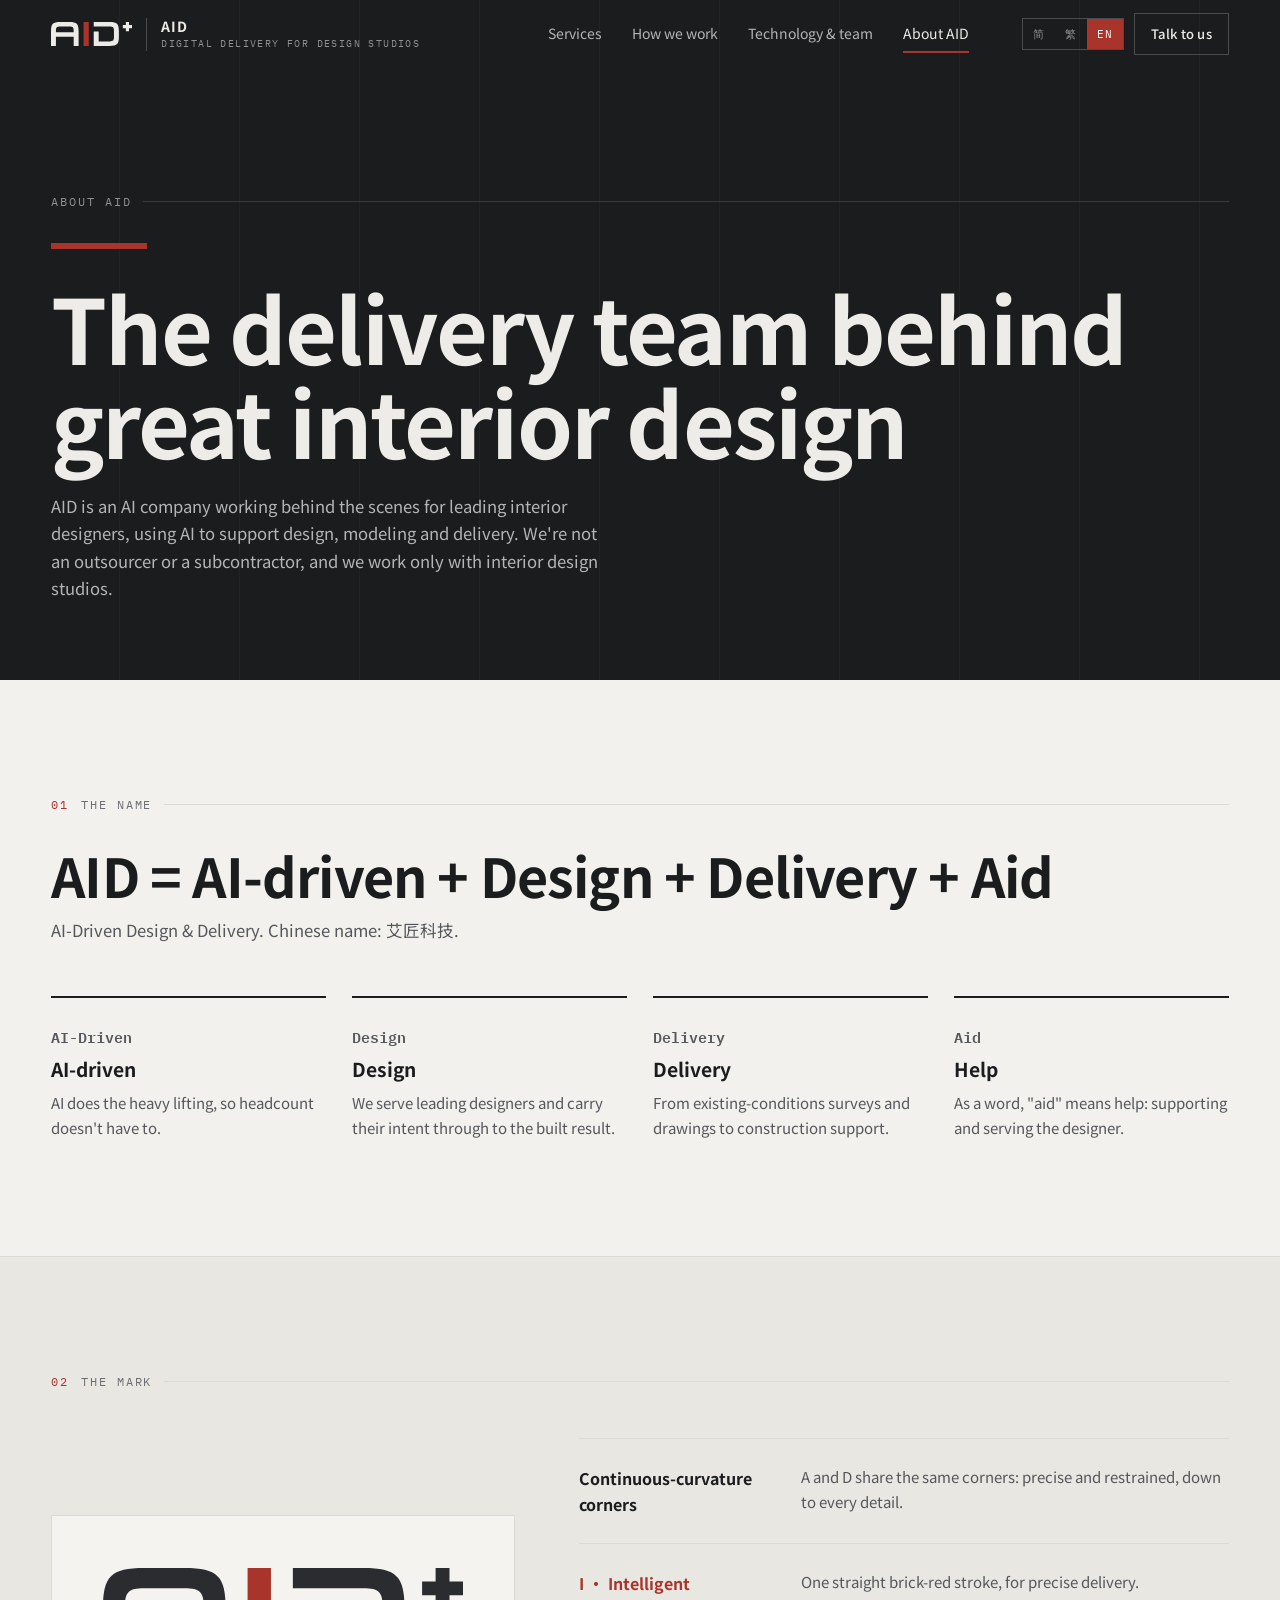
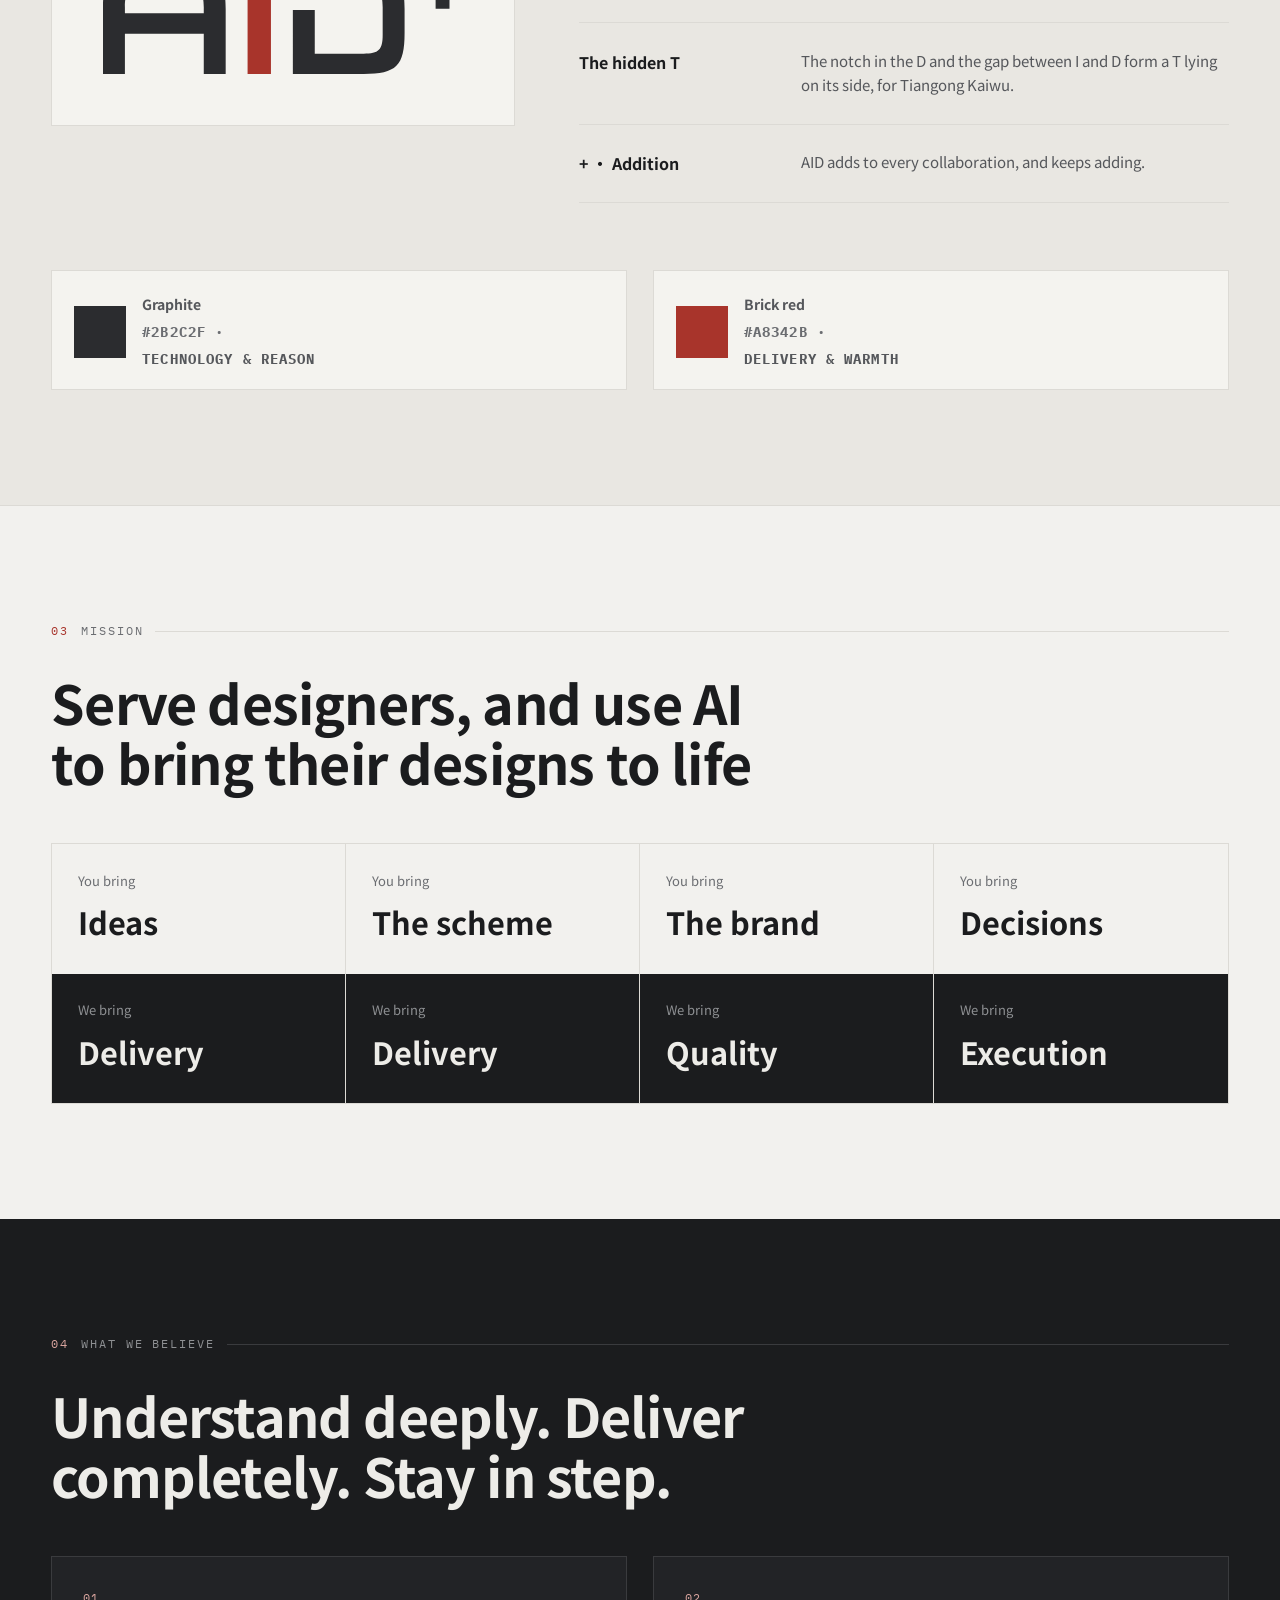
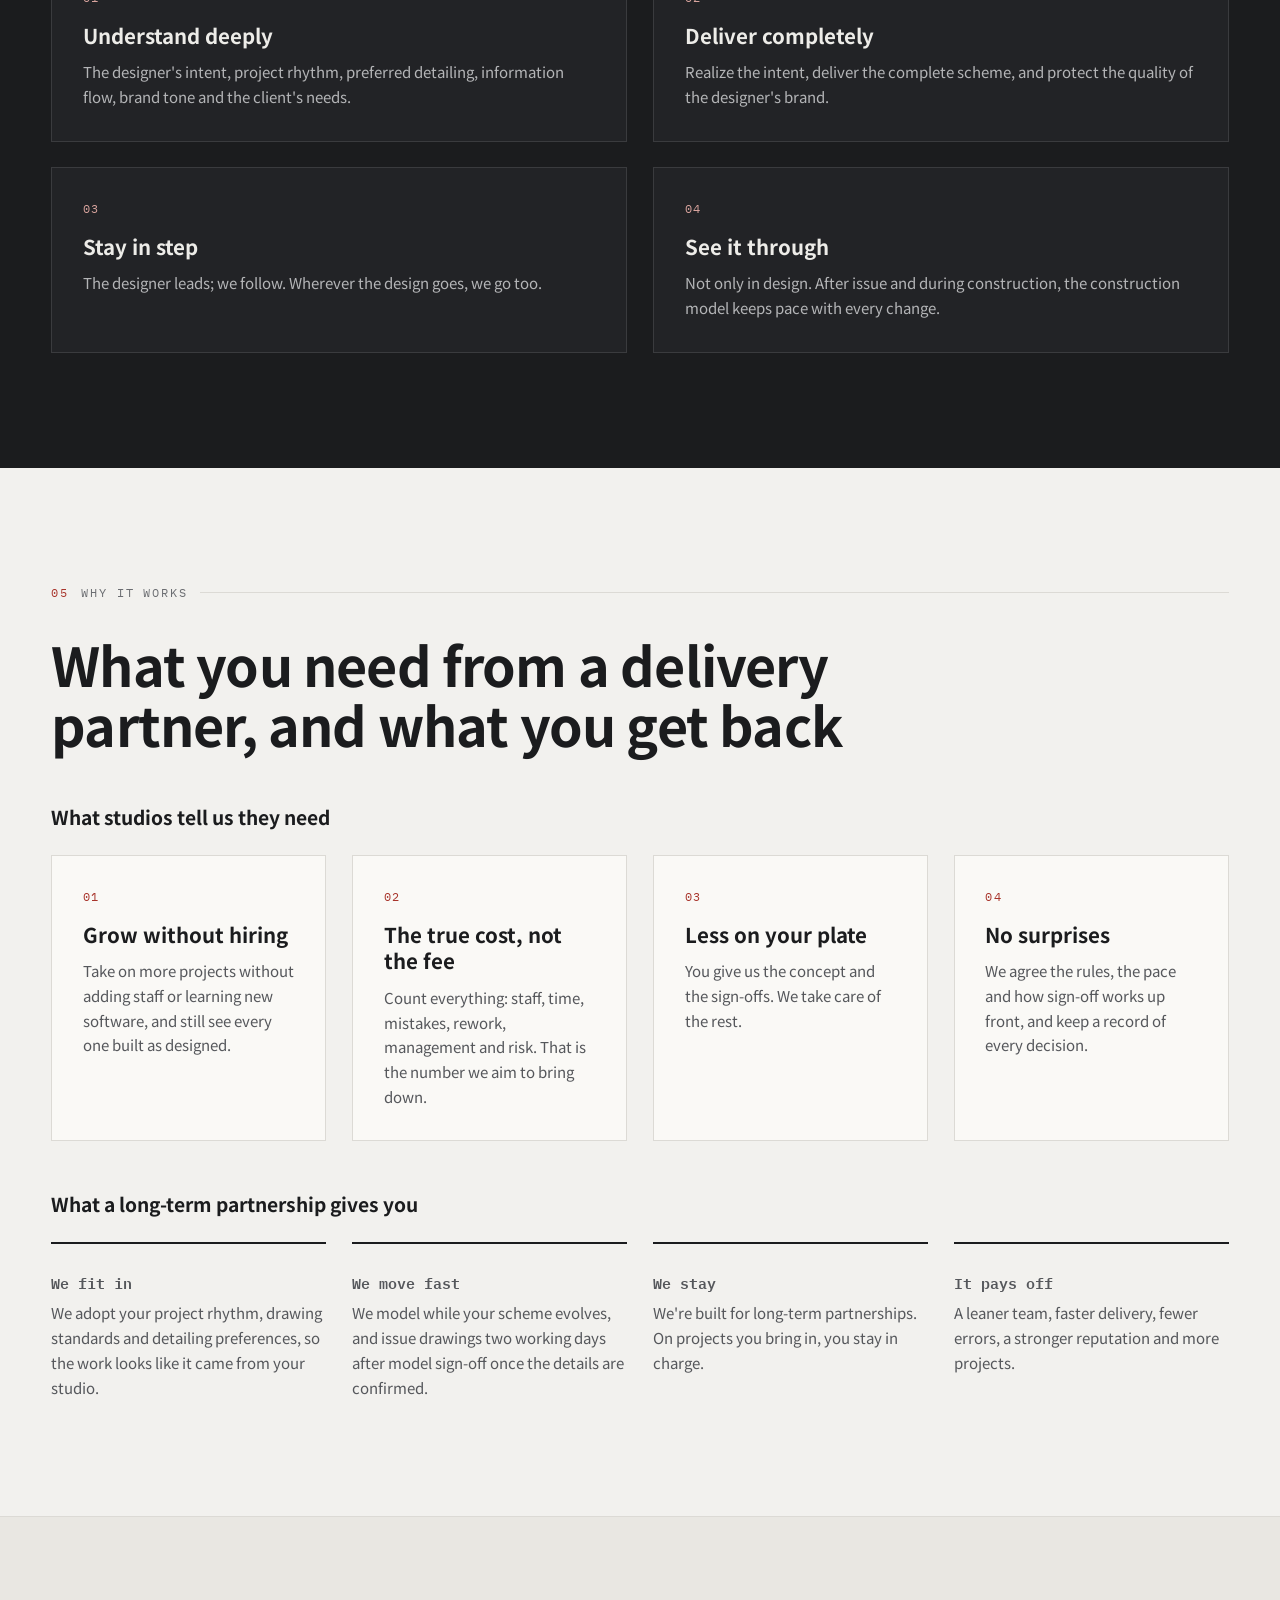
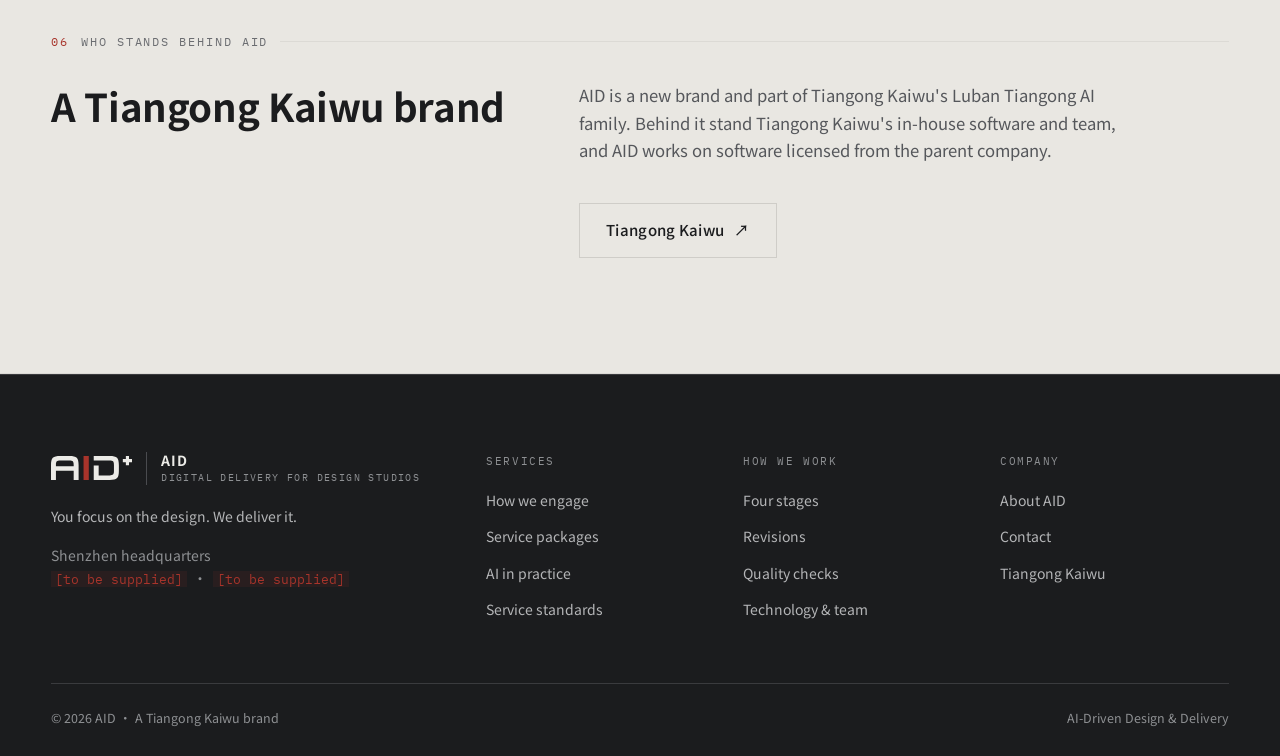
==== about.html @ cd8a10c7 "AID 艾匠科技官网：简体 / 繁體 / English 三语静态站 基于 tgkw-web 骨架，换成 AID 品牌配色、字体与标志；文案依据 AID 品牌手册与品牌介绍。 繁體由 tools/bu" ====
<!DOCTYPE html>
<html lang="zh-CN" data-lang="zh">
<head>
<meta charset="UTF-8">
<meta name="viewport" content="width=device-width, initial-scale=1">
<title>关于 AID — 艾匠科技</title>
<meta name="description" content="AID 艾匠科技，AI-Driven Design & Delivery，大师的数字建造团队，天宫开物旗下品牌。">
<meta property="og:type" content="website">
<meta property="og:site_name" content="AID 艾匠科技">
<meta property="og:locale" content="zh_CN">
<meta property="og:title" content="关于 AID — 艾匠科技">
<meta property="og:description" content="AID 艾匠科技，AI-Driven Design & Delivery，大师的数字建造团队，天宫开物旗下品牌。">
<link rel="icon" href="assets/img/aid-mark.svg" type="image/svg+xml">
<script>
/* Decide the language before first paint. assets/js/site.js repeats this
   logic (AID.pickLang / AID.applyLang) — if you change one, change the other. */
(function(){try{var k={zh:"zh-CN",hant:"zh-Hant",en:"en"},q=new URLSearchParams(location.search).get("lang"),
s=localStorage.getItem("aid-lang"),n=(navigator.language||"zh").toLowerCase(),
l=k[q]?q:k[s]?s:/^zh-(tw|hk|mo|hant)/.test(n)?"hant":n.indexOf("en")===0?"en":"zh",d=document.documentElement;
d.setAttribute("data-lang",l);d.setAttribute("lang",k[l]);}catch(e){}})();
</script>
<link rel="preconnect" href="https://fonts.googleapis.com">
<link rel="preconnect" href="https://fonts.gstatic.com" crossorigin>
<link rel="stylesheet" href="https://fonts.googleapis.com/css2?family=Noto+Sans+SC:wght@400;500;700&family=Noto+Sans+TC:wght@400;500;700&family=IBM+Plex+Mono:wght@400;500;600&display=swap">
<link rel="stylesheet" href="assets/css/main.css">
</head>
<body>
<header data-hdr></header>

<main>
  <section class="phero stripes" data-surface="dark">
    <div class="wrap">
      <p class="eyebrow reveal"><span data-lang="en">About AID</span><span data-lang="zh">关于 AID</span><span data-lang="hant">關於 AID</span></p>
      <div class="bar reveal"></div>
      <h1 class="display reveal" data-delay="60">
        <span data-lang="en">The delivery team behind great interior design</span>
        <span data-lang="zh">大师的数字建造团队</span><span data-lang="hant">大師的數位建造團隊</span>
      </h1>
      <p class="lede reveal" data-delay="120">
        <span data-lang="en">AID is an AI company working behind the scenes for leading interior designers, using AI to support design, modeling and delivery. We're not an outsourcer or a subcontractor, and we work only with interior design studios.</span>
        <span data-lang="zh">AID 是一家 AI 科技公司。站在大师背后，用 AI 支持大师设计、建模、落地。不是外包，不是分包，只服务室内设计大师工作室。</span><span data-lang="hant">AID 是一家 AI 科技公司。站在大師背後，用 AI 支持大師設計、建模、落地。不是外包，不是分包，只服務室內設計大師工作室。</span>
      </p>
    </div>
  </section>

  <!-- ============ NAME ============ -->
  <section class="section" id="name">
    <div class="wrap">
      <p class="eyebrow reveal"><span class="num">01</span>
        <span data-lang="en">The name</span><span data-lang="zh">品牌释义</span><span data-lang="hant">品牌釋義</span></p>
      <h2 class="h1 reveal">AID = <span data-lang="en">AI-driven + Design + Delivery + Aid</span><span data-lang="zh">AI 驱动 + 设计 + 交付 + 帮助</span><span data-lang="hant">AI 驅動 + 設計 + 交付 + 幫助</span></h2>
      <p class="lede mt-s reveal" data-delay="40"><span data-lang="en">AI-Driven Design &amp; Delivery. Chinese name: 艾匠科技.</span><span data-lang="zh">中文名 艾匠科技 · 英文全称 AI-Driven Design &amp; Delivery · 读音 艾德</span><span data-lang="hant">中文名 艾匠科技 · 英文全稱 AI-Driven Design &amp; Delivery · 讀音 艾德</span></p>
      <div class="ruled grid--4 mt-l" style="display:grid">
        <div class="reveal"><p class="ruled__k">AI-Driven</p><h3 class="h3"><span data-lang="en">AI-driven</span><span data-lang="zh">AI 驱动</span><span data-lang="hant">AI 驅動</span></h3>
          <p><span data-lang="en">AI does the heavy lifting, so headcount doesn't have to.</span><span data-lang="zh">用 AI 驱动设计落地，不靠人海战术。</span><span data-lang="hant">用 AI 驅動設計落地，不靠人海戰術。</span></p></div>
        <div class="reveal" data-delay="40"><p class="ruled__k">Design</p><h3 class="h3"><span data-lang="en">Design</span><span data-lang="zh">设计</span><span data-lang="hant">設計</span></h3>
          <p><span data-lang="en">We serve leading designers and carry their intent through to the built result.</span><span data-lang="zh">服务设计大师，帮大师把设计意图落地。</span><span data-lang="hant">服務設計大師，幫大師把設計意圖落地。</span></p></div>
        <div class="reveal" data-delay="80"><p class="ruled__k">Delivery</p><h3 class="h3"><span data-lang="en">Delivery</span><span data-lang="zh">交付</span><span data-lang="hant">交付</span></h3>
          <p><span data-lang="en">From existing-conditions surveys and drawings to construction support.</span><span data-lang="zh">从现状还原、出图到施工配合，全流程交付。</span><span data-lang="hant">從現狀還原、出圖到施工配合，全流程交付。</span></p></div>
        <div class="reveal" data-delay="120"><p class="ruled__k">Aid</p><h3 class="h3"><span data-lang="en">Help</span><span data-lang="zh">帮助</span><span data-lang="hant">幫助</span></h3>
          <p><span data-lang="en">As a word, "aid" means help: supporting and serving the designer.</span><span data-lang="zh">AID 作为单词有“帮助”的含义：辅助大师，服务大师。</span><span data-lang="hant">AID 作為單詞有「幫助」的含義：輔助大師，服務大師。</span></p></div>
      </div>
    </div>
  </section>

  <!-- ============ LOGO ============ -->
  <section class="section" data-surface="alt" id="logo">
    <div class="wrap">
      <p class="eyebrow reveal"><span class="num">02</span>
        <span data-lang="en">The mark</span><span data-lang="zh">标志释义</span><span data-lang="hant">標誌釋義</span></p>
      <div class="grid grid--sidecar" style="align-items:center">
        <div class="reveal" style="color:var(--graphite);padding:clamp(24px,4vw,56px);background:var(--bg-2);border:1px solid var(--line)">
          <img src="assets/img/aid-logo.svg" alt="AID+ 标志" width="493" height="146" style="width:100%;height:auto">
        </div>
        <dl class="deflist reveal" data-delay="60">
          <div><dt><span data-lang="en">Continuous-curvature corners</span><span data-lang="zh">连续曲率圆角</span><span data-lang="hant">連續曲率圓角</span></dt>
            <dd><span data-lang="en">A and D share the same corners: precise and restrained, down to every detail.</span><span data-lang="zh">A、D 的转角用同一套圆角，严谨克制，精确到每一处细节。</span><span data-lang="hant">A、D 的轉角用同一套圓角，嚴謹克制，精確到每一處細節。</span></dd></div>
          <div><dt><span class="accent">I · Intelligent</span></dt>
            <dd><span data-lang="en">One straight brick-red stroke, for precise delivery.</span><span data-lang="zh">一道笔直的砖红竖线，代表精准落地。</span><span data-lang="hant">一道筆直的磚紅豎線，代表精準落地。</span></dd></div>
          <div><dt><span data-lang="en">The hidden T</span><span data-lang="zh">隐藏的 T</span><span data-lang="hant">隱藏的 T</span></dt>
            <dd><span data-lang="en">The notch in the D and the gap between I and D form a T lying on its side, for Tiangong Kaiwu.</span><span data-lang="zh">D 的缺口与 I、D 之间的留白，组成一个平躺的 T，代表天宫开物。</span><span data-lang="hant">D 的缺口與 I、D 之間的留白，組成一個平躺的 T，代表天宮開物。</span></dd></div>
          <div><dt>+ · <span data-lang="en">Addition</span><span data-lang="zh">叠加</span><span data-lang="hant">疊加</span></dt>
            <dd><span data-lang="en">AID adds to every collaboration, and keeps adding.</span><span data-lang="zh">AID 进入每一次合作，都带来叠加与递增的力量。</span><span data-lang="hant">AID 進入每一次合作，都帶來疊加與遞增的力量。</span></dd></div>
        </dl>
      </div>
      <div class="grid grid--2 mt-l reveal">
        <div class="org__box" style="display:flex;gap:16px;align-items:center"><span style="width:52px;height:52px;background:#2B2C2F;flex:0 0 auto"></span>
          <b><span data-lang="en">Graphite</span><span data-lang="zh">石墨灰</span><span data-lang="hant">石墨灰</span><span class="mono" style="display:block;color:var(--faint);margin-top:4px">#2B2C2F · <span data-lang="en">technology &amp; reason</span><span data-lang="zh">技术与理性</span><span data-lang="hant">技術與理性</span></span></b></div>
        <div class="org__box" style="display:flex;gap:16px;align-items:center"><span style="width:52px;height:52px;background:#A8342B;flex:0 0 auto"></span>
          <b><span data-lang="en">Brick red</span><span data-lang="zh">砖红</span><span data-lang="hant">磚紅</span><span class="mono" style="display:block;color:var(--faint);margin-top:4px">#A8342B · <span data-lang="en">delivery &amp; warmth</span><span data-lang="zh">落地与温度</span><span data-lang="hant">落地與溫度</span></span></b></div>
      </div>
    </div>
  </section>

  <!-- ============ MISSION ============ -->
  <section class="section" id="mission">
    <div class="wrap">
      <p class="eyebrow reveal"><span class="num">03</span>
        <span data-lang="en">Mission</span><span data-lang="zh">品牌使命</span><span data-lang="hant">品牌使命</span></p>
      <h2 class="h1 reveal" style="max-width:22ch">
        <span data-lang="en">Serve designers, and use AI to bring their designs to life</span>
        <span data-lang="zh">成为大师的服务者，用 AI 帮大师落地设计</span><span data-lang="hant">成為大師的服務者，用 AI 幫大師落地設計</span>
      </h2>
      <div class="split mt-l reveal">
        <div><p><small><span data-lang="en">You bring</span><span data-lang="zh">大师出</span><span data-lang="hant">大師出</span></small><strong><span data-lang="en">Ideas</span><span data-lang="zh">创意</span><span data-lang="hant">創意</span></strong></p>
             <p><small><span data-lang="en">We bring</span><span data-lang="zh">AID 出</span><span data-lang="hant">AID 出</span></small><strong><span data-lang="en">Delivery</span><span data-lang="zh">落地</span><span data-lang="hant">落地</span></strong></p></div>
        <div><p><small><span data-lang="en">You bring</span><span data-lang="zh">大师出</span><span data-lang="hant">大師出</span></small><strong><span data-lang="en">The scheme</span><span data-lang="zh">方案</span><span data-lang="hant">方案</span></strong></p>
             <p><small><span data-lang="en">We bring</span><span data-lang="zh">AID 出</span><span data-lang="hant">AID 出</span></small><strong><span data-lang="en">Delivery</span><span data-lang="zh">交付</span><span data-lang="hant">交付</span></strong></p></div>
        <div><p><small><span data-lang="en">You bring</span><span data-lang="zh">大师出</span><span data-lang="hant">大師出</span></small><strong><span data-lang="en">The brand</span><span data-lang="zh">品牌</span><span data-lang="hant">品牌</span></strong></p>
             <p><small><span data-lang="en">We bring</span><span data-lang="zh">AID 出</span><span data-lang="hant">AID 出</span></small><strong><span data-lang="en">Quality</span><span data-lang="zh">质量</span><span data-lang="hant">品質</span></strong></p></div>
        <div><p><small><span data-lang="en">You bring</span><span data-lang="zh">大师出</span><span data-lang="hant">大師出</span></small><strong><span data-lang="en">Decisions</span><span data-lang="zh">决策</span><span data-lang="hant">決策</span></strong></p>
             <p><small><span data-lang="en">We bring</span><span data-lang="zh">AID 出</span><span data-lang="hant">AID 出</span></small><strong><span data-lang="en">Execution</span><span data-lang="zh">执行</span><span data-lang="hant">執行</span></strong></p></div>
      </div>
    </div>
  </section>

  <!-- ============ PHILOSOPHY ============ -->
  <section class="section" data-surface="dark" id="philosophy">
    <div class="wrap">
      <p class="eyebrow reveal"><span class="num">04</span>
        <span data-lang="en">What we believe</span><span data-lang="zh">核心理念</span><span data-lang="hant">核心理念</span></p>
      <h2 class="h1 reveal">
        <span data-lang="en">Understand deeply. Deliver completely. Stay in step.</span>
        <span data-lang="zh">高度读懂，全面落地。同频并行，全程跟随。</span><span data-lang="hant">高度讀懂，全面落地。同頻並行，全程跟隨。</span>
      </h2>
      <div class="grid grid--2 mt-l">
        <div class="card reveal"><div class="card__ix">01</div>
          <h3 class="card__t card__t--top"><span data-lang="en">Understand deeply</span><span data-lang="zh">高度读懂</span><span data-lang="hant">高度讀懂</span></h3>
          <p class="card__d"><span data-lang="en">The designer's intent, project rhythm, preferred detailing, information flow, brand tone and the client's needs.</span><span data-lang="zh">读懂大师的设计意图、项目节奏、收口习惯、提资流程、品牌调性与业主需求。</span><span data-lang="hant">讀懂大師的設計意圖、項目節奏、收邊習慣、資料往來流程、品牌調性與業主需求。</span></p></div>
        <div class="card reveal" data-delay="60"><div class="card__ix">02</div>
          <h3 class="card__t card__t--top"><span data-lang="en">Deliver completely</span><span data-lang="zh">全面落地</span><span data-lang="hant">全面落地</span></h3>
          <p class="card__d"><span data-lang="en">Realize the intent, deliver the complete scheme, and protect the quality of the designer's brand.</span><span data-lang="zh">把设计意图落地，把方案完整交付，守住大师的品牌质量。</span><span data-lang="hant">把設計意圖落地，把方案完整交付，守住大師的品牌品質。</span></p></div>
        <div class="card reveal"><div class="card__ix">03</div>
          <h3 class="card__t card__t--top"><span data-lang="en">Stay in step</span><span data-lang="zh">同频并行</span><span data-lang="hant">同頻並行</span></h3>
          <p class="card__d"><span data-lang="en">The designer leads; we follow. Wherever the design goes, we go too.</span><span data-lang="zh">大师引领，AID 跟随；大师改到哪，AID 跟到哪。</span><span data-lang="hant">大師引領，AID 跟隨；大師改到哪，AID 跟到哪。</span></p></div>
        <div class="card reveal" data-delay="60"><div class="card__ix">04</div>
          <h3 class="card__t card__t--top"><span data-lang="en">See it through</span><span data-lang="zh">全程跟随</span><span data-lang="hant">全程跟隨</span></h3>
          <p class="card__d"><span data-lang="en">Not only in design. After issue and during construction, the construction model keeps pace with every change.</span><span data-lang="zh">不止设计阶段。出图后、施工中大师要改，AID 继续跟，施工图模型同步更新。</span><span data-lang="hant">不止設計階段。出圖後、施工中大師要改，AID 繼續跟，施工圖模型同步更新。</span></p></div>
      </div>
    </div>
  </section>

  <!-- ============ 4C 4R ============ -->
  <section class="section" id="values">
    <div class="wrap">
      <p class="eyebrow reveal"><span class="num">05</span><span data-lang="en">Why it works</span><span data-lang="zh">4C · 4R</span><span data-lang="hant">4C · 4R</span></p>
      <h2 class="h1 reveal">
        <span data-lang="en">What you need from a delivery partner, and what you get back</span>
        <span data-lang="zh">大师要什么，我们如何长期共赢</span><span data-lang="hant">大師要什麼，我們如何長期共贏</span>
      </h2>
      <h3 class="h3 mt-l reveal"><span data-lang="en">What studios tell us they need</span><span data-lang="zh">4C · 大师真正需要的</span><span data-lang="hant">4C · 大師真正需要的</span></h3>
      <div class="grid grid--4 mt-m">
        <div class="card reveal"><div class="card__ix"><span data-lang="en">01</span><span data-lang="zh">Customer · 需求</span><span data-lang="hant">Customer · 需求</span></div>
          <h3 class="card__t card__t--top" data-lang="en">Grow without hiring</h3>
          <p class="card__d"><span data-lang="en">Take on more projects without adding staff or learning new software, and still see every one built as designed.</span><span data-lang="zh">不扩编、不招人、不学软件，项目顺利落地。</span><span data-lang="hant">不擴編、不招人、不學軟體，項目順利落地。</span></p></div>
        <div class="card reveal" data-delay="40"><div class="card__ix"><span data-lang="en">02</span><span data-lang="zh">Cost · 成本</span><span data-lang="hant">Cost · 成本</span></div>
          <h3 class="card__t card__t--top" data-lang="en">The true cost, not the fee</h3>
          <p class="card__d"><span data-lang="en">Count everything: staff, time, mistakes, rework, management and risk. That is the number we aim to bring down.</span><span data-lang="zh">算总账：人力、时间、错误、返工、管理、风险。</span><span data-lang="hant">算總帳：人力、時間、錯誤、返工、管理、風險。</span></p></div>
        <div class="card reveal" data-delay="80"><div class="card__ix"><span data-lang="en">03</span><span data-lang="zh">Convenience · 便利</span><span data-lang="hant">Convenience · 便利</span></div>
          <h3 class="card__t card__t--top" data-lang="en">Less on your plate</h3>
          <p class="card__d"><span data-lang="en">You give us the concept and the sign-offs. We take care of the rest.</span><span data-lang="zh">大师只给概念和确认，其余由我们推进。</span><span data-lang="hant">大師只給概念和確認，其餘由我們推進。</span></p></div>
        <div class="card reveal" data-delay="120"><div class="card__ix"><span data-lang="en">04</span><span data-lang="zh">Communication · 沟通</span><span data-lang="hant">Communication · 溝通</span></div>
          <h3 class="card__t card__t--top" data-lang="en">No surprises</h3>
          <p class="card__d"><span data-lang="en">We agree the rules, the pace and how sign-off works up front, and keep a record of every decision.</span><span data-lang="zh">一起定规则、定节奏、定确认机制，全程留痕。</span><span data-lang="hant">一起定規則、定節奏、定確認機制，全程留下紀錄。</span></p></div>
      </div>
      <h3 class="h3 mt-l reveal"><span data-lang="en">What a long-term partnership gives you</span><span data-lang="zh">4R · 长期共赢</span><span data-lang="hant">4R · 長期共贏</span></h3>
      <div class="ruled grid--4 mt-m" style="display:grid">
        <div class="reveal"><p class="ruled__k"><span data-lang="en">We fit in</span><span data-lang="zh">Relevance</span><span data-lang="hant">Relevance</span></p><p><span data-lang="en">We adopt your project rhythm, drawing standards and detailing preferences, so the work looks like it came from your studio.</span><span data-lang="zh">嵌入大师的项目节奏、出图标准与收口习惯。</span><span data-lang="hant">嵌入大師的項目節奏、出圖標準與收邊習慣。</span></p></div>
        <div class="reveal" data-delay="40"><p class="ruled__k"><span data-lang="en">We move fast</span><span data-lang="zh">Reaction</span><span data-lang="hant">Reaction</span></p><p><span data-lang="en">We model while your scheme evolves, and issue drawings two working days after model sign-off once the details are confirmed.</span><span data-lang="zh">边调方案边建模，节点物料确认后，确认模型 2 天出图。</span><span data-lang="hant">邊調方案邊建模，節點物料確認後，確認模型 2 天出圖。</span></p></div>
        <div class="reveal" data-delay="80"><p class="ruled__k"><span data-lang="en">We stay</span><span data-lang="zh">Relationship</span><span data-lang="hant">Relationship</span></p><p><span data-lang="en">We're built for long-term partnerships. On projects you bring in, you stay in charge.</span><span data-lang="zh">长期合作、长期配合；大师引荐的项目，大师主导。</span><span data-lang="hant">長期合作、長期配合；大師引薦的項目，大師主導。</span></p></div>
        <div class="reveal" data-delay="120"><p class="ruled__k"><span data-lang="en">It pays off</span><span data-lang="zh">Reward</span><span data-lang="hant">Reward</span></p><p><span data-lang="en">A leaner team, faster delivery, fewer errors, a stronger reputation and more projects.</span><span data-lang="zh">不扩编、快交付、少错误、高口碑、更多项目。</span><span data-lang="hant">不擴編、快交付、少錯誤、高口碑、更多項目。</span></p></div>
      </div>
    </div>
  </section>

  <!-- ============ PARENT ============ -->
  <section class="section" data-surface="alt" id="group">
    <div class="wrap">
      <p class="eyebrow reveal"><span class="num">06</span>
        <span data-lang="en">Who stands behind AID</span><span data-lang="zh">背后是谁</span><span data-lang="hant">背後是誰</span></p>
      <div class="grid grid--sidecar">
        <h2 class="h2 reveal">
          <span data-lang="en">A Tiangong Kaiwu brand</span>
          <span data-lang="zh">天宫开物旗下品牌</span><span data-lang="hant">天宮開物旗下品牌</span>
        </h2>
        <div>
          <p class="lede reveal" data-delay="60">
            <span data-lang="en">AID is a new brand and part of Tiangong Kaiwu's Luban Tiangong AI family. Behind it stand Tiangong Kaiwu's in-house software and team, and AID works on software licensed from the parent company.</span>
            <span data-lang="zh">AID 是新品牌，天宫开物旗下鲁班天宫 AI 系列品牌之一。背后是天宫开物的自研软件和团队，使用总公司授权的软件。</span><span data-lang="hant">AID 是新品牌，天宮開物旗下魯班天宮 AI 系列品牌之一。背後是天宮開物的自研軟體和團隊，使用總公司授權的軟體。</span>
          </p>
          <div class="btn-row reveal" data-delay="100">
            <a class="btn btn--ghost" href="https://www.tgkw.com" target="_blank" rel="noopener"><span data-lang="en">Tiangong Kaiwu</span><span data-lang="zh">了解天宫开物</span><span data-lang="hant">了解天宮開物</span> <span class="arw">↗</span></a>
          </div>
        </div>
      </div>
    </div>
  </section>

</main>

<footer data-ftr></footer>
<script src="assets/js/site.js"></script>
</body>
</html>
---- assets/css/main.css ----
/* ==========================================================================
   AID 艾匠科技 — Design System
   Edit tokens here; everything else inherits.
   Palette from the AID brand book: 石墨灰 #2B2C2F, 砖红 #A8342B, ink #1B1C1E,
   paper #F2F1EE. Type: Noto Sans SC + IBM Plex Mono.
   ========================================================================== */

/* ---- 1. Tokens ---------------------------------------------------------- */
:root{
  /* Brand */
  --brand:        #A8342B;   /* 砖红 · 落地与温度 */
  --brand-deep:   #8C2A22;
  --graphite:     #2B2C2F;   /* 石墨灰 · 技术与理性 */
  --accent:       #A8342B;   /* accent text; lightened on dark surfaces */

  /* Paper surfaces (default = light) */
  --bg:           #F2F1EE;
  --bg-2:         #FAF9F6;
  --bg-3:         #E9E7E2;
  --fg:           #1B1C1E;
  --muted:        #55575B;
  --faint:        #6B6D71;
  --line:         #DCDAD5;
  --line-strong:  #CFCDC8;
  --line-soft:    #E6E4DF;

  /* Type */
  --font-sans: "Noto Sans SC", -apple-system, BlinkMacSystemFont, "PingFang SC",
               "Hiragino Sans GB", "Microsoft YaHei", "Helvetica Neue", Arial, sans-serif;
  --font-mono: "IBM Plex Mono", ui-monospace, SFMono-Regular, Menlo, Consolas, monospace;

  /* Rhythm */
  --wrap:       1320px;
  --gutter:     clamp(16px, 4vw, 56px);
  --sec-y:      clamp(72px, 9vw, 144px);
  --radius:     0px;
  --radius-lg:  0px;

  /* Motion */
  --ease: cubic-bezier(.22,.61,.36,1);
}

/* Ink surface — the brand deck's cover. Put data-surface="dark" on a section. */
[data-surface="dark"]{
  --bg:        #1B1C1E;
  --bg-2:      #222326;
  --bg-3:      #2B2C2F;
  --fg:        #EDECE8;
  --muted:     #B4B5B7;
  --faint:     #8E9093;
  --line:      #3A3B3E;
  --line-strong:#4A4B4F;
  --line-soft: #2E2F32;
  --accent:    #D9A49E;
}
/* Alt paper — one step darker than the page, for alternating bands. */
[data-surface="alt"]{
  --bg:        #E9E7E2;
  --bg-2:      #F4F3EF;
  --bg-3:      #DEDBD5;
}
.section[data-surface="alt"]{ border-block:1px solid var(--line); }

/* ---- 2. Reset ----------------------------------------------------------- */
*,*::before,*::after{ box-sizing:border-box; }
html{ -webkit-text-size-adjust:100%; scroll-behavior:smooth; }
body{
  margin:0; background:var(--bg); color:var(--fg);
  font-family:var(--font-sans); font-size:16px; line-height:1.65;
  -webkit-font-smoothing:antialiased; -moz-osx-font-smoothing:grayscale;
  overflow-x:hidden;
}
img,svg,video{ display:block; max-width:100%; }
a{ color:inherit; text-decoration:none; }
button{ font:inherit; color:inherit; background:none; border:0; cursor:pointer; }
input,select,textarea{ font:inherit; color:inherit; }
h1,h2,h3,h4,p,figure{ margin:0; }
ul,ol{ margin:0; padding:0; list-style:none; }
::selection{ background:var(--brand); color:#fff; }
:focus-visible{ outline:2px solid var(--brand); outline-offset:3px; }

/* ---- 3. Language switch (简 / 繁 / EN) ------------------------------- */
/* Markup pattern:
   <span data-lang="en">Design</span><span data-lang="zh">设计</span><span data-lang="hant">設計</span>
   The hant spans are generated from the zh ones by tools/build-hant.py. */
html[data-lang="en"] [data-lang="zh"],
html[data-lang="en"] [data-lang="hant"],
html[data-lang="zh"] [data-lang="en"],
html[data-lang="zh"] [data-lang="hant"],
html[data-lang="hant"] [data-lang="en"],
html[data-lang="hant"] [data-lang="zh"]{ display:none !important; }
/* Traditional text set in the TC cut, so characters take Hong Kong / Taiwan forms. */
html[data-lang="hant"]{ --font-sans: "Noto Sans TC", "Noto Sans SC", -apple-system, BlinkMacSystemFont,
  "PingFang TC", "Microsoft JhengHei", "Helvetica Neue", Arial, sans-serif; }

/* ---- 4. Layout ---------------------------------------------------------- */
.wrap{ width:100%; max-width:var(--wrap); margin-inline:auto; padding-inline:var(--gutter); }
.section{ background:var(--bg); color:var(--fg); padding-block:var(--sec-y); position:relative; }
.section--tight{ padding-block:clamp(48px,6vw,88px); }

.grid{ display:grid; gap:clamp(16px,2vw,28px); }
.grid--2{ grid-template-columns:repeat(2,minmax(0,1fr)); }
.grid--3{ grid-template-columns:repeat(3,minmax(0,1fr)); }
.grid--4{ grid-template-columns:repeat(4,minmax(0,1fr)); }
.grid--sidecar{ grid-template-columns:minmax(0,5fr) minmax(0,7fr); gap:clamp(28px,5vw,80px); }
@media (max-width:900px){
  .grid--2,.grid--3,.grid--4,.grid--sidecar{ grid-template-columns:1fr; }
}
@media (min-width:901px) and (max-width:1180px){
  .grid--4{ grid-template-columns:repeat(2,minmax(0,1fr)); }
}

/* ---- 5. Type ------------------------------------------------------------ */
.eyebrow{
  font-family:var(--font-mono); font-size:12px; letter-spacing:.16em;
  text-transform:uppercase; color:var(--faint);
  display:flex; align-items:center; gap:12px; margin-bottom:clamp(20px,2.4vw,32px);
}
.eyebrow::after{ content:""; flex:1; height:1px; background:var(--line); }
.eyebrow .num{ color:var(--accent); }

.display{
  font-size:clamp(40px,7vw,96px); line-height:1.05;
  letter-spacing:-.02em; font-weight:700; text-wrap:balance;
}
.h1{ font-size:clamp(30px,4.2vw,58px); line-height:1.12; letter-spacing:-.015em; font-weight:700; text-wrap:balance; }
.h2{ font-size:clamp(24px,3vw,40px); line-height:1.2; letter-spacing:-.01em; font-weight:700; text-wrap:balance; }
.h3{ font-size:clamp(18px,1.5vw,22px); line-height:1.35; font-weight:700; }
.h-sub{ font-size:clamp(17px,1.6vw,24px); line-height:1.5; font-weight:400;
  color:var(--fg); max-width:40ch; margin-top:clamp(16px,1.6vw,24px); }
.lede{ font-size:clamp(16px,1.3vw,20px); line-height:1.65; color:var(--muted); max-width:62ch; }
.body{ color:var(--muted); max-width:66ch; }
.small{ font-size:14px; color:var(--muted); }
.mono{ font-family:var(--font-mono); font-size:12px; letter-spacing:.08em; text-transform:uppercase; }
.accent{ color:var(--accent); }
/* The red rule from the brand deck: a short bar above a statement. */
.bar{ width:96px; height:6px; background:var(--brand); margin-bottom:clamp(20px,2.4vw,32px); }

/* ---- 6. Buttons --------------------------------------------------------- */
.btn{
  display:inline-flex; align-items:center; gap:10px;
  padding:14px 26px; border-radius:var(--radius);
  font-size:15px; font-weight:500; letter-spacing:.02em;
  border:1px solid transparent; transition:.25s var(--ease);
  white-space:nowrap;
}
.btn .arw{ transition:transform .25s var(--ease); }
.btn:hover .arw{ transform:translateX(4px); }
.btn--primary{ background:var(--brand); color:#fff; }
.btn--primary:hover{ background:var(--brand-deep); }
.btn--ghost{ border-color:var(--line-strong); color:var(--fg); }
.btn--ghost:hover{ border-color:var(--fg); }
.btn--sm{ padding:9px 16px; font-size:13px; }
.btn-row{ display:flex; flex-wrap:wrap; gap:12px; margin-top:clamp(28px,3vw,40px); }
.link{ color:var(--accent); border-bottom:1px solid color-mix(in srgb, var(--accent) 40%, transparent);
  transition:border-color .2s var(--ease); }
.link:hover{ border-bottom-color:var(--accent); }

/* ---- 7. Header ---------------------------------------------------------- */
/* Every page opens on an ink hero, so the header is set in ink colours. */
.hdr{
  position:fixed; inset:0 0 auto 0; z-index:100; color:#EDECE8;
  border-bottom:1px solid transparent; transition:.3s var(--ease);
}
.hdr.is-stuck{
  background:rgba(27,28,30,.92);
  backdrop-filter:blur(14px) saturate(140%);
  -webkit-backdrop-filter:blur(14px) saturate(140%);
  border-bottom-color:#3A3B3E;
}
.hdr__in{ display:flex; align-items:center; gap:clamp(20px,3vw,48px); height:68px; }
.brand{ display:flex; align-items:center; gap:14px; flex:0 0 auto; color:#ECEBE7; }
.brand svg{ height:24px; width:auto; }
.brand__txt{ font-size:14px; font-weight:700; letter-spacing:.08em; line-height:1.25;
  padding-left:14px; border-left:1px solid #4A4B4F; }
.brand__txt small{ display:block; margin-top:3px; font-family:var(--font-mono); font-size:10px;
  letter-spacing:.14em; color:#8E9093; font-weight:400; text-transform:uppercase; }
html[data-lang="zh"] .brand__txt small,
html[data-lang="hant"] .brand__txt small{ font-family:var(--font-sans); font-size:11px; letter-spacing:.12em; }
@media (max-width:420px){ .brand__txt{ display:none; } }

.nav{ display:flex; align-items:center; gap:2px; margin-left:auto; }
.nav a{ position:relative; padding:9px 14px; font-size:14px; color:#B4B5B7; transition:color .2s var(--ease); }
.nav a:hover,.nav a[aria-current="page"]{ color:#EDECE8; }
.nav a[aria-current="page"]::after{
  content:""; position:absolute; left:14px; right:14px; bottom:2px; height:2px; background:var(--brand);
}
.hdr__act{ display:flex; align-items:center; gap:10px; flex:0 0 auto; }

.lang{ display:flex; border:1px solid #4A4B4F; overflow:hidden; }
.lang button{ padding:6px 10px; font-family:var(--font-mono); font-size:11px; letter-spacing:.1em; color:#8E9093; transition:.2s var(--ease); }
.lang button[aria-pressed="true"]{ background:var(--brand); color:#fff; }
.hdr .btn--ghost{ border-color:#4A4B4F; color:#EDECE8; }
.hdr .btn--ghost:hover{ border-color:#EDECE8; }

.burger{ display:none; width:44px; height:44px; align-items:center; justify-content:center; }
.burger span{ display:block; width:20px; height:1.5px; background:#EDECE8; position:relative; transition:.25s var(--ease); }
.burger span::before,.burger span::after{
  content:""; position:absolute; left:0; width:20px; height:1.5px; background:#EDECE8; transition:.25s var(--ease);
}
.burger span::before{ top:-6px; } .burger span::after{ top:6px; }
.burger[aria-expanded="true"] span{ background:transparent; }
.burger[aria-expanded="true"] span::before{ top:0; transform:rotate(45deg); }
.burger[aria-expanded="true"] span::after{ top:0; transform:rotate(-45deg); }

@media (max-width:1000px){
  .nav{
    position:fixed; inset:68px 0 auto 0; flex-direction:column; align-items:stretch; gap:0;
    background:#1B1C1E; border-bottom:1px solid #3A3B3E;
    padding:8px var(--gutter) 24px; margin:0;
    transform:translateY(-8px); opacity:0; pointer-events:none; transition:.28s var(--ease);
  }
  .nav.is-open{ transform:none; opacity:1; pointer-events:auto; }
  .nav a{ padding:15px 0; border-bottom:1px solid #2E2F32; font-size:17px; }
  .nav a[aria-current="page"]::after{ display:none; }
  .burger{ display:flex; margin-left:auto; }
  .hdr__act .btn{ display:none; }
}

/* ---- 8. Hero ------------------------------------------------------------ */
/* The vertical hairline columns are the brand deck's cover background. */
.stripes{
  background:repeating-linear-gradient(90deg, #1B1C1E 0px, #1B1C1E 119px, #222326 119px, #222326 120px);
}
.hero{
  position:relative; min-height:clamp(600px,94vh,960px);
  display:flex; align-items:flex-end; padding-top:140px; padding-bottom:clamp(48px,6vw,80px);
  overflow:hidden; background-color:var(--bg); color:var(--fg);
}
.hero__in{ position:relative; z-index:1; width:100%; }
.hero__logo{ width:min(46vw,420px); color:#ECEBE7; margin-bottom:clamp(36px,5vw,64px); }
.hero__logo svg{ width:100%; height:auto; }
.hero .lede{ margin-top:clamp(20px,2.4vw,28px); }
.hero__meta{ display:grid; grid-template-columns:repeat(4,minmax(0,1fr)); gap:clamp(16px,3vw,48px);
  border-top:1px solid var(--line); margin-top:clamp(40px,5vw,64px); padding-top:24px; }
@media (max-width:760px){ .hero__meta{ grid-template-columns:repeat(2,minmax(0,1fr)); } }
.metric__n{ font-family:var(--font-mono); font-size:clamp(26px,2.8vw,38px); font-weight:500; line-height:1; color:var(--fg); }
.metric__n em{ font-style:normal; color:var(--accent); }
.metric__l{ font-size:13px; color:var(--faint); margin-top:10px; line-height:1.5; }

/* ---- 9. Inner page hero ------------------------------------------------- */
.phero{
  position:relative; overflow:hidden; background-color:var(--bg); color:var(--fg);
  padding-top:clamp(132px,15vw,196px); padding-bottom:clamp(48px,6vw,84px);
}
.phero > .wrap{ position:relative; z-index:1; }
.phero .lede{ margin-top:clamp(18px,2vw,26px); }

/* ---- 10. Cards ---------------------------------------------------------- */
.card{
  position:relative; display:flex; flex-direction:column;
  padding:clamp(24px,2.4vw,36px); border:1px solid var(--line);
  background:var(--bg-2); color:var(--fg); transition:.3s var(--ease); min-height:100%;
}
a.card:hover{ border-color:var(--fg); transform:translateY(-3px); }
.card--ink{ background:#1B1C1E; border-color:#1B1C1E; color:#EDECE8;
  --fg:#EDECE8; --muted:#B4B5B7; --faint:#8E9093; --line:#3A3B3E; --accent:#D9A49E; }
.card__ix{ font-family:var(--font-mono); font-size:12px; letter-spacing:.12em; color:var(--accent); }
.card__t{ font-size:clamp(19px,1.6vw,24px); font-weight:700; margin-top:clamp(28px,3.4vw,48px); line-height:1.3; }
.card__t--top{ margin-top:14px; }
.card__s{ font-family:var(--font-mono); font-size:12px; color:var(--faint); margin-top:8px; letter-spacing:.04em; }
.card__d{ color:var(--muted); font-size:15px; margin-top:12px; }
.card__f{ margin-top:auto; padding-top:22px; display:flex; align-items:center; gap:8px; font-size:14px; color:var(--accent); }
.tag{ display:inline-block; align-self:flex-start; padding:3px 14px; font-size:15px; font-weight:700;
  border:2px solid var(--brand); color:var(--accent); }
.tag--fill{ background:var(--brand); color:#fff; }

/* ---- 11. Lists ---------------------------------------------------------- */
.checks{ margin-top:24px; display:grid; gap:12px; }
.checks li{ display:flex; gap:12px; align-items:flex-start; font-size:15px; color:var(--muted); }
.checks li::before{ content:""; flex:0 0 auto; width:6px; height:6px; margin-top:10px; background:var(--brand); }
.checks strong{ color:var(--fg); font-weight:500; }

.deflist{ border-top:1px solid var(--line); }
.deflist > div{ display:grid; grid-template-columns:minmax(0,3fr) minmax(0,7fr);
  gap:clamp(12px,3vw,48px); padding-block:clamp(18px,2vw,26px); border-bottom:1px solid var(--line); }
@media (max-width:760px){ .deflist > div{ grid-template-columns:1fr; gap:6px; } }
.deflist dt{ font-size:16px; font-weight:700; }
.deflist dt .mono{ display:block; color:var(--accent); margin-bottom:4px; }
.deflist dd{ margin:0; color:var(--muted); font-size:15px; }

/* Ruled column list: heading over a top rule, as on the deck's naming slide. */
.ruled{ display:grid; gap:clamp(16px,2vw,28px); }
.ruled > div{ border-top:2px solid var(--fg); padding-top:clamp(16px,1.8vw,24px); }
.ruled__k{ font-family:var(--font-mono); font-size:clamp(18px,1.8vw,26px); font-weight:600; color:var(--accent); line-height:1.2; }
.ruled h3{ margin-top:10px; }
.ruled p{ color:var(--muted); font-size:15px; margin-top:8px; }

/* ---- 12. Comparison table ----------------------------------------------- */
.cmp-wrap{ overflow-x:auto; border:1px solid var(--line); background:var(--bg-2); }
.cmp{ width:100%; min-width:620px; border-collapse:collapse; }
.cmp th,.cmp td{ padding:16px clamp(14px,1.6vw,24px); text-align:left; vertical-align:top;
  border-bottom:1px solid var(--line); font-size:15px; }
.cmp tr:last-child th,.cmp tr:last-child td{ border-bottom:0; }
.cmp thead th{ font-size:15px; font-weight:700; background:var(--bg-3); white-space:nowrap; }
.cmp thead th.is-us{ background:#1B1C1E; color:#EDECE8; }
.cmp th[scope="row"]{ font-weight:500; color:var(--fg); white-space:nowrap; width:1%; }
.cmp td{ color:var(--muted); }
.cmp td.is-us{ color:var(--fg); background:color-mix(in srgb, var(--brand) 5%, var(--bg-2)); }
.cmp-note{ margin-top:14px; font-size:13px; color:var(--faint); line-height:1.6; }

/* ---- 13. Service packages ----------------------------------------------- */
.plans{ display:grid; grid-template-columns:1fr 1fr 1.12fr; gap:clamp(12px,1.6vw,20px); }
@media (max-width:920px){ .plans{ grid-template-columns:1fr; } }
.plan{ display:flex; flex-direction:column; padding:clamp(24px,2.4vw,36px); border:1px solid var(--line); background:var(--bg-2); }
.plan--ink{ background:#1B1C1E; border-color:#1B1C1E; color:#EDECE8;
  --fg:#EDECE8; --muted:#B4B5B7; --faint:#8E9093; --line:#3A3B3E; --accent:#D9A49E; }
.plan__code{ font-family:var(--font-mono); font-size:12px; letter-spacing:.14em; color:var(--faint); }
.plan__n{ font-size:clamp(22px,2vw,28px); font-weight:700; margin-top:10px; }
.plan__p{ font-size:16px; font-weight:500; margin-top:6px; }
.plan__tag{ display:inline-block; align-self:flex-start; margin-top:12px; padding:2px 10px;
  border:1px solid var(--accent); font-size:12px; color:var(--accent); }
.plan ul{ margin-top:18px; padding-top:18px; border-top:1px solid var(--line); display:grid; gap:9px; flex:1; }
.plan ul li{ font-size:14.5px; color:var(--muted); padding-left:18px; position:relative; }
.plan ul li::before{ content:"—"; position:absolute; left:0; color:var(--accent); }
.plan__fit{ margin-top:20px; padding-top:16px; border-top:1px solid var(--line); font-size:14.5px; color:var(--fg); }

/* ---- 14. Workflow stages ------------------------------------------------ */
.stages{ display:grid; grid-template-columns:repeat(4,minmax(0,1fr)); gap:clamp(12px,1.4vw,18px); }
@media (max-width:1080px){ .stages{ grid-template-columns:repeat(2,minmax(0,1fr)); } }
@media (max-width:640px){ .stages{ grid-template-columns:1fr; } }
.stage{ display:flex; flex-direction:column; gap:14px; padding:clamp(22px,2vw,30px); border:1px solid var(--line); background:var(--bg-2); }
.stage--ink{ background:#1B1C1E; border-color:#1B1C1E; color:#EDECE8;
  --fg:#EDECE8; --muted:#B4B5B7; --faint:#8E9093; --line:#3A3B3E; --accent:#D9A49E; }
.stage__v{ font-family:var(--font-mono); font-size:13px; color:var(--accent); }
.stage__t{ font-size:clamp(24px,2.2vw,32px); font-weight:700; line-height:1.2; }
.stage__b{ border-top:1px solid var(--line); padding-top:12px; }
.stage__b b{ display:block; font-size:14px; font-weight:700; color:var(--fg); }
.stage__b p{ font-size:14.5px; color:var(--muted); margin-top:4px; line-height:1.6; }
.stage__b--grow{ flex:1; }
.stage__c{ border-top:1px solid var(--line); padding-top:12px; font-size:14.5px; font-weight:700; color:var(--accent); }

/* ---- 15. Steps ---------------------------------------------------------- */
.steps{ counter-reset:s; border-top:1px solid var(--line); }
.steps > li{ counter-increment:s; display:grid;
  grid-template-columns:64px minmax(0,3fr) minmax(0,6fr); gap:clamp(16px,3vw,40px);
  padding-block:clamp(20px,2.4vw,30px); border-bottom:1px solid var(--line); align-items:start; }
@media (max-width:820px){ .steps > li{ grid-template-columns:44px 1fr; } .steps > li > p{ grid-column:2; } }
.steps > li::before{ content:counter(s,decimal-leading-zero);
  font-family:var(--font-mono); font-size:13px; letter-spacing:.1em; color:var(--accent); padding-top:3px; }
/* Heading-only rows (no description column), e.g. the contact page questions. */
.steps--solo > li{ grid-template-columns:64px minmax(0,1fr); }
@media (max-width:820px){ .steps--solo > li{ grid-template-columns:44px 1fr; } }
.steps h3{ font-size:clamp(17px,1.4vw,20px); font-weight:700; }
.steps p{ color:var(--muted); font-size:15px; }

/* ---- 16. Split (大师出 / AID 出) ---------------------------------------- */
.split{ display:grid; grid-template-columns:repeat(4,minmax(0,1fr)); border:1px solid var(--line); }
@media (max-width:760px){ .split{ grid-template-columns:repeat(2,minmax(0,1fr)); } }
.split > div{ border-right:1px solid var(--line); }
.split > div:last-child{ border-right:0; }
@media (max-width:760px){ .split > div:nth-child(2){ border-right:0; } .split > div:nth-child(-n+2){ border-bottom:1px solid var(--line); } }
.split p{ padding:clamp(18px,2vw,28px); }
.split p + p{ background:#1B1C1E; color:#EDECE8; }
.split small{ display:block; font-size:13px; color:var(--faint); margin-bottom:6px; }
.split p + p small{ color:#8E9093; }
.split strong{ font-size:clamp(22px,2.4vw,34px); font-weight:700; }
.split p + p strong{ color:#EDECE8; }

/* ---- 17. Org chart ------------------------------------------------------ */
.org{ display:grid; gap:12px; }
.org__row{ display:grid; gap:12px; }
.org__row--2{ grid-template-columns:repeat(3,minmax(0,1fr)); }
.org__row--4{ grid-template-columns:repeat(4,minmax(0,1fr)); }
@media (max-width:820px){ .org__row--2,.org__row--4{ grid-template-columns:1fr; } }
.org__box{ border:1px solid var(--line); background:var(--bg-2); padding:18px 22px; }
.org__box--ink{ background:#1B1C1E; border-color:#1B1C1E; color:#EDECE8; --muted:#B4B5B7; --accent:#D9A49E; }
.org__box b{ display:block; font-size:16px; }
.org__box b .mono{ color:var(--accent); margin-right:8px; }
.org__box span{ display:block; font-size:14px; color:var(--muted); margin-top:4px; }

/* ---- 18. CTA band ------------------------------------------------------- */
.cta{ position:relative; overflow:hidden; }
.cta__in{ position:relative; z-index:1; display:flex; flex-wrap:wrap; gap:32px;
  align-items:flex-end; justify-content:space-between; }

/* ---- 19. Footer --------------------------------------------------------- */
.ftr{ background:#1B1C1E; color:#EDECE8; border-top:1px solid #3A3B3E; padding-block:clamp(48px,6vw,80px) 28px; }
.ftr .small{ color:#B4B5B7; }
.ftr__top{ display:grid; grid-template-columns:minmax(0,4fr) minmax(0,8fr);
  gap:clamp(32px,5vw,72px); padding-bottom:clamp(36px,4vw,56px); }
@media (max-width:860px){ .ftr__top{ grid-template-columns:1fr; } }
.ftr__cols{ display:grid; grid-template-columns:repeat(3,minmax(0,1fr)); gap:28px; }
@media (max-width:600px){ .ftr__cols{ grid-template-columns:repeat(2,minmax(0,1fr)); } }
.ftr h4{ font-family:var(--font-mono); font-size:11px; letter-spacing:.14em;
  text-transform:uppercase; color:#8E9093; margin-bottom:16px; font-weight:400; }
.ftr li{ margin-bottom:10px; }
.ftr li a{ font-size:14px; color:#B4B5B7; transition:color .2s var(--ease); }
.ftr li a:hover{ color:#EDECE8; }
.ftr__btm{ border-top:1px solid #3A3B3E; padding-top:24px;
  display:flex; flex-wrap:wrap; gap:16px; justify-content:space-between;
  font-size:12.5px; color:#8E9093; }

/* ---- 20. Forms ---------------------------------------------------------- */
.field{ display:grid; gap:8px; }
.field label{ font-size:13px; color:var(--muted); }
.field input,.field select,.field textarea{
  width:100%; padding:13px 14px; background:var(--bg-2);
  border:1px solid var(--line-strong); border-radius:var(--radius); transition:.2s var(--ease);
}
.field input:focus,.field select:focus,.field textarea:focus{ border-color:var(--fg); outline:none; }
.field textarea{ min-height:140px; resize:vertical; }
.field small{ font-size:12.5px; color:var(--faint); }

/* Placeholder copy still to be supplied — visible on purpose. */
.todo{ background:color-mix(in srgb, var(--brand) 10%, transparent); color:var(--accent);
  padding:0 4px; font-family:var(--font-mono); font-size:.9em; }

/* ---- 21. Reveal --------------------------------------------------------- */
.reveal{ opacity:0; transform:translateY(18px); transition:opacity .7s var(--ease), transform .7s var(--ease); }
.reveal.is-in{ opacity:1; transform:none; }
@media (prefers-reduced-motion:reduce){
  .reveal{ opacity:1; transform:none; transition:none; }
  *{ animation-duration:.01ms !important; transition-duration:.01ms !important; }
  html{ scroll-behavior:auto; }
}

/* ---- 22. Utilities ------------------------------------------------------ */
.mt-s{ margin-top:12px; } .mt-m{ margin-top:24px; } .mt-l{ margin-top:clamp(32px,4vw,56px); }
.sr-only{ position:absolute; width:1px; height:1px; padding:0; margin:-1px; overflow:hidden;
  clip:rect(0 0 0 0); white-space:nowrap; border:0; }

/* ---- 23. Pre-hydration guard -------------------------------------------- */
header[data-hdr]{ position:fixed; inset:0 0 auto 0; z-index:100; height:68px; }
footer[data-ftr]{ background:#1B1C1E; min-height:200px; }

/* ---- 24. CJK typography tuning ------------------------------------------ */
html[data-lang="zh"] .eyebrow,
html[data-lang="hant"] .eyebrow{ font-size:13px; letter-spacing:.08em; }
html[data-lang="zh"] .display,
html[data-lang="hant"] .display{ letter-spacing:.02em; line-height:1.15; }
html[data-lang="zh"] .h1,
html[data-lang="hant"] .h1,
html[data-lang="zh"] .h2,
html[data-lang="hant"] .h2{ letter-spacing:.01em; }
html[data-lang="zh"] .lede,
html[data-lang="hant"] .lede,
html[data-lang="zh"] .body,
html[data-lang="hant"] .body{ line-height:1.85; }
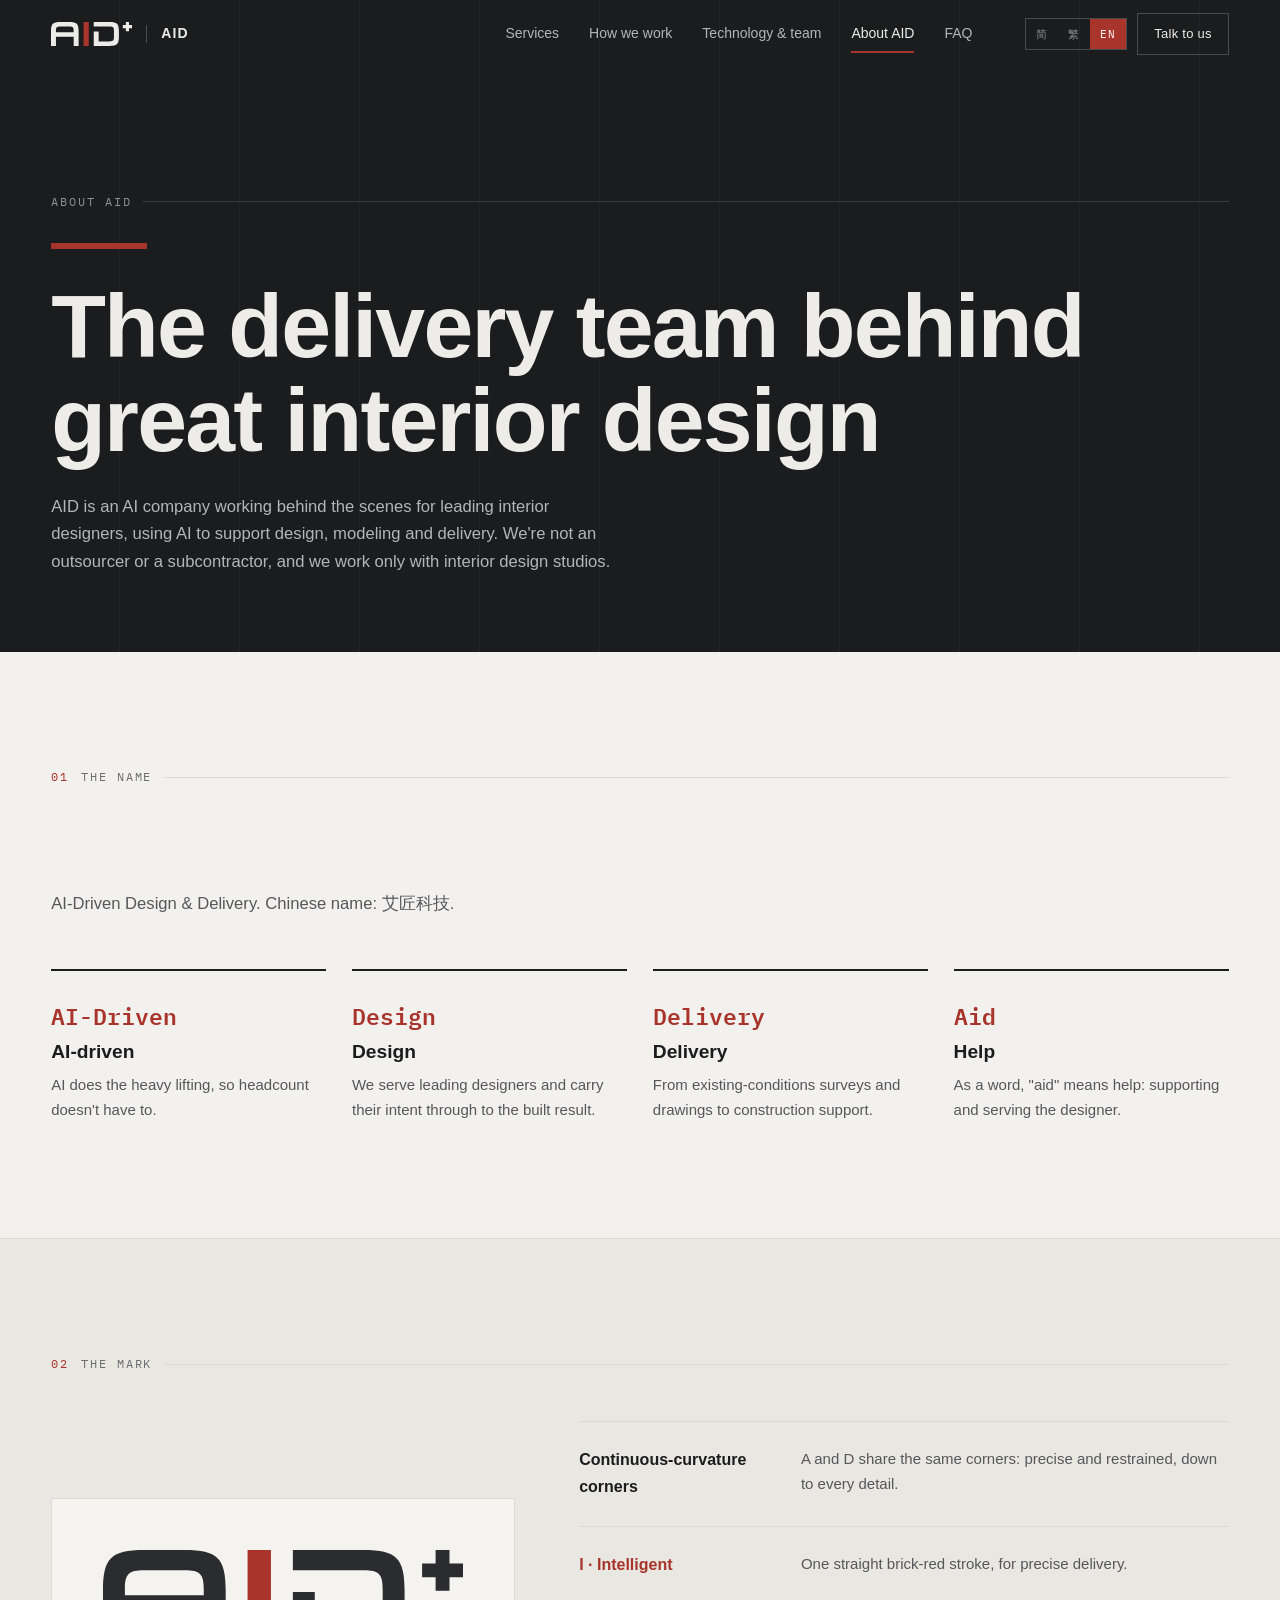
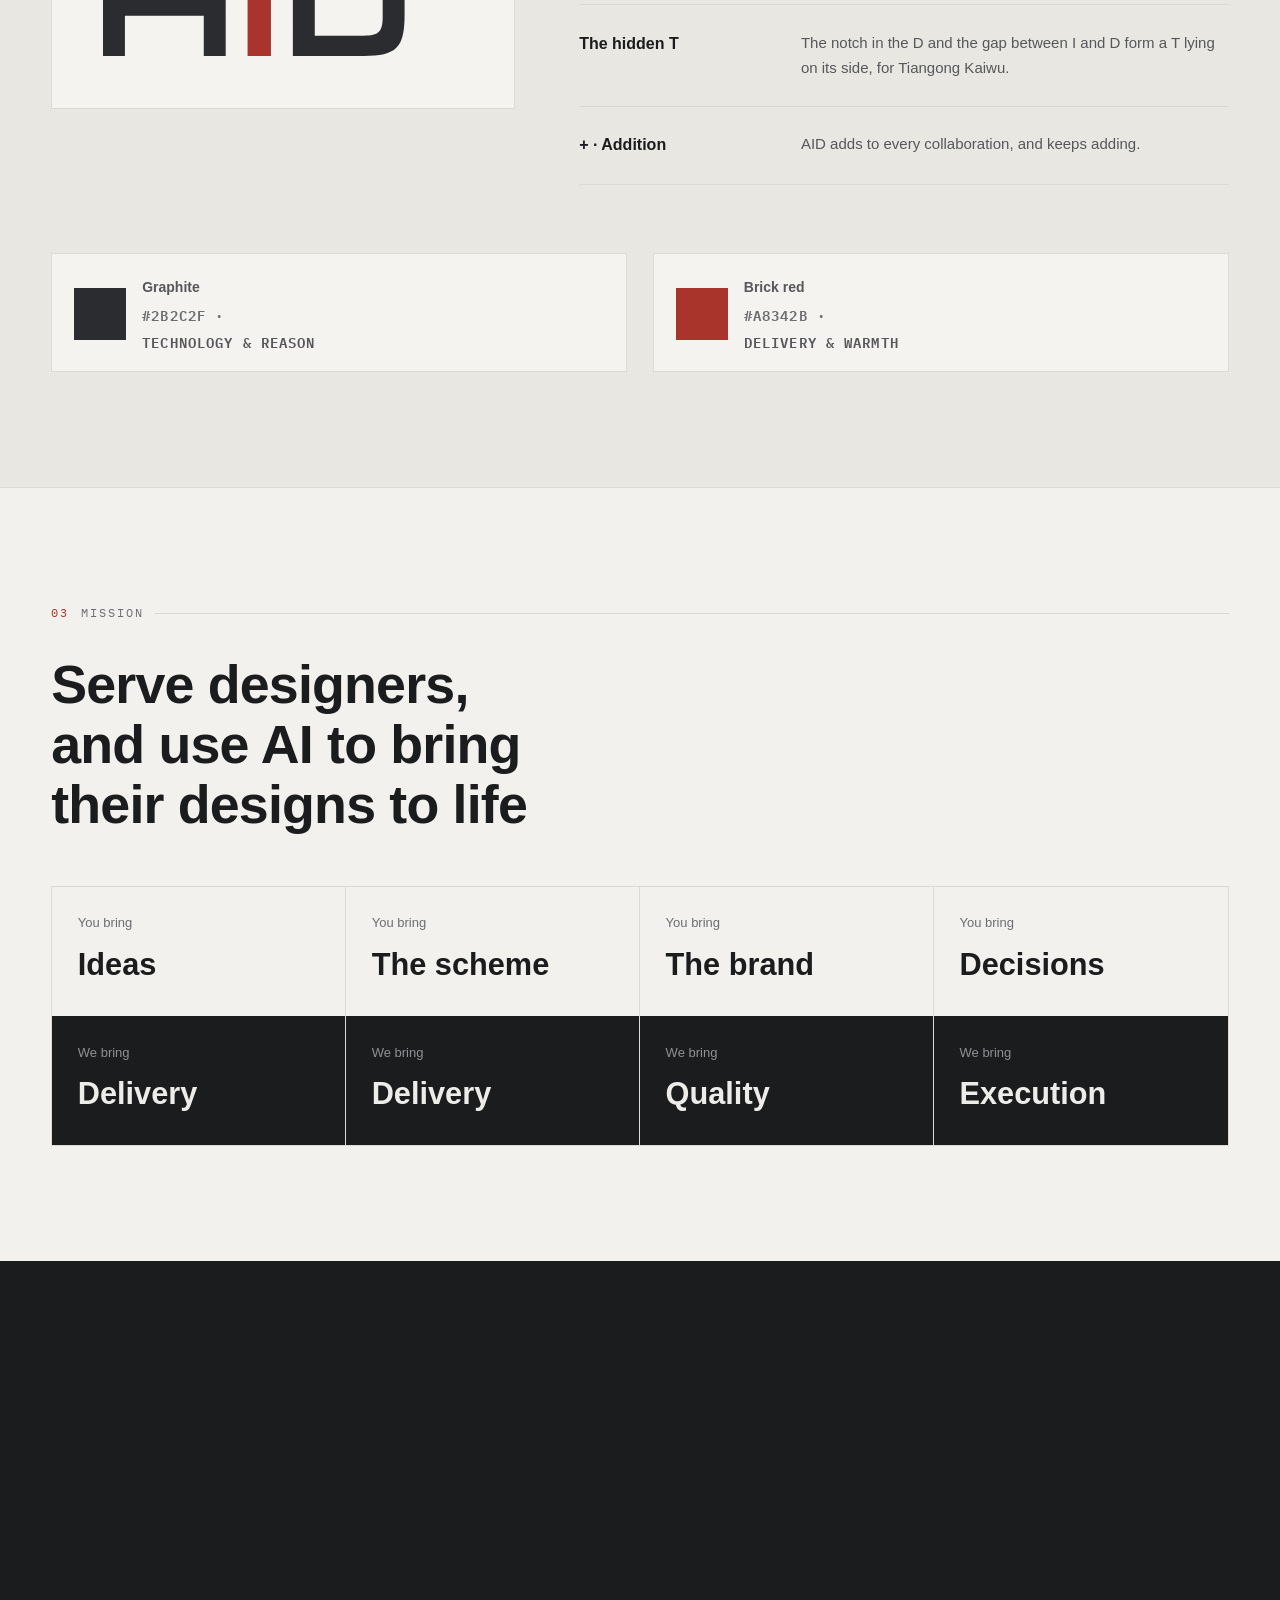
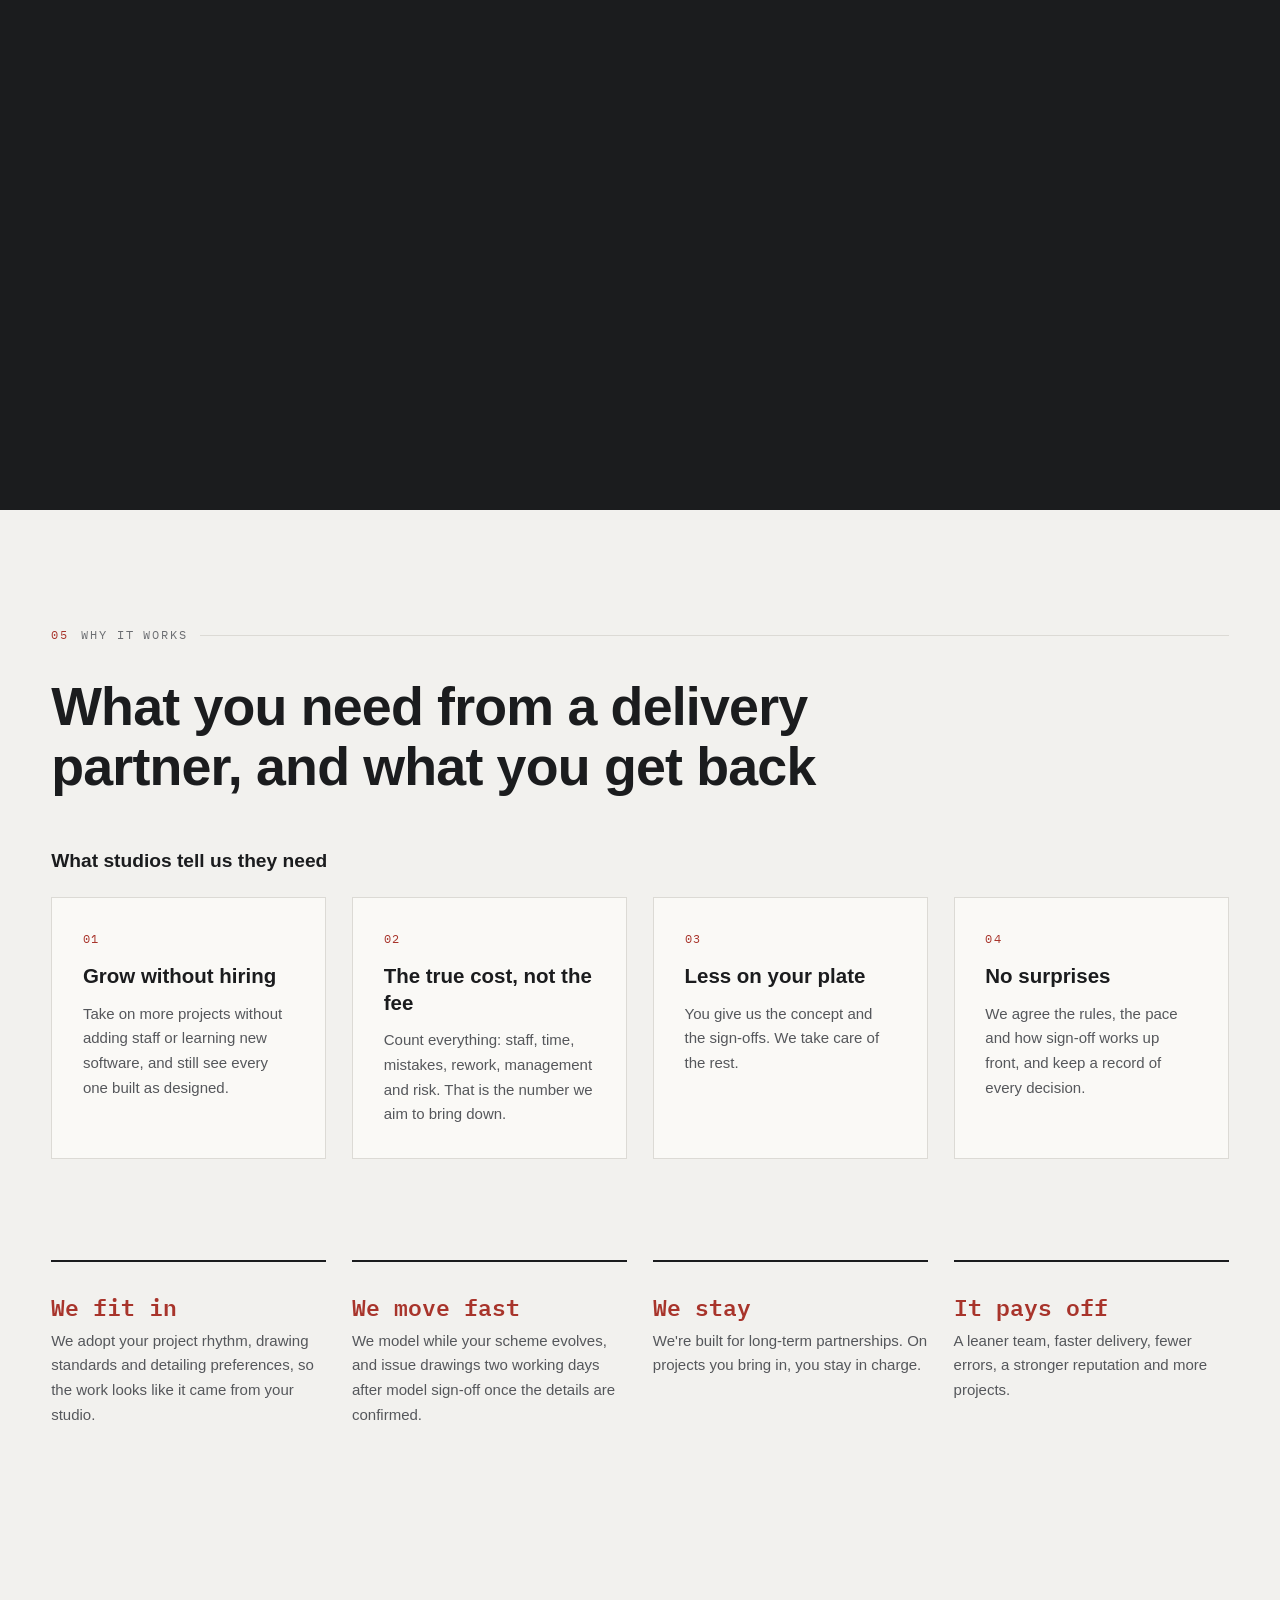
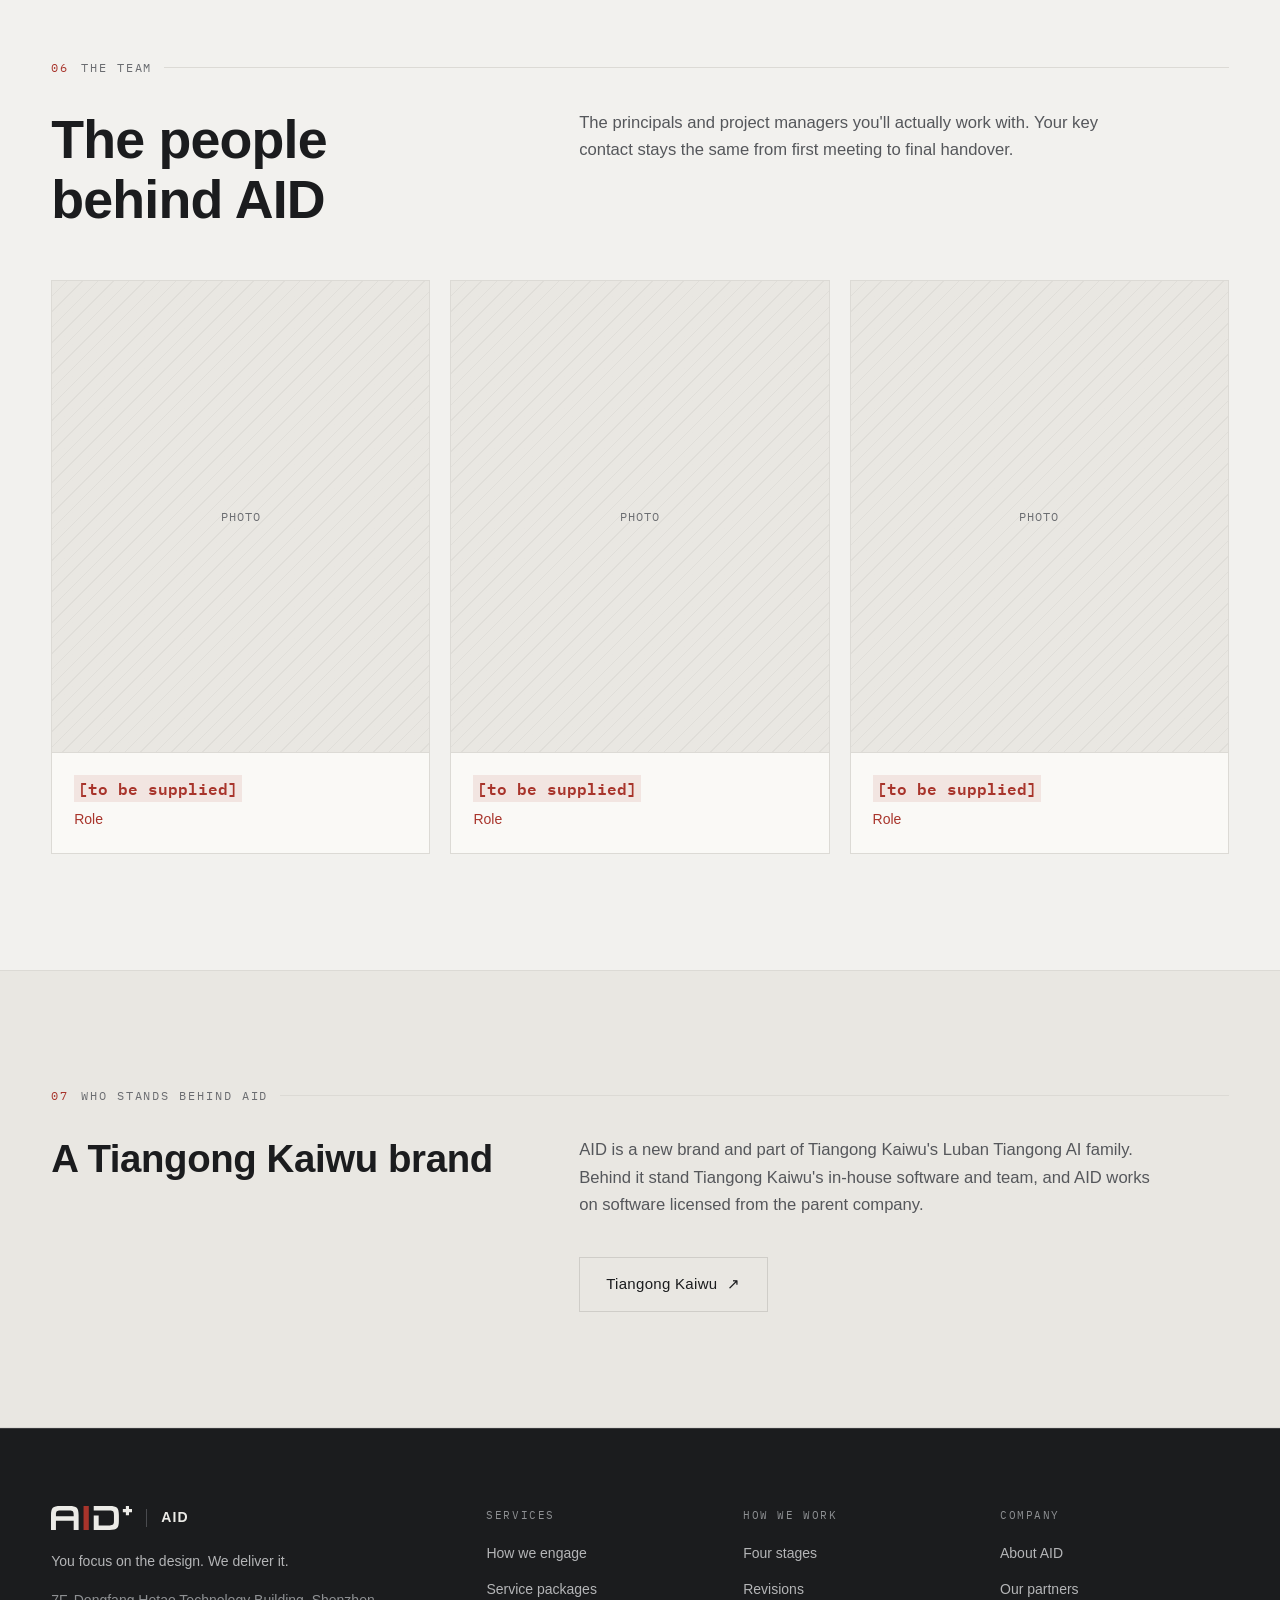
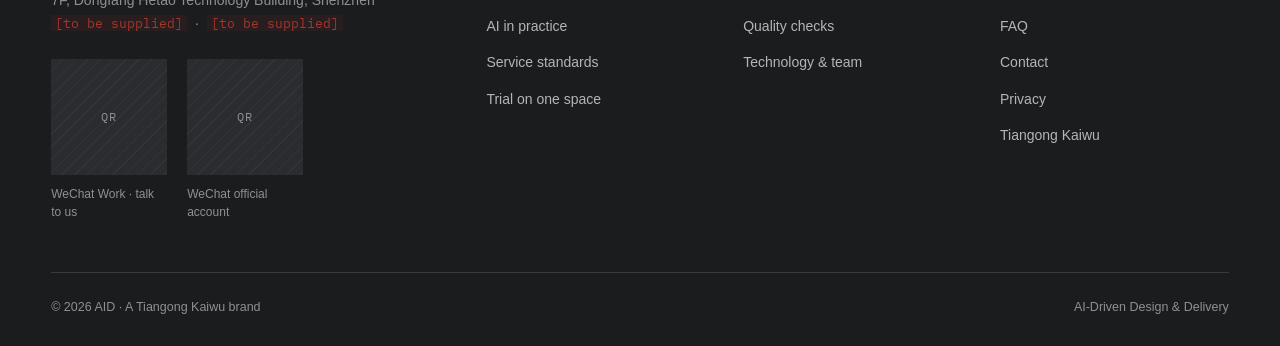
==== commit 858de190: "上线前框架：常见问题、试做、隐私页，团队与占位板块，SEO 与国内访问 - 去掉 Google Fonts（大陆被墙会白屏等待），中文用系统字体，等宽字体自带 - 新页面：faq.html、trial" ====
--- a/about.html
+++ b/about.html
@@ -1,5 +1,5 @@
 <!DOCTYPE html>
-<html lang="zh-CN" data-lang="zh">
+<html lang="zh-CN" data-lang="zh" data-title-en="About AID" data-title-hant="關於 AID — 艾匠科技">
 <head>
 <meta charset="UTF-8">
 <meta name="viewport" content="width=device-width, initial-scale=1">
@@ -10,7 +10,20 @@
 <meta property="og:locale" content="zh_CN">
 <meta property="og:title" content="关于 AID — 艾匠科技">
 <meta property="og:description" content="AID 艾匠科技，AI-Driven Design & Delivery，大师的数字建造团队，天宫开物旗下品牌。">
+<meta property="og:url" content="https://rsm-zhl232.github.io/aid-web/about.html">
+<meta property="og:image" content="https://rsm-zhl232.github.io/aid-web/assets/img/og-cover.jpg">
+<meta property="og:image:width" content="1200">
+<meta property="og:image:height" content="630">
+<meta name="twitter:card" content="summary_large_image">
+<link rel="canonical" href="https://rsm-zhl232.github.io/aid-web/about.html">
+<link rel="alternate" hreflang="zh-CN" href="https://rsm-zhl232.github.io/aid-web/about.html?lang=zh">
+<link rel="alternate" hreflang="zh-Hant" href="https://rsm-zhl232.github.io/aid-web/about.html?lang=hant">
+<link rel="alternate" hreflang="en" href="https://rsm-zhl232.github.io/aid-web/about.html?lang=en">
+<link rel="alternate" hreflang="x-default" href="https://rsm-zhl232.github.io/aid-web/about.html">
+<meta name="theme-color" content="#1B1C1E">
 <link rel="icon" href="assets/img/aid-mark.svg" type="image/svg+xml">
+<link rel="icon" href="assets/img/favicon-512.png" type="image/png" sizes="512x512">
+<link rel="apple-touch-icon" href="assets/img/apple-touch-icon.png">
 <script>
 /* Decide the language before first paint. assets/js/site.js repeats this
    logic (AID.pickLang / AID.applyLang) — if you change one, change the other. */
@@ -19,9 +32,7 @@
 l=k[q]?q:k[s]?s:/^zh-(tw|hk|mo|hant)/.test(n)?"hant":n.indexOf("en")===0?"en":"zh",d=document.documentElement;
 d.setAttribute("data-lang",l);d.setAttribute("lang",k[l]);}catch(e){}})();
 </script>
-<link rel="preconnect" href="https://fonts.googleapis.com">
-<link rel="preconnect" href="https://fonts.gstatic.com" crossorigin>
-<link rel="stylesheet" href="https://fonts.googleapis.com/css2?family=Noto+Sans+SC:wght@400;500;700&family=Noto+Sans+TC:wght@400;500;700&family=IBM+Plex+Mono:wght@400;500;600&display=swap">
+<link rel="preload" href="assets/fonts/plex-mono-400.woff2" as="font" type="font/woff2" crossorigin>
 <link rel="stylesheet" href="assets/css/main.css">
 </head>
 <body>
@@ -173,10 +184,30 @@
     </div>
   </section>
 
+  <!-- ============ TEAM ============
+       Cards are rendered from AID.team in assets/js/site.js. -->
+  <section class="section" id="team">
+    <div class="wrap">
+      <p class="eyebrow reveal"><span class="num">06</span>
+        <span data-lang="en">The team</span><span data-lang="zh">主理人与团队</span><span data-lang="hant">主理人與團隊</span></p>
+      <div class="grid grid--sidecar">
+        <h2 class="h1 reveal">
+          <span data-lang="en">The people behind AID</span>
+          <span data-lang="zh">站在大师背后的人</span><span data-lang="hant">站在大師背後的人</span>
+        </h2>
+        <p class="lede reveal" data-delay="60">
+          <span data-lang="en">The principals and project managers you'll actually work with. Your key contact stays the same from first meeting to final handover.</span>
+          <span data-lang="zh">您真正会打交道的主理人与项目经理。从第一次见面到最后交付，核心接口人不换。</span><span data-lang="hant">您真正會打交道的主理人與項目經理。從第一次見面到最後交付，主要聯絡人不換。</span>
+        </p>
+      </div>
+      <div class="people mt-l reveal" data-team></div>
+    </div>
+  </section>
+
   <!-- ============ PARENT ============ -->
   <section class="section" data-surface="alt" id="group">
     <div class="wrap">
-      <p class="eyebrow reveal"><span class="num">06</span>
+      <p class="eyebrow reveal"><span class="num">07</span>
         <span data-lang="en">Who stands behind AID</span><span data-lang="zh">背后是谁</span><span data-lang="hant">背後是誰</span></p>
       <div class="grid grid--sidecar">
         <h2 class="h2 reveal">
--- a/assets/css/main.css
+++ b/assets/css/main.css
@@ -2,8 +2,18 @@
    AID 艾匠科技 — Design System
    Edit tokens here; everything else inherits.
    Palette from the AID brand book: 石墨灰 #2B2C2F, 砖红 #A8342B, ink #1B1C1E,
-   paper #F2F1EE. Type: Noto Sans SC + IBM Plex Mono.
+   paper #F2F1EE. Type: system CJK sans (PingFang / YaHei) + IBM Plex Mono.
    ========================================================================== */
+
+/* ---- 0. Fonts ----------------------------------------------------------- */
+/* IBM Plex Mono, served from this site (Latin only, ~15 KB a weight; OFL,
+   see assets/fonts/OFL-IBM-Plex-Mono.txt). Chinese uses system fonts. */
+@font-face{ font-family:"IBM Plex Mono"; font-style:normal; font-weight:400; font-display:swap;
+  src:url("../fonts/plex-mono-400.woff2") format("woff2"); }
+@font-face{ font-family:"IBM Plex Mono"; font-style:normal; font-weight:500; font-display:swap;
+  src:url("../fonts/plex-mono-500.woff2") format("woff2"); }
+@font-face{ font-family:"IBM Plex Mono"; font-style:normal; font-weight:600; font-display:swap;
+  src:url("../fonts/plex-mono-600.woff2") format("woff2"); }
 
 /* ---- 1. Tokens ---------------------------------------------------------- */
 :root{
@@ -25,8 +35,12 @@
   --line-soft:    #E6E4DF;
 
   /* Type */
-  --font-sans: "Noto Sans SC", -apple-system, BlinkMacSystemFont, "PingFang SC",
-               "Hiragino Sans GB", "Microsoft YaHei", "Helvetica Neue", Arial, sans-serif;
+  /* System CJK fonts, no web-font download: Google Fonts is blocked in mainland
+     China, and a full Chinese web font is several MB. Apple → PingFang,
+     Windows → Microsoft YaHei, Android → Noto Sans CJK. */
+  --font-sans: -apple-system, BlinkMacSystemFont, "Segoe UI", "PingFang SC", "Hiragino Sans GB",
+               "Microsoft YaHei", "Noto Sans SC", "Noto Sans CJK SC", "Source Han Sans SC",
+               "Helvetica Neue", Arial, sans-serif;
   --font-mono: "IBM Plex Mono", ui-monospace, SFMono-Regular, Menlo, Consolas, monospace;
 
   /* Rhythm */
@@ -90,8 +104,8 @@
 html[data-lang="hant"] [data-lang="en"],
 html[data-lang="hant"] [data-lang="zh"]{ display:none !important; }
 /* Traditional text set in the TC cut, so characters take Hong Kong / Taiwan forms. */
-html[data-lang="hant"]{ --font-sans: "Noto Sans TC", "Noto Sans SC", -apple-system, BlinkMacSystemFont,
-  "PingFang TC", "Microsoft JhengHei", "Helvetica Neue", Arial, sans-serif; }
+html[data-lang="hant"]{ --font-sans: -apple-system, BlinkMacSystemFont, "Segoe UI", "PingFang TC",
+  "Microsoft JhengHei", "Noto Sans TC", "Noto Sans CJK TC", "Source Han Sans TC", "Helvetica Neue", Arial, sans-serif; }
 
 /* ---- 4. Layout ---------------------------------------------------------- */
 .wrap{ width:100%; max-width:var(--wrap); margin-inline:auto; padding-inline:var(--gutter); }
@@ -180,7 +194,10 @@
 @media (max-width:420px){ .brand__txt{ display:none; } }
 
 .nav{ display:flex; align-items:center; gap:2px; margin-left:auto; }
-.nav a{ position:relative; padding:9px 14px; font-size:14px; color:#B4B5B7; transition:color .2s var(--ease); }
+.nav a{ position:relative; padding:9px 14px; font-size:14px; color:#B4B5B7; white-space:nowrap; transition:color .2s var(--ease); }
+/* Between the burger breakpoint and a wide screen, five English nav labels
+   plus the language switch don't fit beside the brand's subtitle line. */
+@media (min-width:1181px) and (max-width:1360px){ .brand__txt small{ display:none; } }
 .nav a:hover,.nav a[aria-current="page"]{ color:#EDECE8; }
 .nav a[aria-current="page"]::after{
   content:""; position:absolute; left:14px; right:14px; bottom:2px; height:2px; background:var(--brand);
@@ -203,7 +220,7 @@
 .burger[aria-expanded="true"] span::before{ top:0; transform:rotate(45deg); }
 .burger[aria-expanded="true"] span::after{ top:0; transform:rotate(-45deg); }
 
-@media (max-width:1000px){
+@media (max-width:1180px){
   .nav{
     position:fixed; inset:68px 0 auto 0; flex-direction:column; align-items:stretch; gap:0;
     background:#1B1C1E; border-bottom:1px solid #3A3B3E;
@@ -282,7 +299,7 @@
 /* Ruled column list: heading over a top rule, as on the deck's naming slide. */
 .ruled{ display:grid; gap:clamp(16px,2vw,28px); }
 .ruled > div{ border-top:2px solid var(--fg); padding-top:clamp(16px,1.8vw,24px); }
-.ruled__k{ font-family:var(--font-mono); font-size:clamp(18px,1.8vw,26px); font-weight:600; color:var(--accent); line-height:1.2; }
+.ruled .ruled__k{ font-family:var(--font-mono); font-size:clamp(18px,1.8vw,26px); font-weight:600; color:var(--accent); line-height:1.2; }
 .ruled h3{ margin-top:10px; }
 .ruled p{ color:var(--muted); font-size:15px; margin-top:8px; }
 
@@ -368,6 +385,93 @@
 .org__box b{ display:block; font-size:16px; }
 .org__box b .mono{ color:var(--accent); margin-right:8px; }
 .org__box span{ display:block; font-size:14px; color:var(--muted); margin-top:4px; }
+
+/* ---- 17b. The "+" statement --------------------------------------------- */
+/* The + from the AID+ mark, set large: AID adds to a studio, it never subtracts. */
+.plus-head{ display:flex; align-items:center; gap:clamp(20px,3vw,44px); }
+.plus-mark{ flex:0 0 auto; width:clamp(56px,7vw,104px); height:auto; fill:var(--brand); }
+@media (max-width:600px){ .plus-head{ flex-direction:column; align-items:flex-start; } }
+.ruled .ruled__k--plus{ font-size:clamp(28px,2.6vw,36px); line-height:1; color:var(--brand); }
+
+/* ---- 17c. Partner studios ----------------------------------------------- */
+/* Rendered from AID.partners in site.js; placeholder cards while it is empty. */
+.partners{ display:grid; grid-template-columns:repeat(4,minmax(0,1fr)); gap:clamp(12px,1.6vw,20px); }
+@media (max-width:900px){ .partners{ grid-template-columns:repeat(2,minmax(0,1fr)); } }
+.partner{ margin:0; display:flex; flex-direction:column; border:1px solid var(--line); background:var(--bg-2); }
+.partner__logo{ aspect-ratio:3/2; display:grid; place-items:center; padding:clamp(16px,2vw,28px);
+  border-bottom:1px solid var(--line); background:var(--bg-2); }
+.partner__logo img{ max-width:100%; max-height:100%; object-fit:contain; }
+.partner__logo .mono{ color:var(--faint); }
+.partner figcaption{ padding:clamp(14px,1.6vw,20px); }
+.partner b{ display:block; font-size:16px; font-weight:700; }
+.partner span.partner__m{ display:block; font-size:13.5px; color:var(--muted); margin-top:4px; }
+.partner--todo .partner__logo{ background:repeating-linear-gradient(135deg, transparent 0 10px, color-mix(in srgb, var(--line) 55%, transparent) 10px 11px); }
+
+.partner__q{ margin:12px 0 0; padding-top:12px; border-top:1px solid var(--line);
+  font-size:14px; line-height:1.7; color:var(--fg); }
+.partner__q::before{ content:"“"; color:var(--brand); font-weight:700; margin-right:2px; }
+
+/* ---- 17d. People (About page team) -------------------------------------- */
+.people{ display:grid; grid-template-columns:repeat(3,minmax(0,1fr)); gap:clamp(12px,1.6vw,20px); }
+@media (max-width:900px){ .people{ grid-template-columns:repeat(2,minmax(0,1fr)); } }
+@media (max-width:520px){ .people{ grid-template-columns:1fr; } }
+.person{ margin:0; border:1px solid var(--line); background:var(--bg-2); }
+.person__photo{ aspect-ratio:4/5; display:grid; place-items:center; overflow:hidden;
+  border-bottom:1px solid var(--line); background:var(--bg-3); }
+.person__photo img{ width:100%; height:100%; object-fit:cover; }
+.person__photo .mono{ color:var(--faint); }
+.person figcaption{ padding:clamp(16px,1.8vw,22px); }
+.person b{ display:block; font-size:18px; font-weight:700; }
+.person__role{ display:block; font-size:14px; color:var(--accent); margin-top:4px; }
+.person__bio{ font-size:14.5px; color:var(--muted); margin-top:10px; }
+.person--todo .person__photo,
+.shot--todo{ background:repeating-linear-gradient(135deg, var(--bg-3) 0 10px, color-mix(in srgb, var(--line) 70%, var(--bg-3)) 10px 11px); }
+
+/* ---- 17e. Image slots ----------------------------------------------------
+   A framed image with a caption. Until the real picture exists, the frame
+   shows a hatched placeholder with the slot's name, so the layout is final. */
+.shots{ display:grid; grid-template-columns:repeat(3,minmax(0,1fr)); gap:clamp(12px,1.6vw,20px); }
+.shots--2{ grid-template-columns:repeat(2,minmax(0,1fr)); }
+@media (max-width:820px){ .shots,.shots--2{ grid-template-columns:1fr; } }
+.shot{ margin:0; }
+.shot__frame{ aspect-ratio:4/3; border:1px solid var(--line); display:grid; place-items:center;
+  overflow:hidden; background:var(--bg-2); }
+.shots--2 .shot__frame{ aspect-ratio:16/10; }
+.shot__frame img{ width:100%; height:100%; object-fit:cover; }
+.shot__frame .mono{ color:var(--faint); text-align:center; padding:0 12px; }
+.shot figcaption{ margin-top:12px; }
+.shot figcaption b{ display:block; font-size:16px; font-weight:700; }
+.shot figcaption span{ display:block; font-size:14px; color:var(--muted); margin-top:4px; }
+
+/* ---- 17f. FAQ ------------------------------------------------------------ */
+.faq{ border-top:1px solid var(--line); }
+.faq details{ border-bottom:1px solid var(--line); }
+.faq summary{ list-style:none; cursor:pointer; display:flex; justify-content:space-between; gap:24px;
+  align-items:baseline; padding-block:clamp(18px,2vw,26px); font-size:clamp(17px,1.5vw,20px); font-weight:700; }
+.faq summary::-webkit-details-marker{ display:none; }
+.faq summary::after{ content:"+"; font-family:var(--font-mono); font-size:26px; line-height:1;
+  color:var(--brand); flex:0 0 auto; transition:transform .25s var(--ease); }
+.faq details[open] summary::after{ transform:rotate(45deg); }
+.faq summary:focus-visible{ outline-offset:-2px; }
+.faq__a{ padding-bottom:clamp(20px,2.2vw,28px); max-width:68ch; color:var(--muted); font-size:16px; }
+.faq__a p + p{ margin-top:10px; }
+
+/* ---- 17g. QR codes + brochure ------------------------------------------- */
+.qr{ display:flex; flex-wrap:wrap; gap:20px; margin-top:24px; }
+.qr figure{ margin:0; width:116px; }
+.qr img,.qr__ph{ display:grid; place-items:center; width:116px; height:116px; background:#fff; object-fit:contain; }
+.qr__ph{ background:repeating-linear-gradient(135deg, #2B2C2F 0 8px, #333438 8px 9px); color:#8E9093;
+  font-family:var(--font-mono); font-size:12px; letter-spacing:.14em; }
+.qr figcaption{ margin-top:10px; font-size:12px; line-height:1.5; color:var(--muted); }
+.ftr .qr figcaption{ color:#8E9093; }
+.section .qr__ph{ background:repeating-linear-gradient(135deg, var(--bg-3) 0 8px, color-mix(in srgb, var(--line) 70%, var(--bg-3)) 8px 9px); color:var(--faint); }
+
+.brochure{ display:grid; grid-template-columns:minmax(0,2fr) minmax(0,3fr); gap:clamp(20px,3vw,40px);
+  align-items:center; border:1px solid var(--line); background:var(--bg-2); padding:clamp(18px,2vw,28px); }
+@media (max-width:600px){ .brochure{ grid-template-columns:1fr; } }
+.brochure__cover{ aspect-ratio:3/4; display:grid; place-items:center; background:#1B1C1E; overflow:hidden; }
+.brochure__cover img{ width:100%; height:100%; object-fit:cover; }
+.brochure__cover .mono{ color:#8E9093; }
 
 /* ---- 18. CTA band ------------------------------------------------------- */
 .cta{ position:relative; overflow:hidden; }
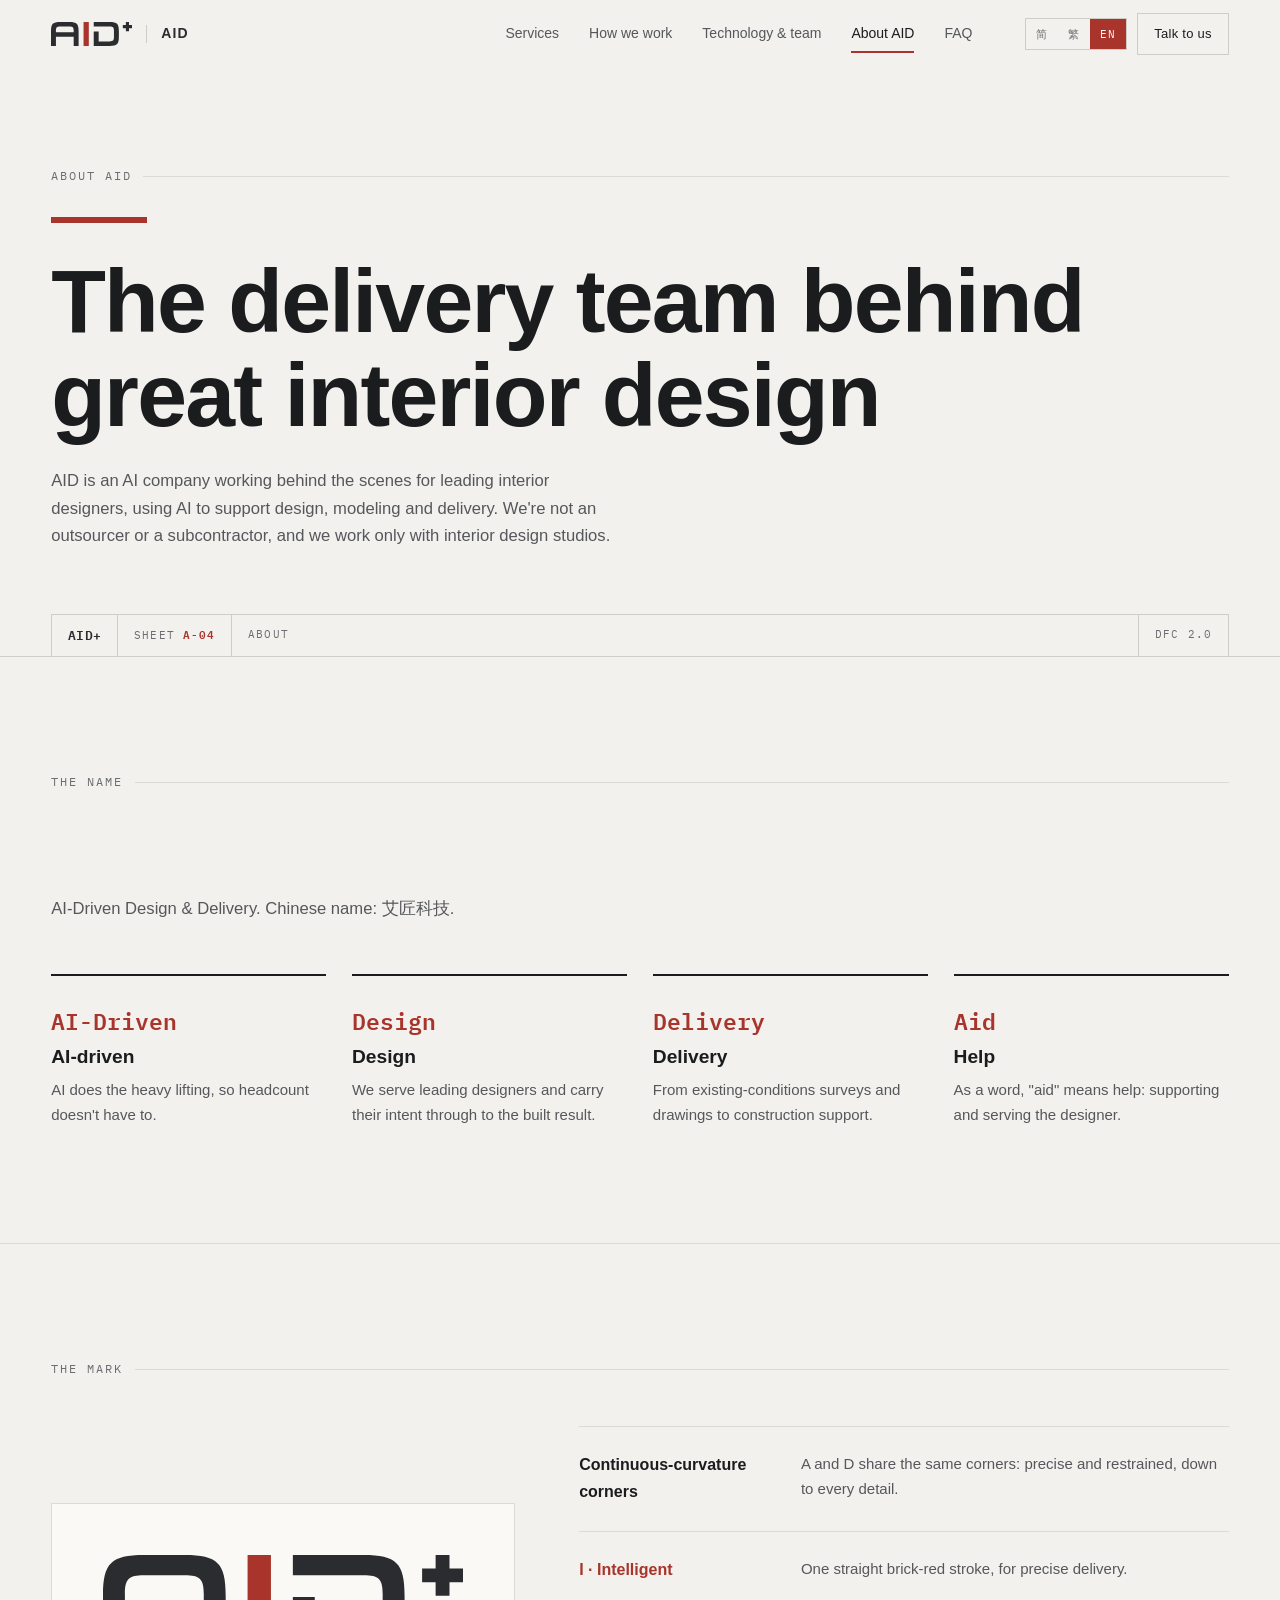
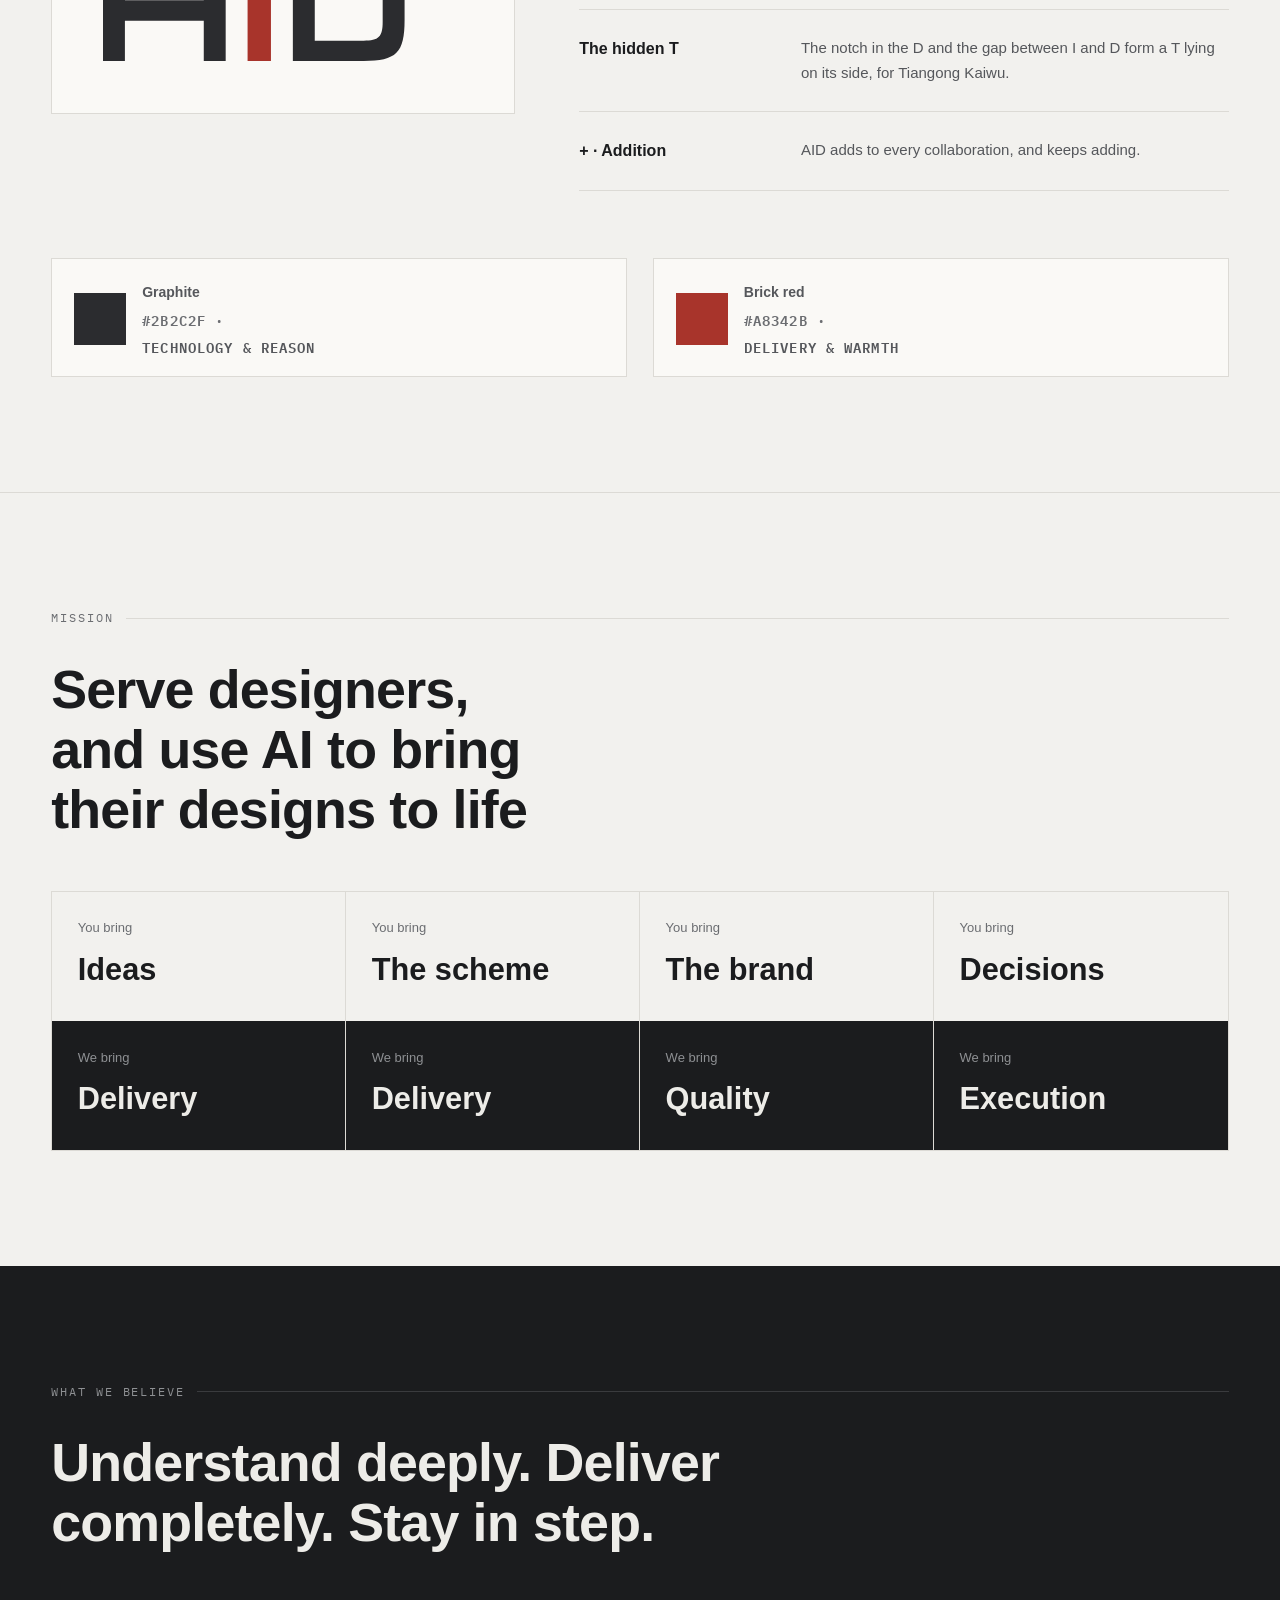
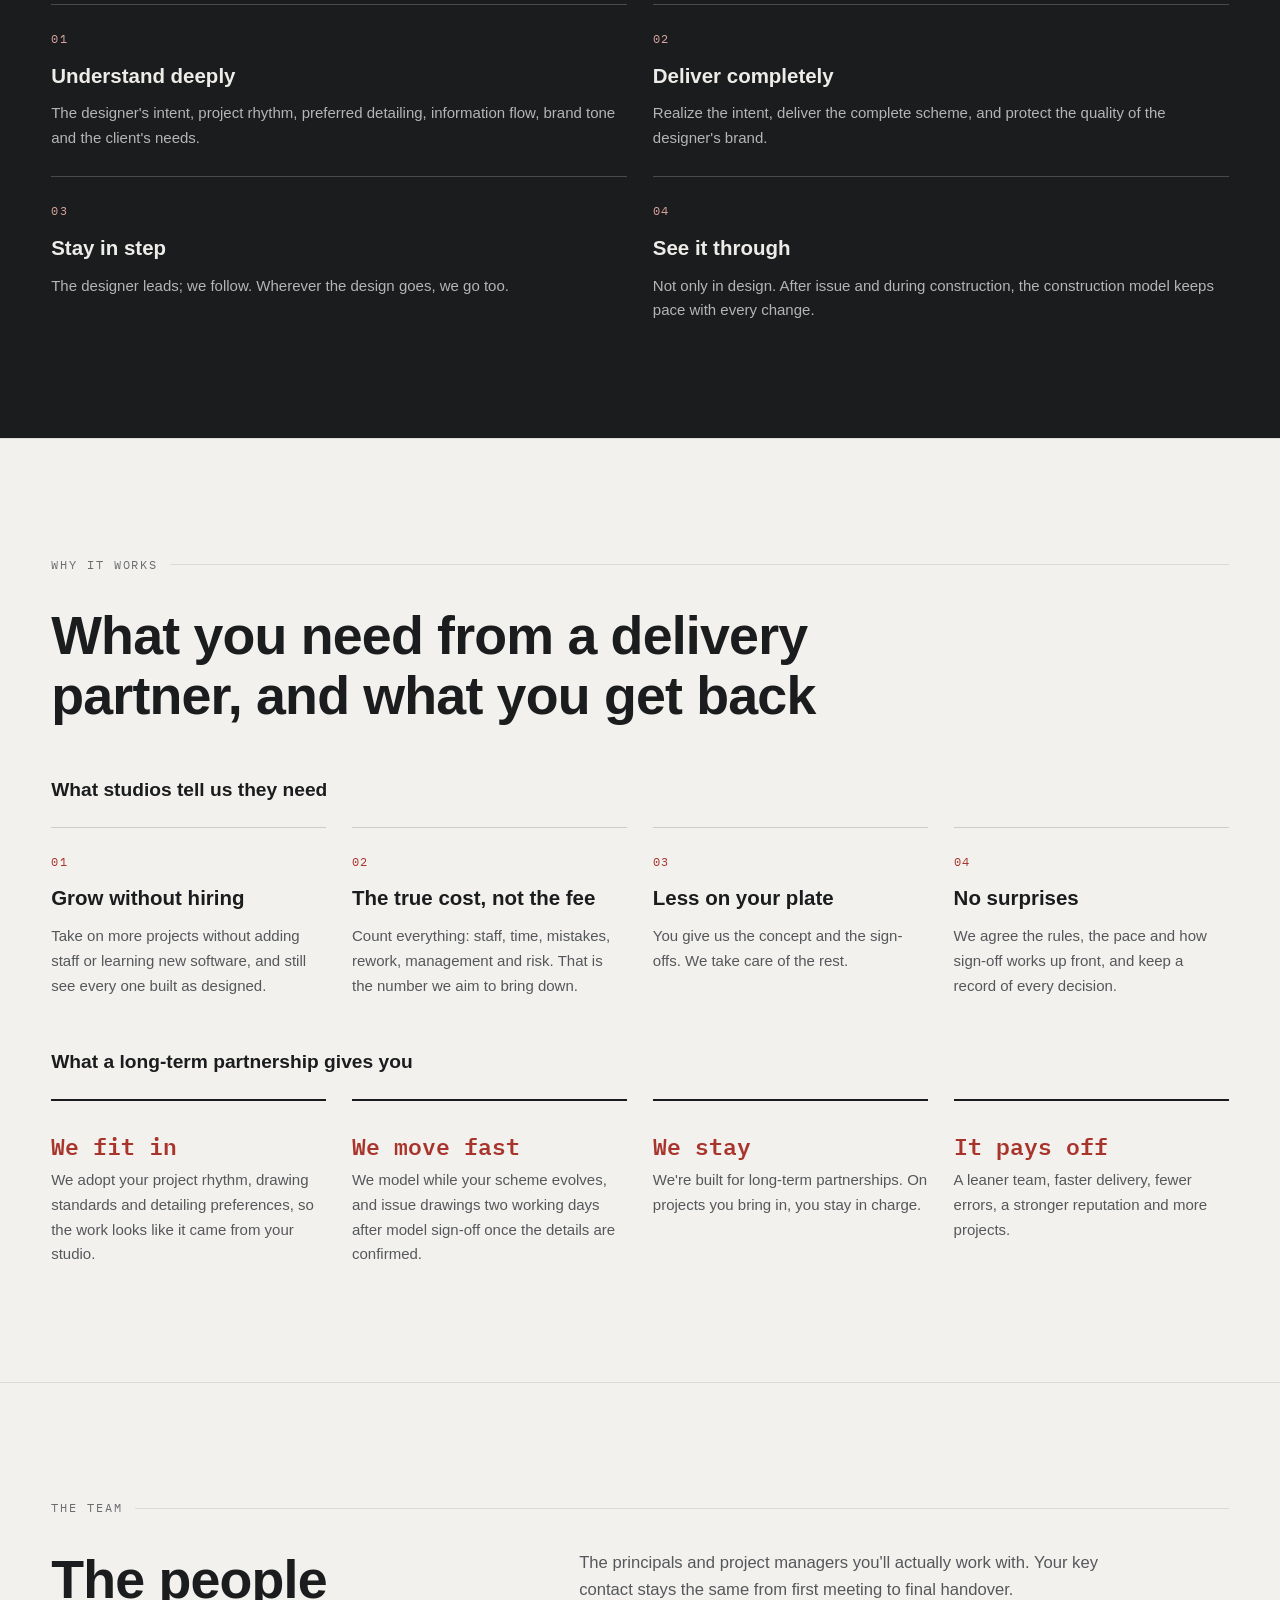
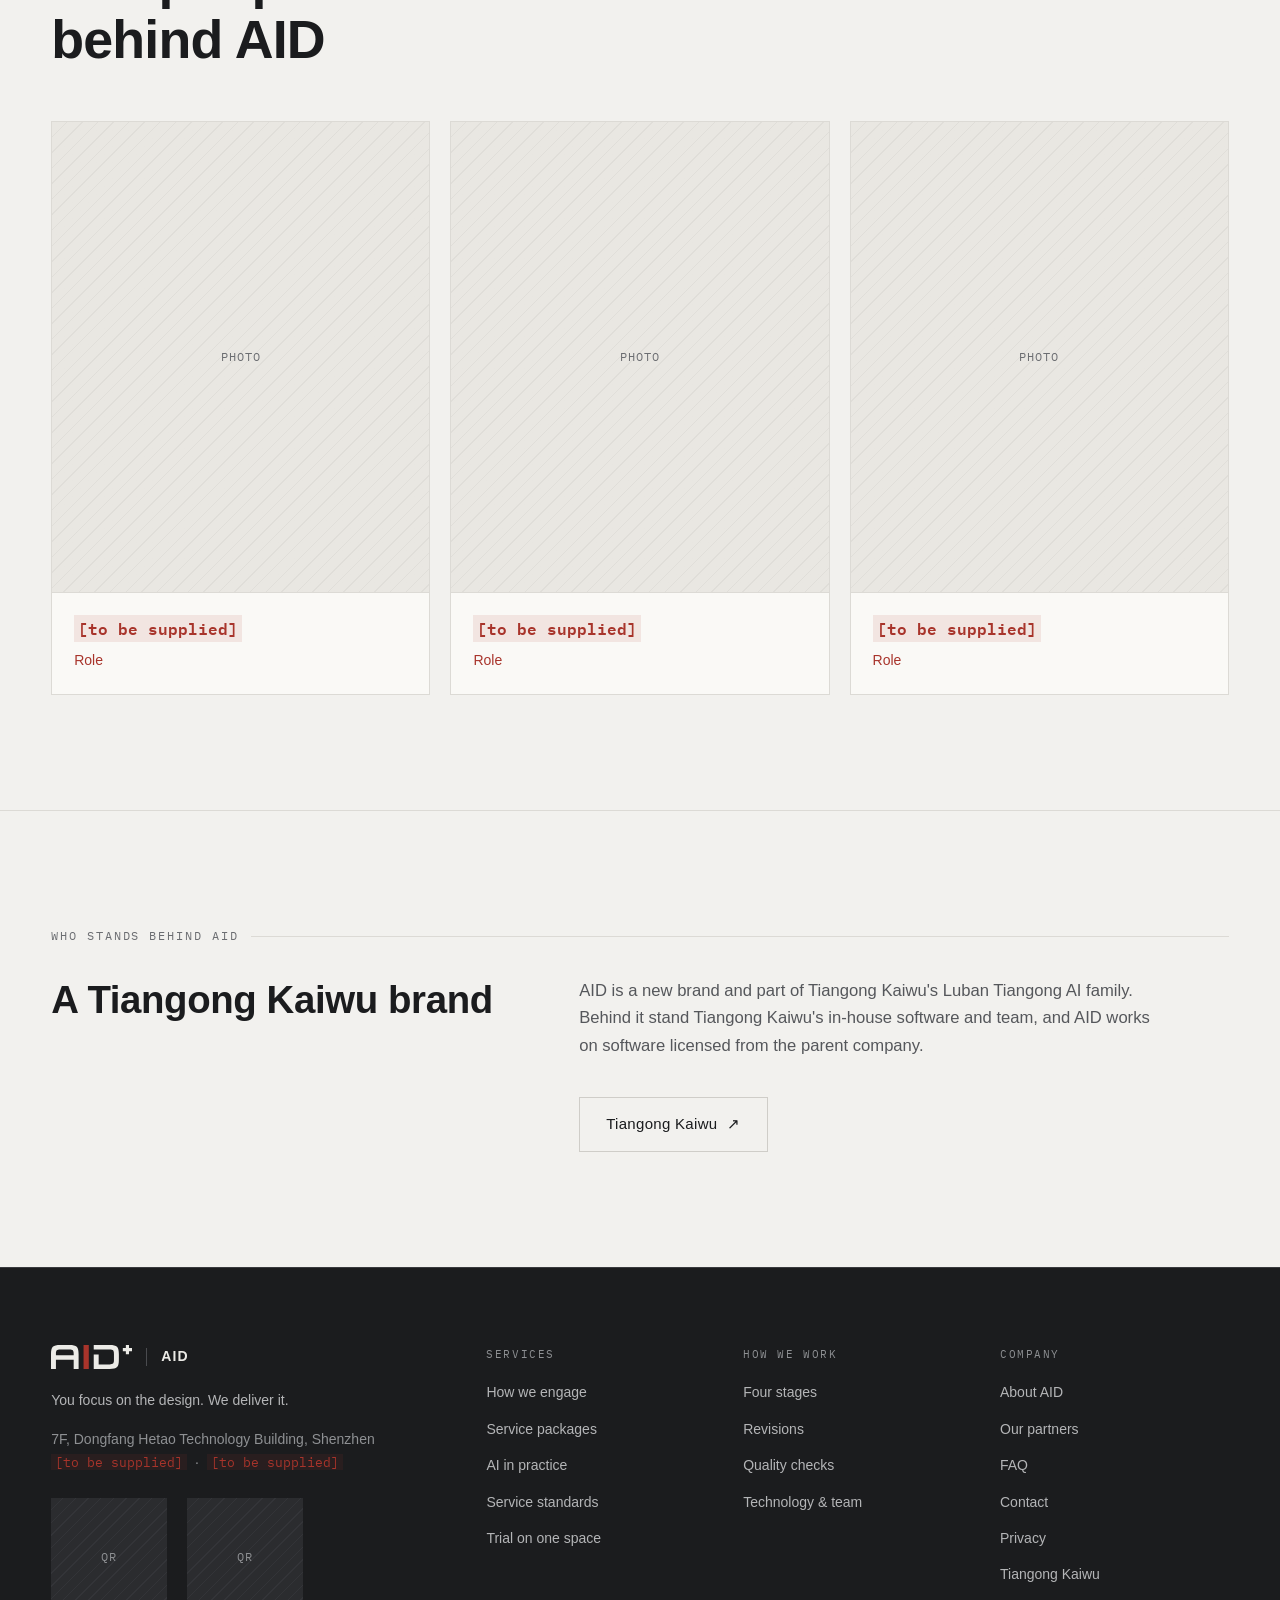
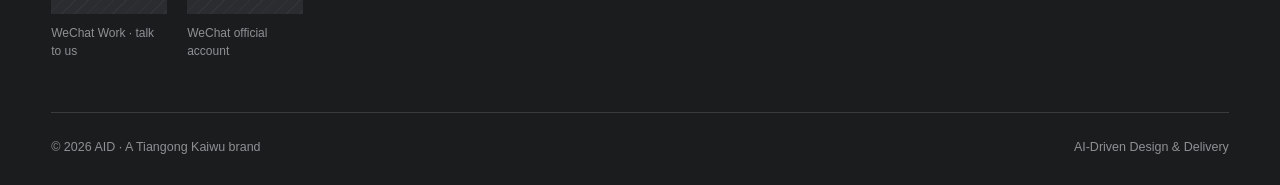
==== commit 5bd623df: "全站推广施工图视觉语言 - 内页顶部改为纸底 + 图签栏（A-01 … A-08），页头统一浅色 - 去掉各节编号与浅灰 / 深色色带，节间改为细线；每页最多一处深色段落 - 卡片改为顶线条目；价格、" ====
--- a/about.html
+++ b/about.html
@@ -35,11 +35,11 @@
 <link rel="preload" href="assets/fonts/plex-mono-400.woff2" as="font" type="font/woff2" crossorigin>
 <link rel="stylesheet" href="assets/css/main.css">
 </head>
-<body>
+<body data-header="light">
 <header data-hdr></header>
 
 <main>
-  <section class="phero stripes" data-surface="dark">
+  <section class="phero phero--paper">
     <div class="wrap">
       <p class="eyebrow reveal"><span data-lang="en">About AID</span><span data-lang="zh">关于 AID</span><span data-lang="hant">關於 AID</span></p>
       <div class="bar reveal"></div>
@@ -51,14 +51,14 @@
         <span data-lang="en">AID is an AI company working behind the scenes for leading interior designers, using AI to support design, modeling and delivery. We're not an outsourcer or a subcontractor, and we work only with interior design studios.</span>
         <span data-lang="zh">AID 是一家 AI 科技公司。站在大师背后，用 AI 支持大师设计、建模、落地。不是外包，不是分包，只服务室内设计大师工作室。</span><span data-lang="hant">AID 是一家 AI 科技公司。站在大師背後，用 AI 支持大師設計、建模、落地。不是外包，不是分包，只服務室內設計大師工作室。</span>
       </p>
+      <div class="sheetbar reveal" aria-hidden="true"><span class="sheetbar__logo">AID+</span><span>SHEET <b>A-04</b></span><span>ABOUT</span><span>DFC 2.0</span></div>
     </div>
   </section>
 
   <!-- ============ NAME ============ -->
   <section class="section" id="name">
     <div class="wrap">
-      <p class="eyebrow reveal"><span class="num">01</span>
-        <span data-lang="en">The name</span><span data-lang="zh">品牌释义</span><span data-lang="hant">品牌釋義</span></p>
+      <p class="eyebrow reveal"><span data-lang="en">The name</span><span data-lang="zh">品牌释义</span><span data-lang="hant">品牌釋義</span></p>
       <h2 class="h1 reveal">AID = <span data-lang="en">AI-driven + Design + Delivery + Aid</span><span data-lang="zh">AI 驱动 + 设计 + 交付 + 帮助</span><span data-lang="hant">AI 驅動 + 設計 + 交付 + 幫助</span></h2>
       <p class="lede mt-s reveal" data-delay="40"><span data-lang="en">AI-Driven Design &amp; Delivery. Chinese name: 艾匠科技.</span><span data-lang="zh">中文名 艾匠科技 · 英文全称 AI-Driven Design &amp; Delivery · 读音 艾德</span><span data-lang="hant">中文名 艾匠科技 · 英文全稱 AI-Driven Design &amp; Delivery · 讀音 艾德</span></p>
       <div class="ruled grid--4 mt-l" style="display:grid">
@@ -75,10 +75,9 @@
   </section>
 
   <!-- ============ LOGO ============ -->
-  <section class="section" data-surface="alt" id="logo">
-    <div class="wrap">
-      <p class="eyebrow reveal"><span class="num">02</span>
-        <span data-lang="en">The mark</span><span data-lang="zh">标志释义</span><span data-lang="hant">標誌釋義</span></p>
+  <section class="section section--rule" id="logo">
+    <div class="wrap">
+      <p class="eyebrow reveal"><span data-lang="en">The mark</span><span data-lang="zh">标志释义</span><span data-lang="hant">標誌釋義</span></p>
       <div class="grid grid--sidecar" style="align-items:center">
         <div class="reveal" style="color:var(--graphite);padding:clamp(24px,4vw,56px);background:var(--bg-2);border:1px solid var(--line)">
           <img src="assets/img/aid-logo.svg" alt="AID+ 标志" width="493" height="146" style="width:100%;height:auto">
@@ -106,8 +105,7 @@
   <!-- ============ MISSION ============ -->
   <section class="section" id="mission">
     <div class="wrap">
-      <p class="eyebrow reveal"><span class="num">03</span>
-        <span data-lang="en">Mission</span><span data-lang="zh">品牌使命</span><span data-lang="hant">品牌使命</span></p>
+      <p class="eyebrow reveal"><span data-lang="en">Mission</span><span data-lang="zh">品牌使命</span><span data-lang="hant">品牌使命</span></p>
       <h2 class="h1 reveal" style="max-width:22ch">
         <span data-lang="en">Serve designers, and use AI to bring their designs to life</span>
         <span data-lang="zh">成为大师的服务者，用 AI 帮大师落地设计</span><span data-lang="hant">成為大師的服務者，用 AI 幫大師落地設計</span>
@@ -128,8 +126,7 @@
   <!-- ============ PHILOSOPHY ============ -->
   <section class="section" data-surface="dark" id="philosophy">
     <div class="wrap">
-      <p class="eyebrow reveal"><span class="num">04</span>
-        <span data-lang="en">What we believe</span><span data-lang="zh">核心理念</span><span data-lang="hant">核心理念</span></p>
+      <p class="eyebrow reveal"><span data-lang="en">What we believe</span><span data-lang="zh">核心理念</span><span data-lang="hant">核心理念</span></p>
       <h2 class="h1 reveal">
         <span data-lang="en">Understand deeply. Deliver completely. Stay in step.</span>
         <span data-lang="zh">高度读懂，全面落地。同频并行，全程跟随。</span><span data-lang="hant">高度讀懂，全面落地。同頻並行，全程跟隨。</span>
@@ -154,7 +151,7 @@
   <!-- ============ 4C 4R ============ -->
   <section class="section" id="values">
     <div class="wrap">
-      <p class="eyebrow reveal"><span class="num">05</span><span data-lang="en">Why it works</span><span data-lang="zh">4C · 4R</span><span data-lang="hant">4C · 4R</span></p>
+      <p class="eyebrow reveal"><span data-lang="en">Why it works</span><span data-lang="zh">4C · 4R</span><span data-lang="hant">4C · 4R</span></p>
       <h2 class="h1 reveal">
         <span data-lang="en">What you need from a delivery partner, and what you get back</span>
         <span data-lang="zh">大师要什么，我们如何长期共赢</span><span data-lang="hant">大師要什麼，我們如何長期共贏</span>
@@ -188,8 +185,7 @@
        Cards are rendered from AID.team in assets/js/site.js. -->
   <section class="section" id="team">
     <div class="wrap">
-      <p class="eyebrow reveal"><span class="num">06</span>
-        <span data-lang="en">The team</span><span data-lang="zh">主理人与团队</span><span data-lang="hant">主理人與團隊</span></p>
+      <p class="eyebrow reveal"><span data-lang="en">The team</span><span data-lang="zh">主理人与团队</span><span data-lang="hant">主理人與團隊</span></p>
       <div class="grid grid--sidecar">
         <h2 class="h1 reveal">
           <span data-lang="en">The people behind AID</span>
@@ -205,10 +201,9 @@
   </section>
 
   <!-- ============ PARENT ============ -->
-  <section class="section" data-surface="alt" id="group">
-    <div class="wrap">
-      <p class="eyebrow reveal"><span class="num">07</span>
-        <span data-lang="en">Who stands behind AID</span><span data-lang="zh">背后是谁</span><span data-lang="hant">背後是誰</span></p>
+  <section class="section section--rule" id="group">
+    <div class="wrap">
+      <p class="eyebrow reveal"><span data-lang="en">Who stands behind AID</span><span data-lang="zh">背后是谁</span><span data-lang="hant">背後是誰</span></p>
       <div class="grid grid--sidecar">
         <h2 class="h2 reveal">
           <span data-lang="en">A Tiangong Kaiwu brand</span>
--- a/assets/css/main.css
+++ b/assets/css/main.css
@@ -104,8 +104,13 @@
 html[data-lang="hant"] [data-lang="en"],
 html[data-lang="hant"] [data-lang="zh"]{ display:none !important; }
 /* Traditional text set in the TC cut, so characters take Hong Kong / Taiwan forms. */
+/* Windows: Microsoft YaHei comes before JhengHei on purpose. YaHei covers every
+   Traditional character, and JhengHei's strokes (bold included) are visibly
+   thinner, so switching 简 → 繁 made the whole page look lighter. Apple and
+   Android use the TC cut of the same family (PingFang / Noto), so no change. */
 html[data-lang="hant"]{ --font-sans: -apple-system, BlinkMacSystemFont, "Segoe UI", "PingFang TC",
-  "Microsoft JhengHei", "Noto Sans TC", "Noto Sans CJK TC", "Source Han Sans TC", "Helvetica Neue", Arial, sans-serif; }
+  "Microsoft YaHei", "Microsoft JhengHei", "Noto Sans TC", "Noto Sans CJK TC", "Source Han Sans TC",
+  "Helvetica Neue", Arial, sans-serif; }
 
 /* ---- 4. Layout ---------------------------------------------------------- */
 .wrap{ width:100%; max-width:var(--wrap); margin-inline:auto; padding-inline:var(--gutter); }
@@ -472,6 +477,152 @@
 .brochure__cover{ aspect-ratio:3/4; display:grid; place-items:center; background:#1B1C1E; overflow:hidden; }
 .brochure__cover img{ width:100%; height:100%; object-fit:cover; }
 .brochure__cover .mono{ color:#8E9093; }
+
+/* ==========================================================================
+   DRAWING-SET LANGUAGE (home page redesign)
+   The site borrows its look from what AID actually produces: construction
+   drawings. Paper ground, graphite hairlines, brick-red revision marks,
+   a title block. Fewer boxes and colour bands; more rules and white space.
+   ========================================================================== */
+
+/* Light header, for pages that open on paper (<body data-header="light">). */
+.hdr--light{ color:var(--fg); }
+.hdr--light .brand{ color:var(--graphite); }
+.hdr--light .brand__txt{ border-left-color:var(--line-strong); }
+.hdr--light .brand__txt small{ color:var(--faint); }
+.hdr--light .nav a{ color:var(--muted); }
+.hdr--light .nav a:hover,.hdr--light .nav a[aria-current="page"]{ color:var(--fg); }
+.hdr--light .lang{ border-color:var(--line-strong); }
+.hdr--light .lang button{ color:var(--faint); }
+.hdr--light .lang button[aria-pressed="true"]{ color:#fff; }
+.hdr--light .btn--ghost{ border-color:var(--line-strong); color:var(--fg); }
+.hdr--light .btn--ghost:hover{ border-color:var(--fg); }
+.hdr--light .burger span,.hdr--light .burger span::before,.hdr--light .burger span::after{ background:var(--fg); }
+.hdr--light .burger[aria-expanded="true"] span{ background:transparent; }
+.hdr--light.is-stuck{ background:rgba(242,241,237,.94); border-bottom-color:var(--line); }
+@media (max-width:1180px){
+  .hdr--light .nav{ background:var(--bg); border-bottom-color:var(--line); }
+  .hdr--light .nav a{ border-bottom-color:var(--line-soft); }
+}
+
+/* Hero: text beside a drawing sheet. */
+.hero2{ padding-top:clamp(112px,12vw,156px); padding-bottom:clamp(56px,7vw,104px); }
+.hero2__grid{ display:grid; grid-template-columns:minmax(0,5fr) minmax(0,7fr); gap:clamp(32px,5vw,80px); align-items:center; }
+@media (max-width:960px){ .hero2__grid{ grid-template-columns:1fr; } }
+.hero2__kicker{ font-family:var(--font-mono); font-size:12px; letter-spacing:.12em; color:var(--faint); }
+.hero2__kicker span{ margin:0 10px; color:var(--brand); }
+.hero2__title{ margin-top:clamp(20px,2.4vw,32px); font-size:clamp(40px,5.4vw,76px); line-height:1.12;
+  font-weight:600; letter-spacing:-.01em; color:var(--fg); }
+html[data-lang="zh"] .hero2__title,html[data-lang="hant"] .hero2__title{ letter-spacing:.04em; line-height:1.2; }
+.hero2__lede{ margin-top:clamp(20px,2.2vw,28px); font-size:clamp(16px,1.25vw,19px); line-height:1.8; color:var(--muted); max-width:34em; }
+
+/* The sheet: a hairline border with corner ticks, like a drawing frame. */
+.sheet{ position:relative; margin:0; padding:clamp(10px,1.4vw,18px); border:1px solid var(--line-strong); background:var(--bg-2); }
+.sheet::before,.sheet::after{ content:""; position:absolute; width:14px; height:14px; border:0 solid var(--graphite); }
+.sheet::before{ left:-1px; top:-1px; border-left-width:2px; border-top-width:2px; }
+.sheet::after{ right:-1px; bottom:-1px; border-right-width:2px; border-bottom-width:2px; }
+.plan{ width:100%; height:auto; display:block; }
+.plan .dw-axis{ stroke:#A9A7A2; stroke-width:.8; stroke-dasharray:14 4 2 4; }
+.plan .dw-bub{ fill:var(--bg-2); stroke:#8E9093; stroke-width:1; }
+.plan .dw-thin{ fill:none; stroke:#6B6D71; stroke-width:.9; }
+.plan .dw-dash{ stroke-dasharray:4 4; }
+.plan .dw-tick{ stroke:var(--graphite); stroke-width:1.4; }
+.plan .dw-line{ fill:none; stroke:var(--graphite); stroke-width:1.4; }
+.plan .dw-wall{ fill:var(--graphite); }
+.plan .dw-red{ fill:none; stroke:var(--brand); stroke-width:1.6; }
+.plan .dw-plus{ fill:var(--brand); }
+.plan .dw-t{ font-family:var(--font-mono); font-size:13px; fill:#55575B; }
+.plan .dw-t--c{ text-anchor:middle; }
+.plan .dw-t--s{ font-size:10px; letter-spacing:.08em; }
+.plan .dw-t--b{ font-size:22px; font-weight:600; fill:var(--graphite); }
+.plan .dw-t--red{ fill:var(--brand); }
+/* Layers appear in drafting order: grid, walls, fittings, dimensions, then the red mark. */
+.plan__g{ opacity:0; animation:planIn .9s var(--ease) forwards; }
+.plan__axes{ animation-delay:.15s; } .plan__walls{ animation-delay:.45s; } .plan__furn{ animation-delay:.8s; }
+.plan__dims{ animation-delay:1.1s; } .plan__tb{ animation-delay:1.3s; } .plan__red{ animation-delay:1.7s; }
+@keyframes planIn{ from{ opacity:0; transform:translateY(4px); } to{ opacity:1; transform:none; } }
+@media (prefers-reduced-motion:reduce){ .plan__g{ opacity:1; animation:none; } }
+
+/* Inner-page header on paper, closed by a title-block strip ("sheet bar"):
+   every page reads as one sheet of the set — A-01 services, A-02 process … */
+.phero--paper{ background:var(--bg); color:var(--fg); padding-top:clamp(120px,13vw,172px); padding-bottom:0; }
+.phero--paper .h1,.phero--paper .display{ font-weight:600; }
+.sheetbar{ margin-top:clamp(40px,5vw,72px); display:grid; grid-template-columns:auto auto minmax(0,1fr) auto;
+  border:1px solid var(--line-strong); border-bottom:0; font-family:var(--font-mono); font-size:11px;
+  letter-spacing:.1em; color:var(--faint); }
+.sheetbar > span{ padding:10px 16px; border-right:1px solid var(--line-strong); white-space:nowrap; }
+.sheetbar > span:last-child{ border-right:0; }
+.sheetbar b{ color:var(--brand); font-weight:600; }
+.sheetbar__logo{ color:var(--graphite); font-weight:600; font-size:13px; letter-spacing:.02em; }
+@media (max-width:560px){ .sheetbar{ grid-template-columns:auto minmax(0,1fr); } .sheetbar > span:nth-child(n+3){ display:none; } .sheetbar > span:nth-child(2){ border-right:0; } }
+.phero--paper + .section{ border-top:1px solid var(--line-strong); }
+
+/* Sections on paper are divided by a hairline, never by a colour change. */
+main > .section + .section:not([data-surface]){ border-top:1px solid var(--line); }
+
+/* Cards become ruled entries: no box, no fill, a rule on top. The few real
+   "grids" (packages, stages, org chart, image tiles) keep their frames. */
+.card{ background:transparent; border:0; border-top:1px solid var(--line-strong);
+  padding:clamp(18px,2vw,24px) 0 0; min-height:0; }
+a.card:hover{ transform:none; border-top-color:var(--brand); }
+.card--ink{ background:transparent; border:0; border-top:2px solid var(--brand); color:var(--fg);
+  --fg:#1B1C1E; --muted:#55575B; --faint:#6B6D71; --line:#DCDAD5; --accent:#A8342B; }
+[data-surface="dark"] .card{ border-top-color:#4A4B4F; }
+.card__ix{ font-size:12px; }
+
+/* A section separated by a hairline instead of a colour band. */
+.section--rule{ border-top:1px solid var(--line); }
+.section--rule + .section--rule{ border-top:1px solid var(--line); }
+
+/* Role diagram: stages across, AID's role as bars under them. */
+.roles{ border-top:2px solid var(--fg); }
+.roles__head,.roles__row{ display:grid; grid-template-columns:repeat(4,minmax(0,1fr)); gap:0; }
+.roles__head > span{ padding:14px 16px 16px 0; border-right:1px solid var(--line); }
+.roles__head > span + span{ padding-left:16px; }
+.roles__head > span:last-child{ border-right:0; }
+.roles__head b{ display:block; font-family:var(--font-mono); font-size:clamp(20px,1.8vw,26px); font-weight:500; color:var(--fg); }
+.roles__head b + span,.roles__head span span{ font-size:14px; color:var(--muted); }
+.roles__row{ border-top:1px solid var(--line); padding-block:12px; }
+.roles__bar{ display:flex; flex-direction:column; gap:6px; padding:16px 18px; background:var(--graphite); color:#EDECE8; }
+.roles__bar b{ font-size:15px; }
+.roles__bar > span{ font-size:14px; color:#B4B5B7; }
+.roles__bar--assist{ background:transparent; color:var(--fg); border:1.5px solid var(--brand); }
+.roles__bar--assist > span{ color:var(--muted); }
+.roles__bar:not(.roles__bar--assist){ border-left:4px solid var(--brand); }
+@media (max-width:760px){
+  .roles__head{ display:none; }
+  .roles__row{ grid-template-columns:1fr; }
+  .roles__bar{ grid-column:1 / -1 !important; }
+}
+
+/* Commitments: a two-column ruled list, no cards. */
+.plist{ display:grid; grid-template-columns:repeat(2,minmax(0,1fr)); column-gap:clamp(32px,5vw,80px);
+  counter-reset:p; border-top:1px solid var(--line); }
+@media (max-width:760px){ .plist{ grid-template-columns:1fr; } }
+.plist li{ counter-increment:p; display:grid; grid-template-columns:40px minmax(0,1fr); column-gap:12px;
+  padding-block:clamp(16px,1.8vw,22px); border-bottom:1px solid var(--line); }
+.plist li::before{ content:counter(p,decimal-leading-zero); grid-row:span 2; font-family:var(--font-mono);
+  font-size:13px; color:var(--accent); padding-top:3px; }
+.plist b{ font-size:17px; font-weight:700; }
+.plist li > span{ font-size:14.5px; color:var(--muted); margin-top:4px; }
+
+/* Index of the rest of the site. */
+.idx__label{ font-family:var(--font-mono); font-size:12px; letter-spacing:.12em; color:var(--faint); text-transform:uppercase; }
+html[data-lang="zh"] .idx__label,html[data-lang="hant"] .idx__label{ font-family:var(--font-sans); letter-spacing:.08em; font-size:13px; }
+.idx{ margin-top:clamp(16px,2vw,24px); border-top:1px solid var(--fg); }
+.idx a{ display:grid; grid-template-columns:minmax(0,5fr) minmax(0,6fr) 32px; gap:16px; align-items:baseline;
+  padding-block:clamp(18px,2.2vw,28px); border-bottom:1px solid var(--line); transition:color .2s var(--ease); }
+.idx__t{ font-size:clamp(20px,2vw,28px); font-weight:600; }
+.idx__d{ font-size:14.5px; color:var(--muted); }
+.idx .arw{ justify-self:end; color:var(--faint); transition:transform .25s var(--ease), color .2s var(--ease); }
+.idx a:hover .idx__t{ color:var(--brand); }
+.idx a:hover .arw{ color:var(--brand); transform:translateX(4px); }
+@media (max-width:700px){ .idx a{ grid-template-columns:minmax(0,1fr) 24px; } .idx__d{ grid-column:1; grid-row:2; } .idx .arw{ grid-row:1 / span 2; } }
+
+/* Closing call to action, on paper. */
+.cta2{ border-top:1px solid var(--line); }
+.cta2__in{ display:grid; grid-template-columns:minmax(0,6fr) minmax(0,5fr); gap:clamp(28px,5vw,80px); align-items:end; }
+@media (max-width:860px){ .cta2__in{ grid-template-columns:1fr; } }
 
 /* ---- 18. CTA band ------------------------------------------------------- */
 .cta{ position:relative; overflow:hidden; }
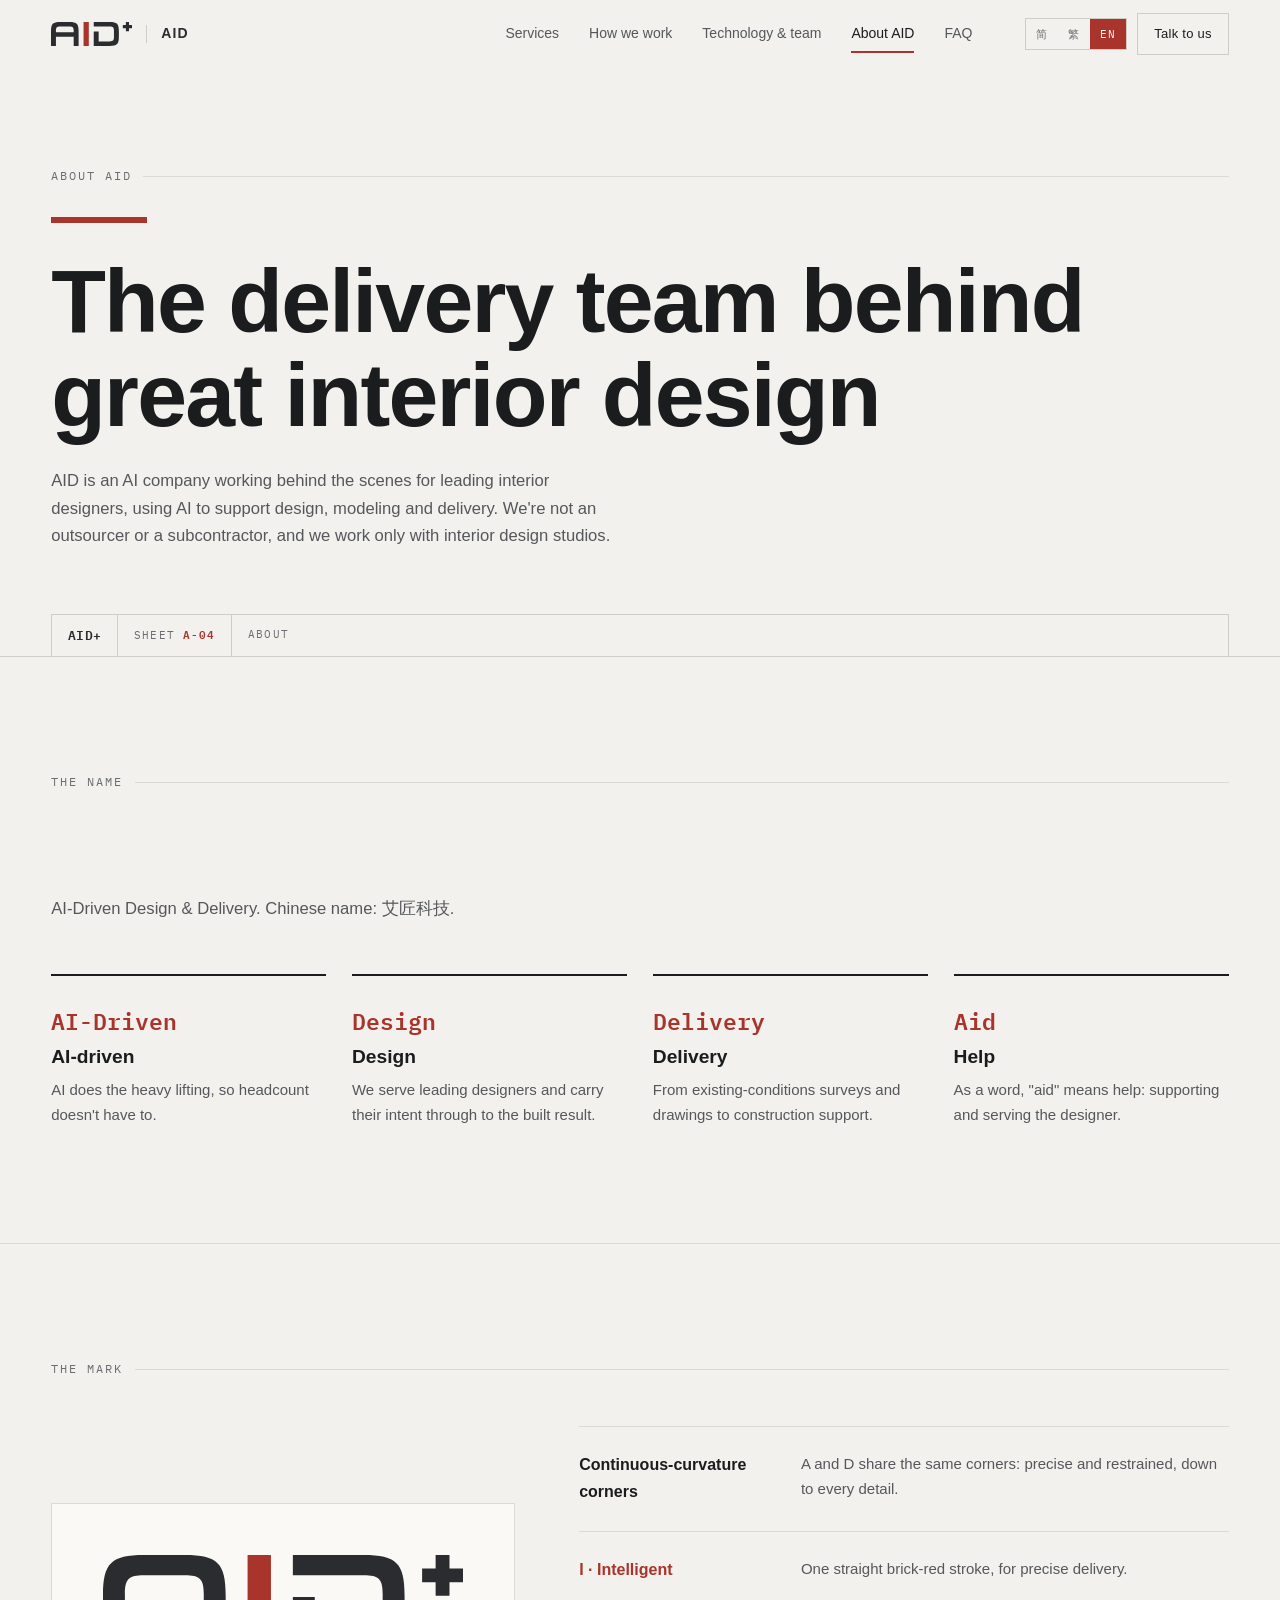
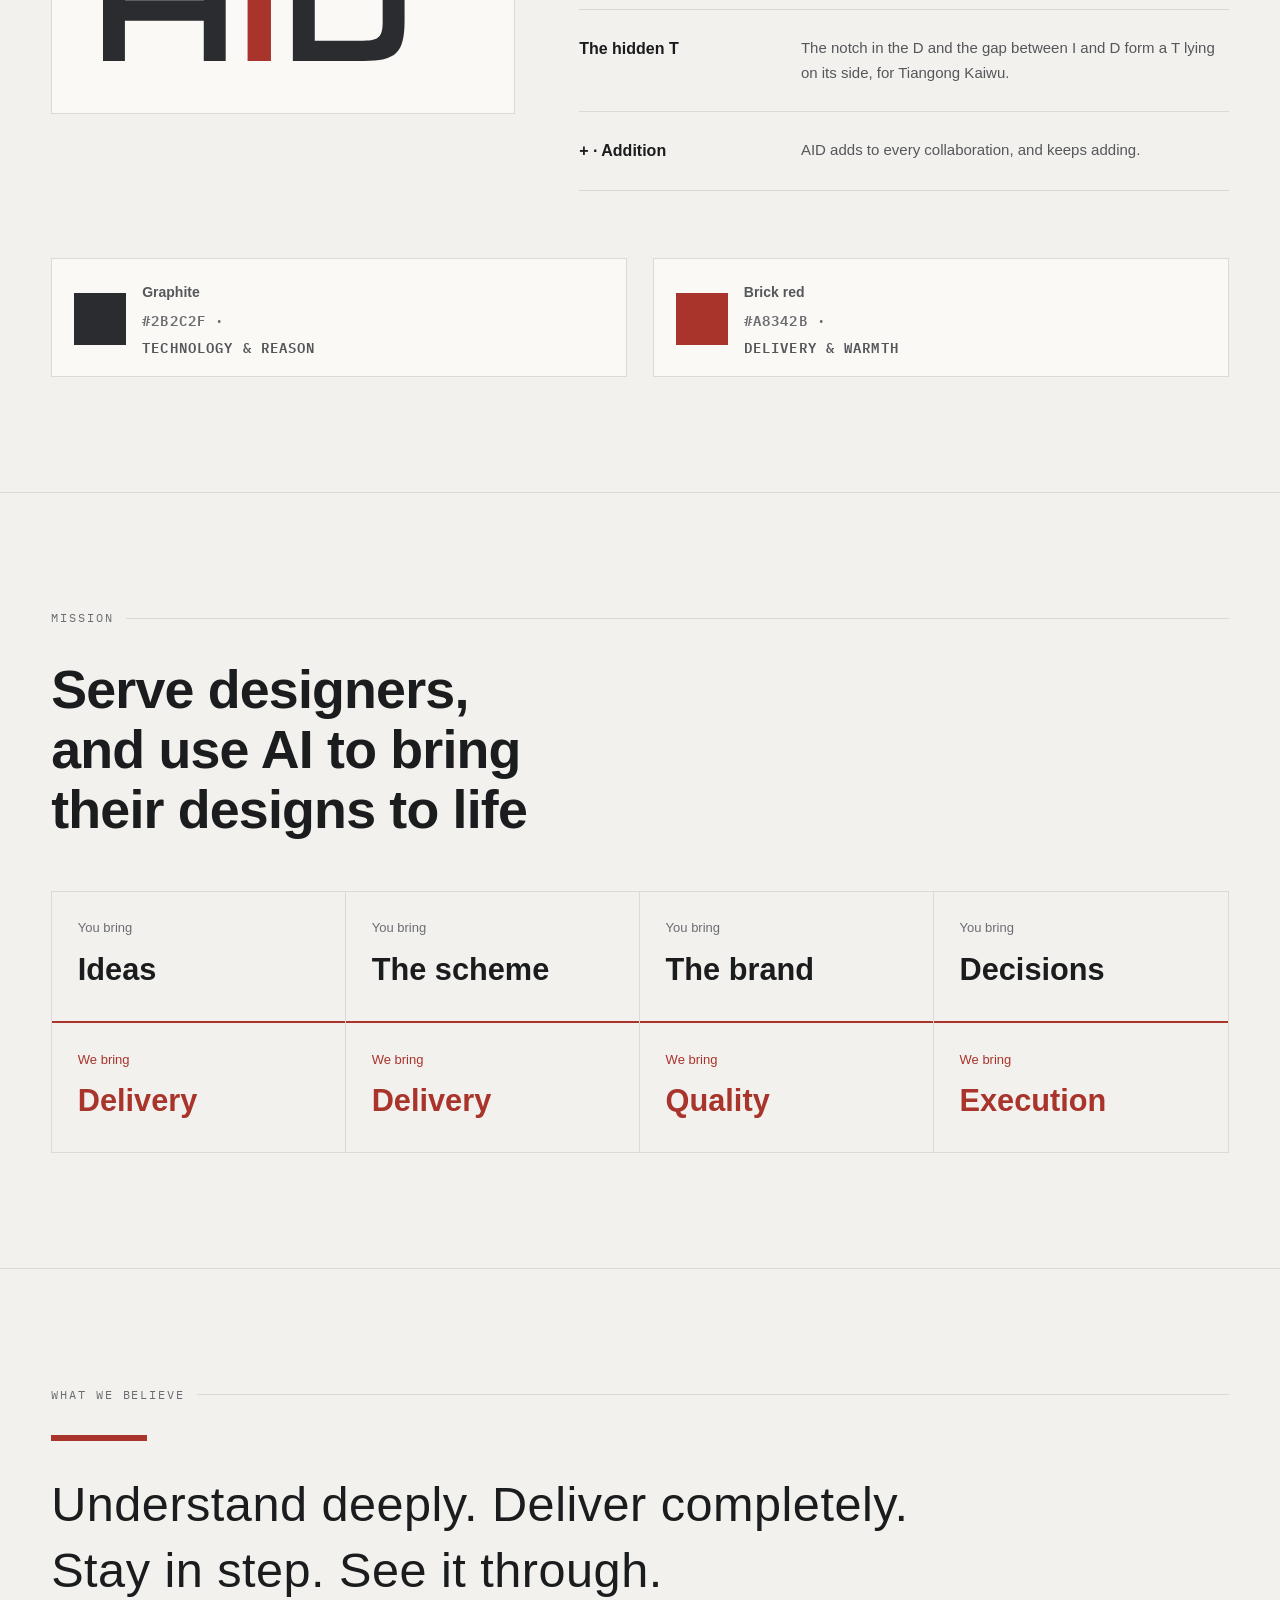
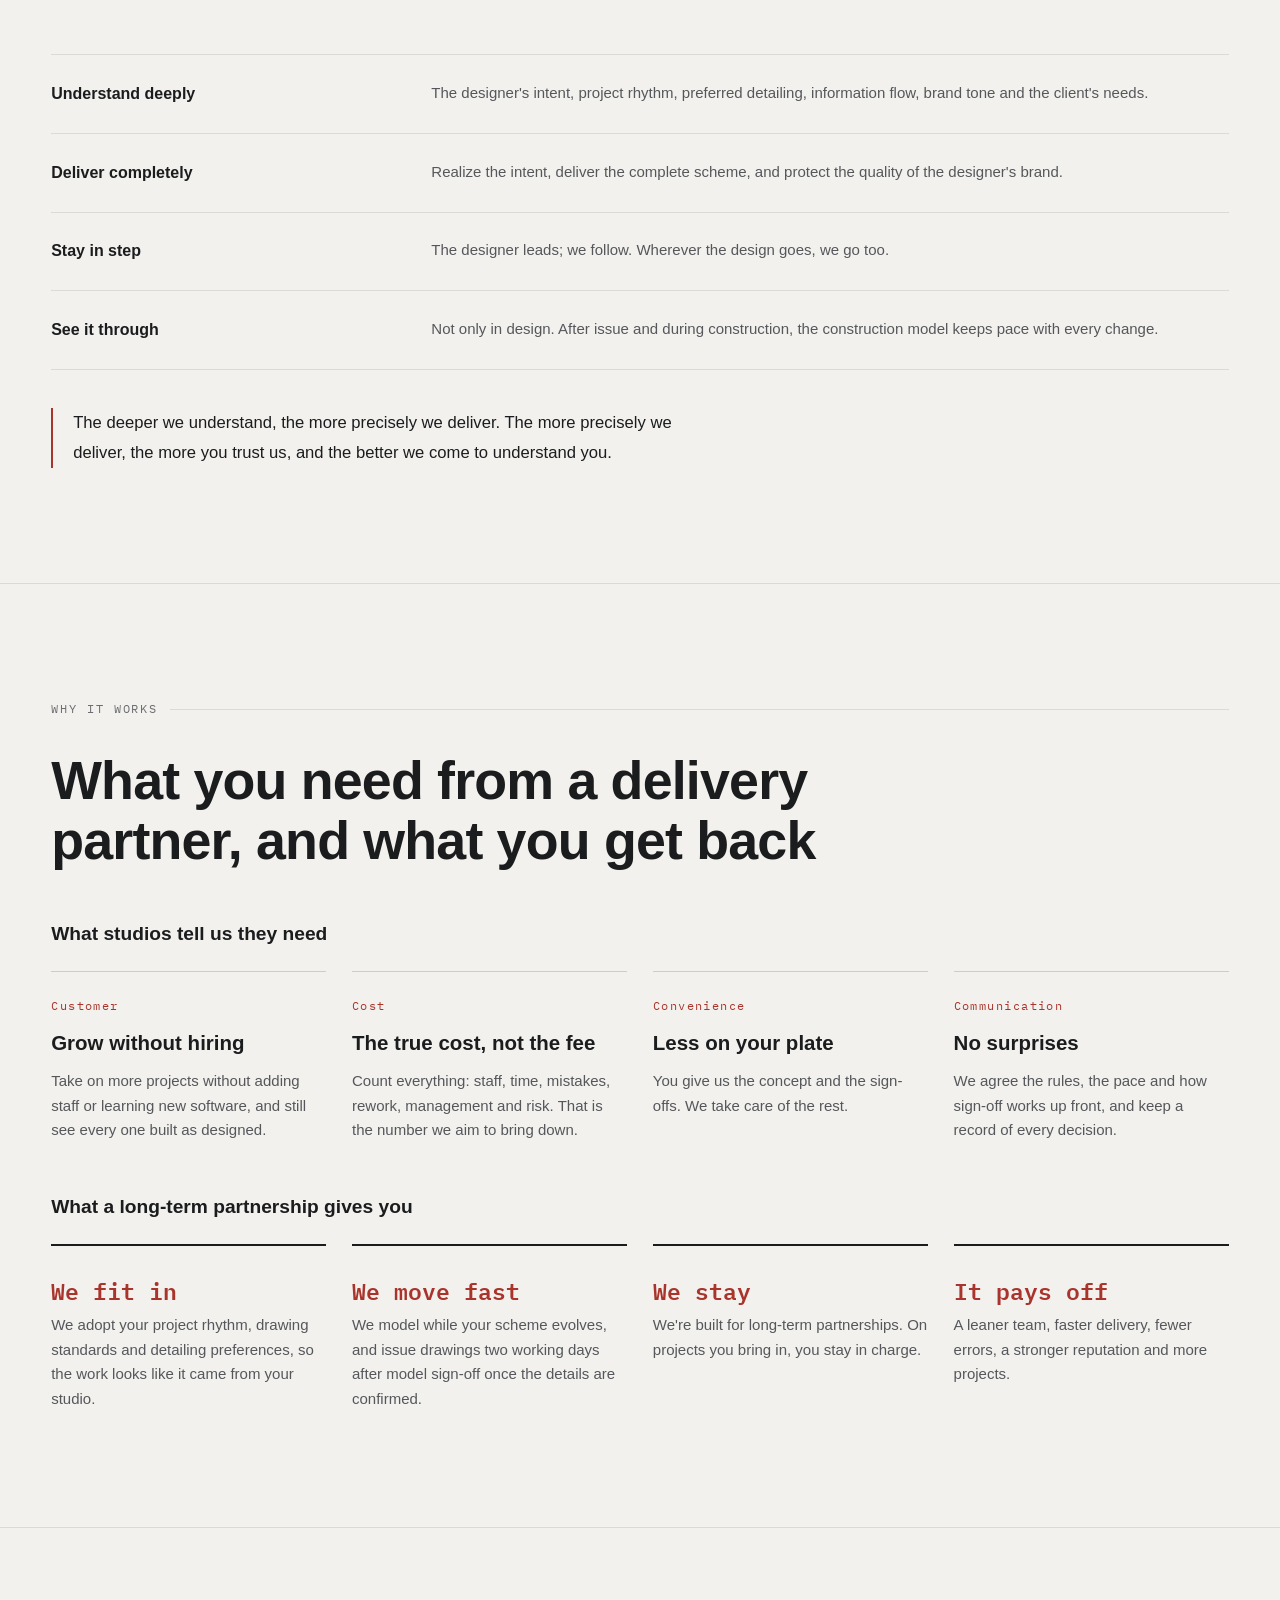
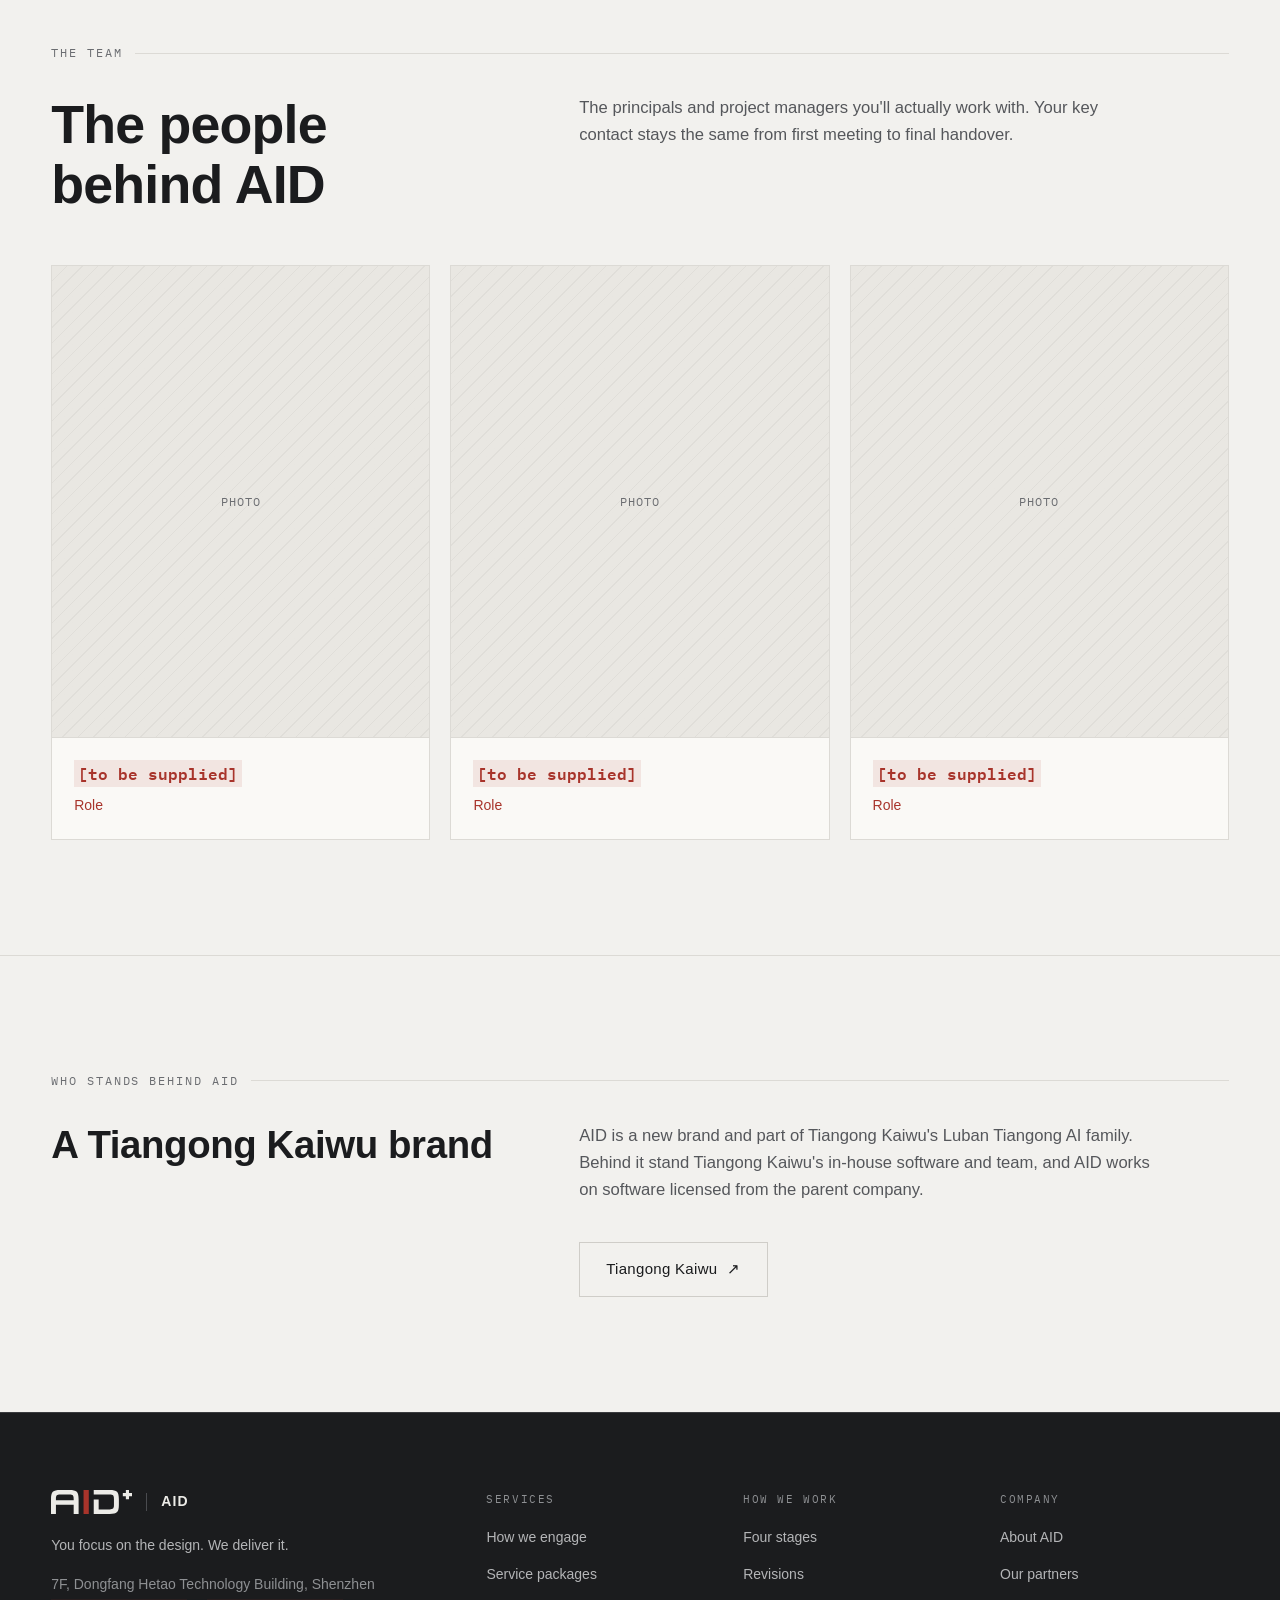
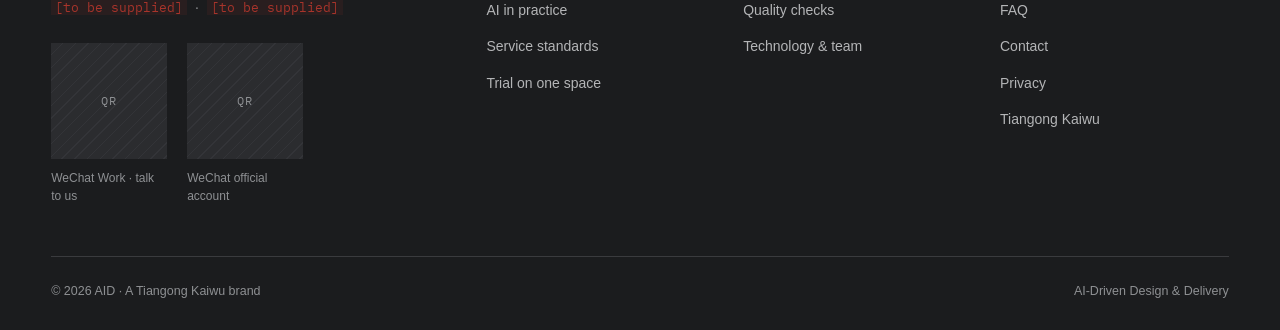
==== commit 16abb210: "去掉序号与「核心理念」深色块，删除图签栏 DFC 2.0 - 关于页核心理念改为纸底排版：理念大字 + 细线释义 + 一句引言 - 全站去掉 01/02/03 序号（AI 能力、试做、联系三问、八项承" ====
--- a/about.html
+++ b/about.html
@@ -51,7 +51,7 @@
         <span data-lang="en">AID is an AI company working behind the scenes for leading interior designers, using AI to support design, modeling and delivery. We're not an outsourcer or a subcontractor, and we work only with interior design studios.</span>
         <span data-lang="zh">AID 是一家 AI 科技公司。站在大师背后，用 AI 支持大师设计、建模、落地。不是外包，不是分包，只服务室内设计大师工作室。</span><span data-lang="hant">AID 是一家 AI 科技公司。站在大師背後，用 AI 支持大師設計、建模、落地。不是外包，不是分包，只服務室內設計大師工作室。</span>
       </p>
-      <div class="sheetbar reveal" aria-hidden="true"><span class="sheetbar__logo">AID+</span><span>SHEET <b>A-04</b></span><span>ABOUT</span><span>DFC 2.0</span></div>
+      <div class="sheetbar reveal" aria-hidden="true"><span class="sheetbar__logo">AID+</span><span>SHEET <b>A-04</b></span><span>ABOUT</span></div>
     </div>
   </section>
 
@@ -124,27 +124,25 @@
   </section>
 
   <!-- ============ PHILOSOPHY ============ -->
-  <section class="section" data-surface="dark" id="philosophy">
+  <section class="section" id="philosophy">
     <div class="wrap">
       <p class="eyebrow reveal"><span data-lang="en">What we believe</span><span data-lang="zh">核心理念</span><span data-lang="hant">核心理念</span></p>
-      <h2 class="h1 reveal">
-        <span data-lang="en">Understand deeply. Deliver completely. Stay in step.</span>
-        <span data-lang="zh">高度读懂，全面落地。同频并行，全程跟随。</span><span data-lang="hant">高度讀懂，全面落地。同頻並行，全程跟隨。</span>
+      <div class="bar reveal"></div>
+      <h2 class="creed reveal">
+        <span data-lang="en">Understand deeply. Deliver completely.<br>Stay in step. See it through.</span>
+        <span data-lang="zh">高度读懂，全面落地。<br>同频并行，全程跟随。</span><span data-lang="hant">高度讀懂，全面落地。<br>同頻並行，全程跟隨。</span>
       </h2>
-      <div class="grid grid--2 mt-l">
-        <div class="card reveal"><div class="card__ix">01</div>
-          <h3 class="card__t card__t--top"><span data-lang="en">Understand deeply</span><span data-lang="zh">高度读懂</span><span data-lang="hant">高度讀懂</span></h3>
-          <p class="card__d"><span data-lang="en">The designer's intent, project rhythm, preferred detailing, information flow, brand tone and the client's needs.</span><span data-lang="zh">读懂大师的设计意图、项目节奏、收口习惯、提资流程、品牌调性与业主需求。</span><span data-lang="hant">讀懂大師的設計意圖、項目節奏、收邊習慣、資料往來流程、品牌調性與業主需求。</span></p></div>
-        <div class="card reveal" data-delay="60"><div class="card__ix">02</div>
-          <h3 class="card__t card__t--top"><span data-lang="en">Deliver completely</span><span data-lang="zh">全面落地</span><span data-lang="hant">全面落地</span></h3>
-          <p class="card__d"><span data-lang="en">Realize the intent, deliver the complete scheme, and protect the quality of the designer's brand.</span><span data-lang="zh">把设计意图落地，把方案完整交付，守住大师的品牌质量。</span><span data-lang="hant">把設計意圖落地，把方案完整交付，守住大師的品牌品質。</span></p></div>
-        <div class="card reveal"><div class="card__ix">03</div>
-          <h3 class="card__t card__t--top"><span data-lang="en">Stay in step</span><span data-lang="zh">同频并行</span><span data-lang="hant">同頻並行</span></h3>
-          <p class="card__d"><span data-lang="en">The designer leads; we follow. Wherever the design goes, we go too.</span><span data-lang="zh">大师引领，AID 跟随；大师改到哪，AID 跟到哪。</span><span data-lang="hant">大師引領，AID 跟隨；大師改到哪，AID 跟到哪。</span></p></div>
-        <div class="card reveal" data-delay="60"><div class="card__ix">04</div>
-          <h3 class="card__t card__t--top"><span data-lang="en">See it through</span><span data-lang="zh">全程跟随</span><span data-lang="hant">全程跟隨</span></h3>
-          <p class="card__d"><span data-lang="en">Not only in design. After issue and during construction, the construction model keeps pace with every change.</span><span data-lang="zh">不止设计阶段。出图后、施工中大师要改，AID 继续跟，施工图模型同步更新。</span><span data-lang="hant">不止設計階段。出圖後、施工中大師要改，AID 繼續跟，施工圖模型同步更新。</span></p></div>
-      </div>
+      <dl class="deflist mt-l reveal">
+        <div><dt><span data-lang="en">Understand deeply</span><span data-lang="zh">高度读懂</span><span data-lang="hant">高度讀懂</span></dt>
+          <dd><span data-lang="en">The designer's intent, project rhythm, preferred detailing, information flow, brand tone and the client's needs.</span><span data-lang="zh">读懂大师的设计意图、项目节奏、收口习惯、提资流程、品牌调性与业主需求。</span><span data-lang="hant">讀懂大師的設計意圖、項目節奏、收邊習慣、資料往來流程、品牌調性與業主需求。</span></dd></div>
+        <div><dt><span data-lang="en">Deliver completely</span><span data-lang="zh">全面落地</span><span data-lang="hant">全面落地</span></dt>
+          <dd><span data-lang="en">Realize the intent, deliver the complete scheme, and protect the quality of the designer's brand.</span><span data-lang="zh">把设计意图落地，把方案完整交付，守住大师的品牌质量。</span><span data-lang="hant">把設計意圖落地，把方案完整交付，守住大師的品牌品質。</span></dd></div>
+        <div><dt><span data-lang="en">Stay in step</span><span data-lang="zh">同频并行</span><span data-lang="hant">同頻並行</span></dt>
+          <dd><span data-lang="en">The designer leads; we follow. Wherever the design goes, we go too.</span><span data-lang="zh">大师引领，AID 跟随；大师改到哪，AID 跟到哪。</span><span data-lang="hant">大師引領，AID 跟隨；大師改到哪，AID 跟到哪。</span></dd></div>
+        <div><dt><span data-lang="en">See it through</span><span data-lang="zh">全程跟随</span><span data-lang="hant">全程跟隨</span></dt>
+          <dd><span data-lang="en">Not only in design. After issue and during construction, the construction model keeps pace with every change.</span><span data-lang="zh">不止设计阶段。出图后、施工中大师要改，AID 继续跟，施工图模型同步更新。</span><span data-lang="hant">不止設計階段。出圖後、施工中大師要改，AID 繼續跟，施工圖模型同步更新。</span></dd></div>
+      </dl>
+      <p class="creed__note reveal"><span data-lang="en">The deeper we understand, the more precisely we deliver. The more precisely we deliver, the more you trust us, and the better we come to understand you.</span><span data-lang="zh">读懂越深，落地越准；落地越准，大师越信任；大师越信任，我们越懂大师。</span><span data-lang="hant">讀懂越深，落地越準；落地越準，大師越信任；大師越信任，我們越懂大師。</span></p>
     </div>
   </section>
 
@@ -158,16 +156,16 @@
       </h2>
       <h3 class="h3 mt-l reveal"><span data-lang="en">What studios tell us they need</span><span data-lang="zh">4C · 大师真正需要的</span><span data-lang="hant">4C · 大師真正需要的</span></h3>
       <div class="grid grid--4 mt-m">
-        <div class="card reveal"><div class="card__ix"><span data-lang="en">01</span><span data-lang="zh">Customer · 需求</span><span data-lang="hant">Customer · 需求</span></div>
+        <div class="card reveal"><div class="card__ix"><span data-lang="en">Customer</span><span data-lang="zh">Customer · 需求</span><span data-lang="hant">Customer · 需求</span></div>
           <h3 class="card__t card__t--top" data-lang="en">Grow without hiring</h3>
           <p class="card__d"><span data-lang="en">Take on more projects without adding staff or learning new software, and still see every one built as designed.</span><span data-lang="zh">不扩编、不招人、不学软件，项目顺利落地。</span><span data-lang="hant">不擴編、不招人、不學軟體，項目順利落地。</span></p></div>
-        <div class="card reveal" data-delay="40"><div class="card__ix"><span data-lang="en">02</span><span data-lang="zh">Cost · 成本</span><span data-lang="hant">Cost · 成本</span></div>
+        <div class="card reveal" data-delay="40"><div class="card__ix"><span data-lang="en">Cost</span><span data-lang="zh">Cost · 成本</span><span data-lang="hant">Cost · 成本</span></div>
           <h3 class="card__t card__t--top" data-lang="en">The true cost, not the fee</h3>
           <p class="card__d"><span data-lang="en">Count everything: staff, time, mistakes, rework, management and risk. That is the number we aim to bring down.</span><span data-lang="zh">算总账：人力、时间、错误、返工、管理、风险。</span><span data-lang="hant">算總帳：人力、時間、錯誤、返工、管理、風險。</span></p></div>
-        <div class="card reveal" data-delay="80"><div class="card__ix"><span data-lang="en">03</span><span data-lang="zh">Convenience · 便利</span><span data-lang="hant">Convenience · 便利</span></div>
+        <div class="card reveal" data-delay="80"><div class="card__ix"><span data-lang="en">Convenience</span><span data-lang="zh">Convenience · 便利</span><span data-lang="hant">Convenience · 便利</span></div>
           <h3 class="card__t card__t--top" data-lang="en">Less on your plate</h3>
           <p class="card__d"><span data-lang="en">You give us the concept and the sign-offs. We take care of the rest.</span><span data-lang="zh">大师只给概念和确认，其余由我们推进。</span><span data-lang="hant">大師只給概念和確認，其餘由我們推進。</span></p></div>
-        <div class="card reveal" data-delay="120"><div class="card__ix"><span data-lang="en">04</span><span data-lang="zh">Communication · 沟通</span><span data-lang="hant">Communication · 溝通</span></div>
+        <div class="card reveal" data-delay="120"><div class="card__ix"><span data-lang="en">Communication</span><span data-lang="zh">Communication · 沟通</span><span data-lang="hant">Communication · 溝通</span></div>
           <h3 class="card__t card__t--top" data-lang="en">No surprises</h3>
           <p class="card__d"><span data-lang="en">We agree the rules, the pace and how sign-off works up front, and keep a record of every decision.</span><span data-lang="zh">一起定规则、定节奏、定确认机制，全程留痕。</span><span data-lang="hant">一起定規則、定節奏、定確認機制，全程留下紀錄。</span></p></div>
       </div>
--- a/assets/css/main.css
+++ b/assets/css/main.css
@@ -353,16 +353,14 @@
 .stage__c{ border-top:1px solid var(--line); padding-top:12px; font-size:14.5px; font-weight:700; color:var(--accent); }
 
 /* ---- 15. Steps ---------------------------------------------------------- */
-.steps{ counter-reset:s; border-top:1px solid var(--line); }
-.steps > li{ counter-increment:s; display:grid;
-  grid-template-columns:64px minmax(0,3fr) minmax(0,6fr); gap:clamp(16px,3vw,40px);
+/* No 01 / 02 / 03 counters: rows are told apart by their headings and rules. */
+.steps{ border-top:1px solid var(--line); }
+.steps > li{ display:grid;
+  grid-template-columns:minmax(0,3fr) minmax(0,6fr); gap:clamp(16px,3vw,40px);
   padding-block:clamp(20px,2.4vw,30px); border-bottom:1px solid var(--line); align-items:start; }
-@media (max-width:820px){ .steps > li{ grid-template-columns:44px 1fr; } .steps > li > p{ grid-column:2; } }
-.steps > li::before{ content:counter(s,decimal-leading-zero);
-  font-family:var(--font-mono); font-size:13px; letter-spacing:.1em; color:var(--accent); padding-top:3px; }
+@media (max-width:820px){ .steps > li{ grid-template-columns:1fr; gap:6px; } }
 /* Heading-only rows (no description column), e.g. the contact page questions. */
-.steps--solo > li{ grid-template-columns:64px minmax(0,1fr); }
-@media (max-width:820px){ .steps--solo > li{ grid-template-columns:44px 1fr; } }
+.steps--solo > li{ grid-template-columns:minmax(0,1fr); }
 .steps h3{ font-size:clamp(17px,1.4vw,20px); font-weight:700; }
 .steps p{ color:var(--muted); font-size:15px; }
 
@@ -373,11 +371,11 @@
 .split > div:last-child{ border-right:0; }
 @media (max-width:760px){ .split > div:nth-child(2){ border-right:0; } .split > div:nth-child(-n+2){ border-bottom:1px solid var(--line); } }
 .split p{ padding:clamp(18px,2vw,28px); }
-.split p + p{ background:#1B1C1E; color:#EDECE8; }
+.split p + p{ border-top:2px solid var(--brand); }
 .split small{ display:block; font-size:13px; color:var(--faint); margin-bottom:6px; }
-.split p + p small{ color:#8E9093; }
+.split p + p small{ color:var(--accent); }
 .split strong{ font-size:clamp(22px,2.4vw,34px); font-weight:700; }
-.split p + p strong{ color:#EDECE8; }
+.split p + p strong{ color:var(--brand); }
 
 /* ---- 17. Org chart ------------------------------------------------------ */
 .org{ display:grid; gap:12px; }
@@ -547,7 +545,7 @@
    every page reads as one sheet of the set — A-01 services, A-02 process … */
 .phero--paper{ background:var(--bg); color:var(--fg); padding-top:clamp(120px,13vw,172px); padding-bottom:0; }
 .phero--paper .h1,.phero--paper .display{ font-weight:600; }
-.sheetbar{ margin-top:clamp(40px,5vw,72px); display:grid; grid-template-columns:auto auto minmax(0,1fr) auto;
+.sheetbar{ margin-top:clamp(40px,5vw,72px); display:grid; grid-template-columns:auto auto minmax(0,1fr);
   border:1px solid var(--line-strong); border-bottom:0; font-family:var(--font-mono); font-size:11px;
   letter-spacing:.1em; color:var(--faint); }
 .sheetbar > span{ padding:10px 16px; border-right:1px solid var(--line-strong); white-space:nowrap; }
@@ -597,12 +595,9 @@
 
 /* Commitments: a two-column ruled list, no cards. */
 .plist{ display:grid; grid-template-columns:repeat(2,minmax(0,1fr)); column-gap:clamp(32px,5vw,80px);
-  counter-reset:p; border-top:1px solid var(--line); }
+  border-top:1px solid var(--line); }
 @media (max-width:760px){ .plist{ grid-template-columns:1fr; } }
-.plist li{ counter-increment:p; display:grid; grid-template-columns:40px minmax(0,1fr); column-gap:12px;
-  padding-block:clamp(16px,1.8vw,22px); border-bottom:1px solid var(--line); }
-.plist li::before{ content:counter(p,decimal-leading-zero); grid-row:span 2; font-family:var(--font-mono);
-  font-size:13px; color:var(--accent); padding-top:3px; }
+.plist li{ display:flex; flex-direction:column; padding-block:clamp(16px,1.8vw,22px); border-bottom:1px solid var(--line); }
 .plist b{ font-size:17px; font-weight:700; }
 .plist li > span{ font-size:14.5px; color:var(--muted); margin-top:4px; }
 
@@ -623,6 +618,15 @@
 .cta2{ border-top:1px solid var(--line); }
 .cta2__in{ display:grid; grid-template-columns:minmax(0,6fr) minmax(0,5fr); gap:clamp(28px,5vw,80px); align-items:end; }
 @media (max-width:860px){ .cta2__in{ grid-template-columns:1fr; } }
+
+/* The creed (About page): set as type on paper, not as a dark slide of cards. */
+.creed{ font-size:clamp(28px,3.8vw,52px); line-height:1.35; font-weight:500; letter-spacing:.01em; color:var(--fg); max-width:22em; }
+html[data-lang="zh"] .creed,html[data-lang="hant"] .creed{ letter-spacing:.06em; line-height:1.5; }
+.creed__note{ margin-top:clamp(28px,3vw,40px); padding-left:20px; border-left:2px solid var(--brand);
+  font-size:clamp(16px,1.3vw,19px); line-height:1.8; color:var(--fg); max-width:40em; }
+
+/* Cards that no longer open with an index: the title leads. */
+.card > .card__t--top:first-child{ margin-top:0; }
 
 /* ---- 18. CTA band ------------------------------------------------------- */
 .cta{ position:relative; overflow:hidden; }
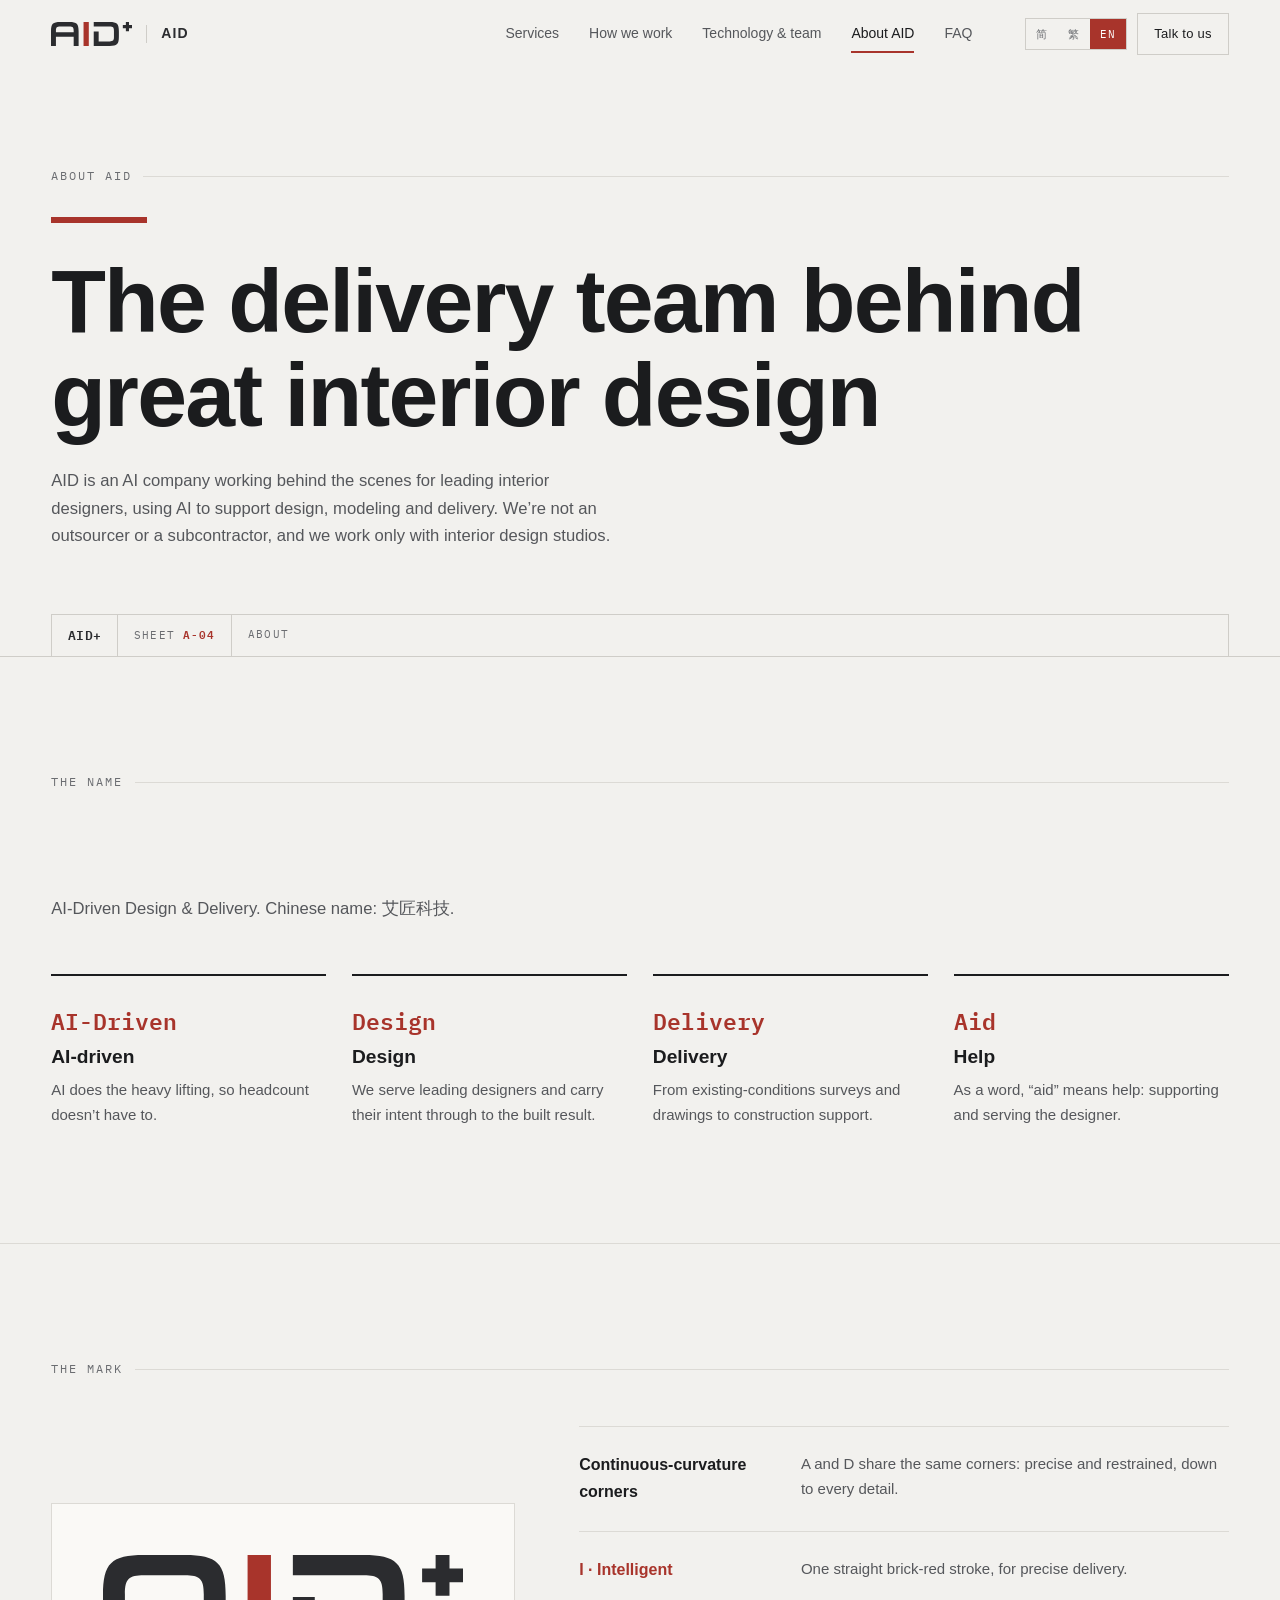
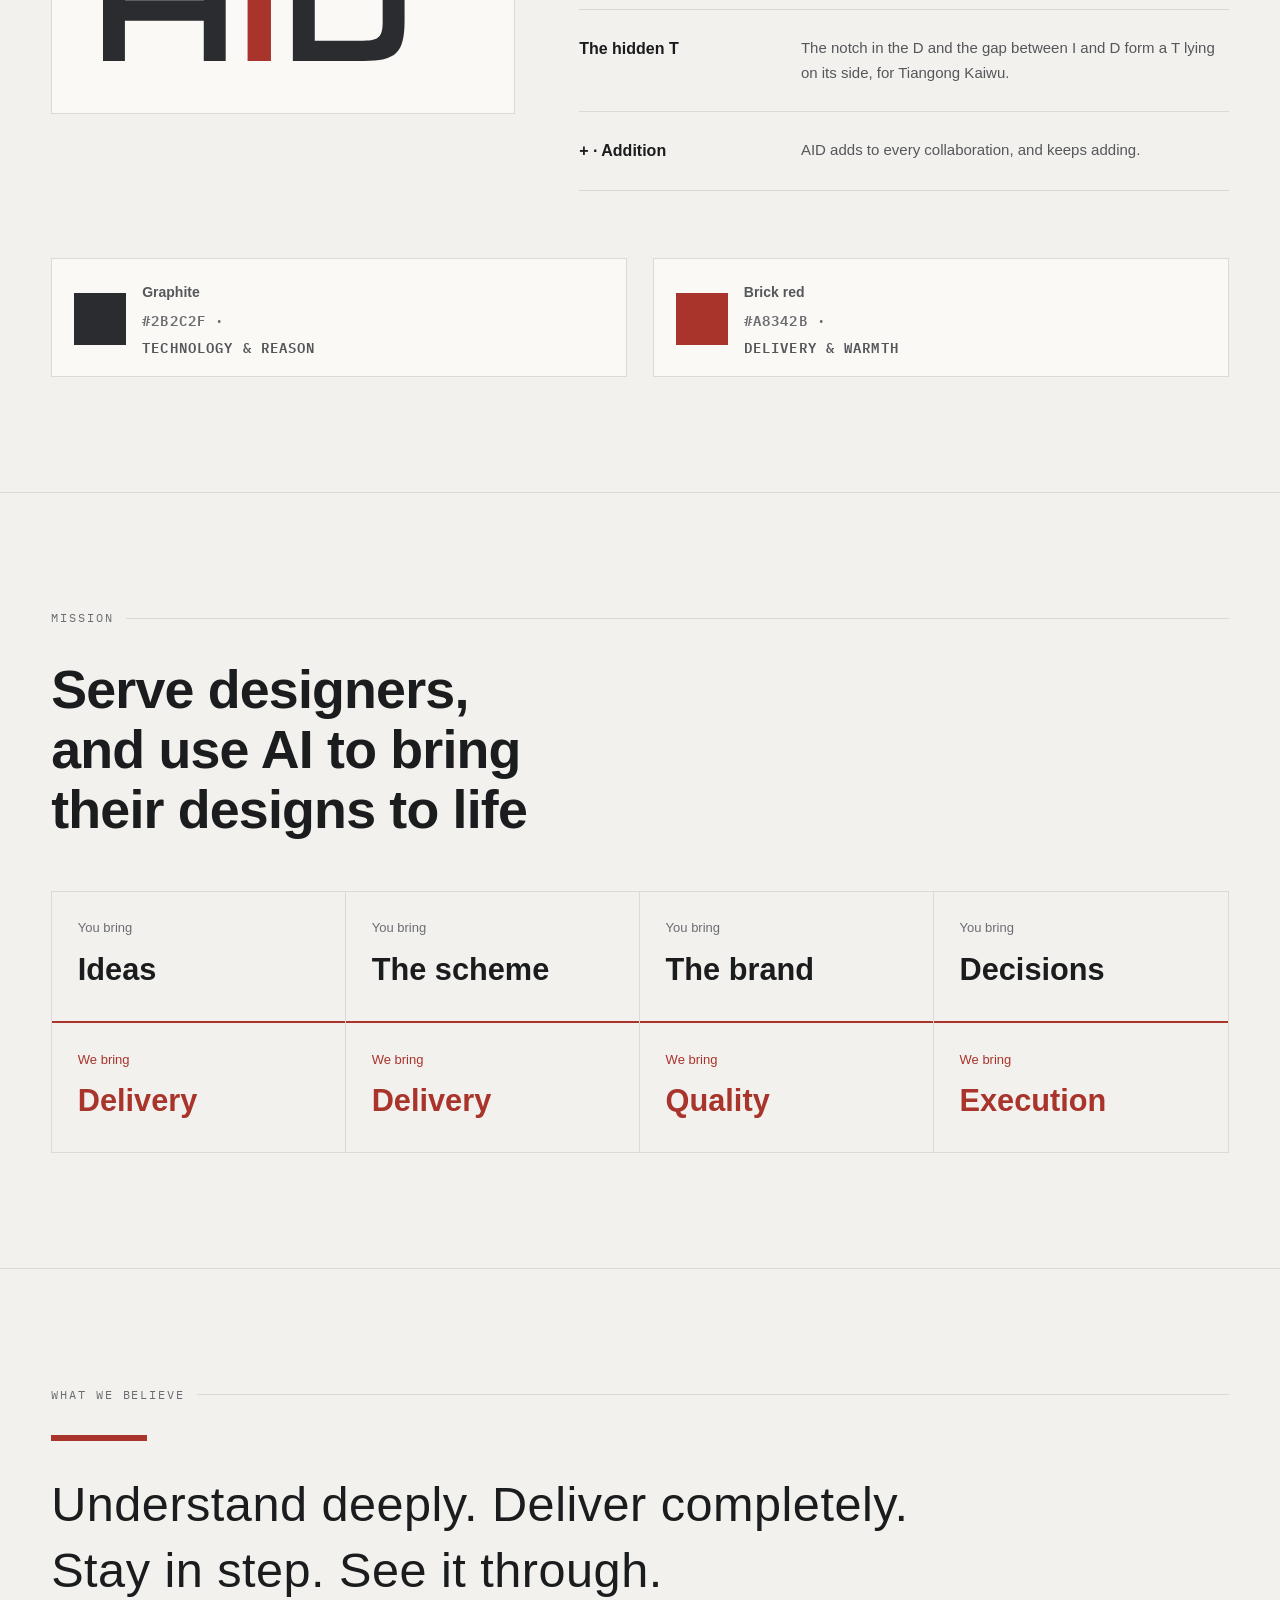
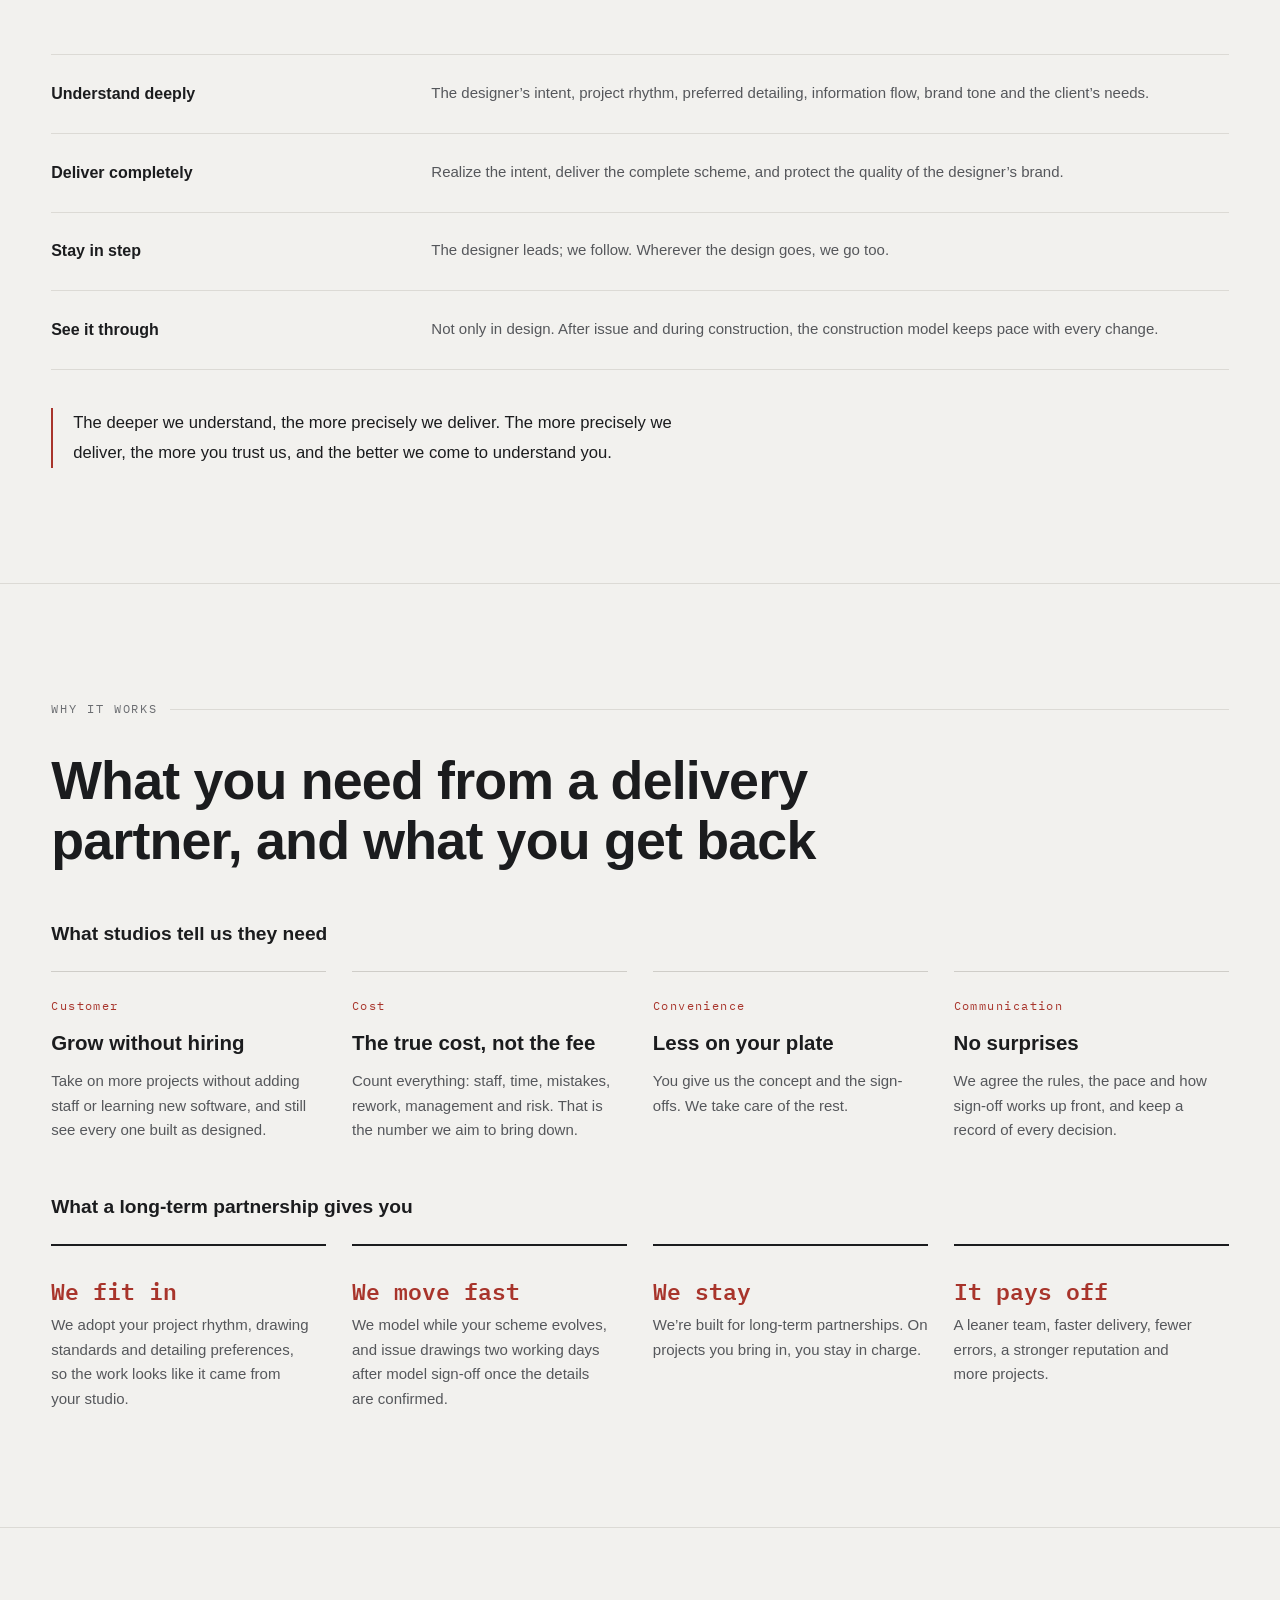
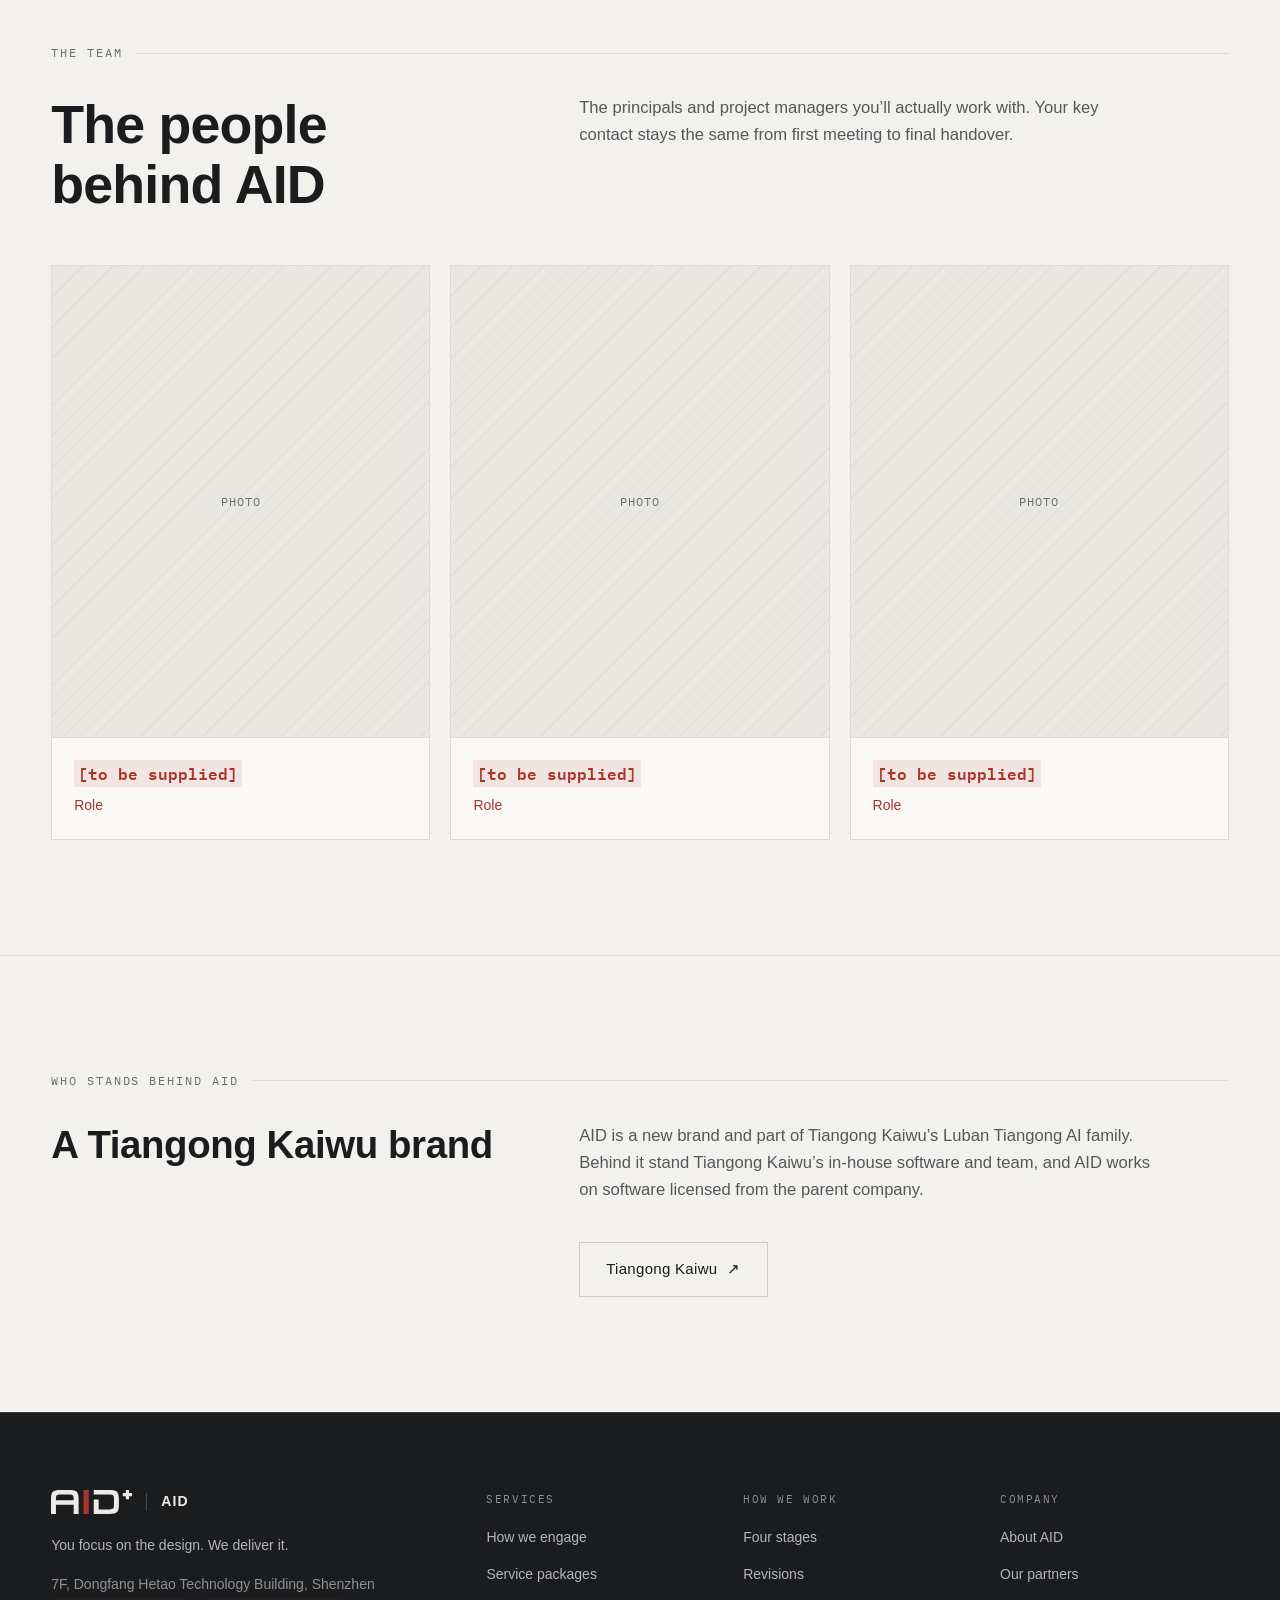
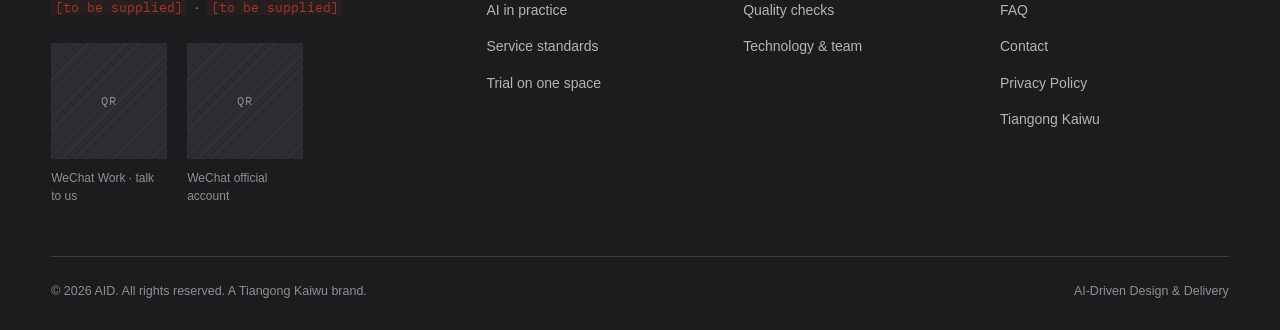
==== commit 490c550e: "中英文排版与用语按各自网站惯例统一 - 英文：直引号 / 撇号改为排印引号（’ “ ”），日期改美式 October 22, 2026，首屏标题断行对称 - 首屏小标签分语言，英文版不再出现中文 - " ====
--- a/about.html
+++ b/about.html
@@ -30,7 +30,7 @@
 (function(){try{var k={zh:"zh-CN",hant:"zh-Hant",en:"en"},q=new URLSearchParams(location.search).get("lang"),
 s=localStorage.getItem("aid-lang"),n=(navigator.language||"zh").toLowerCase(),
 l=k[q]?q:k[s]?s:/^zh-(tw|hk|mo|hant)/.test(n)?"hant":n.indexOf("en")===0?"en":"zh",d=document.documentElement;
-d.setAttribute("data-lang",l);d.setAttribute("lang",k[l]);}catch(e){}})();
+d.setAttribute("data-lang",l);d.setAttribute("lang",k[l]);d.classList.add("js");}catch(e){}})();
 </script>
 <link rel="preload" href="assets/fonts/plex-mono-400.woff2" as="font" type="font/woff2" crossorigin>
 <link rel="stylesheet" href="assets/css/main.css">
@@ -48,7 +48,7 @@
         <span data-lang="zh">大师的数字建造团队</span><span data-lang="hant">大師的數位建造團隊</span>
       </h1>
       <p class="lede reveal" data-delay="120">
-        <span data-lang="en">AID is an AI company working behind the scenes for leading interior designers, using AI to support design, modeling and delivery. We're not an outsourcer or a subcontractor, and we work only with interior design studios.</span>
+        <span data-lang="en">AID is an AI company working behind the scenes for leading interior designers, using AI to support design, modeling and delivery. We’re not an outsourcer or a subcontractor, and we work only with interior design studios.</span>
         <span data-lang="zh">AID 是一家 AI 科技公司。站在大师背后，用 AI 支持大师设计、建模、落地。不是外包，不是分包，只服务室内设计大师工作室。</span><span data-lang="hant">AID 是一家 AI 科技公司。站在大師背後，用 AI 支持大師設計、建模、落地。不是外包，不是分包，只服務室內設計大師工作室。</span>
       </p>
       <div class="sheetbar reveal" aria-hidden="true"><span class="sheetbar__logo">AID+</span><span>SHEET <b>A-04</b></span><span>ABOUT</span></div>
@@ -63,13 +63,13 @@
       <p class="lede mt-s reveal" data-delay="40"><span data-lang="en">AI-Driven Design &amp; Delivery. Chinese name: 艾匠科技.</span><span data-lang="zh">中文名 艾匠科技 · 英文全称 AI-Driven Design &amp; Delivery · 读音 艾德</span><span data-lang="hant">中文名 艾匠科技 · 英文全稱 AI-Driven Design &amp; Delivery · 讀音 艾德</span></p>
       <div class="ruled grid--4 mt-l" style="display:grid">
         <div class="reveal"><p class="ruled__k">AI-Driven</p><h3 class="h3"><span data-lang="en">AI-driven</span><span data-lang="zh">AI 驱动</span><span data-lang="hant">AI 驅動</span></h3>
-          <p><span data-lang="en">AI does the heavy lifting, so headcount doesn't have to.</span><span data-lang="zh">用 AI 驱动设计落地，不靠人海战术。</span><span data-lang="hant">用 AI 驅動設計落地，不靠人海戰術。</span></p></div>
+          <p><span data-lang="en">AI does the heavy lifting, so headcount doesn’t have to.</span><span data-lang="zh">用 AI 驱动设计落地，不靠人海战术。</span><span data-lang="hant">用 AI 驅動設計落地，不靠人海戰術。</span></p></div>
         <div class="reveal" data-delay="40"><p class="ruled__k">Design</p><h3 class="h3"><span data-lang="en">Design</span><span data-lang="zh">设计</span><span data-lang="hant">設計</span></h3>
           <p><span data-lang="en">We serve leading designers and carry their intent through to the built result.</span><span data-lang="zh">服务设计大师，帮大师把设计意图落地。</span><span data-lang="hant">服務設計大師，幫大師把設計意圖落地。</span></p></div>
         <div class="reveal" data-delay="80"><p class="ruled__k">Delivery</p><h3 class="h3"><span data-lang="en">Delivery</span><span data-lang="zh">交付</span><span data-lang="hant">交付</span></h3>
           <p><span data-lang="en">From existing-conditions surveys and drawings to construction support.</span><span data-lang="zh">从现状还原、出图到施工配合，全流程交付。</span><span data-lang="hant">從現狀還原、出圖到施工配合，全流程交付。</span></p></div>
         <div class="reveal" data-delay="120"><p class="ruled__k">Aid</p><h3 class="h3"><span data-lang="en">Help</span><span data-lang="zh">帮助</span><span data-lang="hant">幫助</span></h3>
-          <p><span data-lang="en">As a word, "aid" means help: supporting and serving the designer.</span><span data-lang="zh">AID 作为单词有“帮助”的含义：辅助大师，服务大师。</span><span data-lang="hant">AID 作為單詞有「幫助」的含義：輔助大師，服務大師。</span></p></div>
+          <p><span data-lang="en">As a word, “aid” means help: supporting and serving the designer.</span><span data-lang="zh">AID 作为单词有“帮助”的含义：辅助大师，服务大师。</span><span data-lang="hant">AID 作為單詞有「幫助」的含義：輔助大師，服務大師。</span></p></div>
       </div>
     </div>
   </section>
@@ -134,9 +134,9 @@
       </h2>
       <dl class="deflist mt-l reveal">
         <div><dt><span data-lang="en">Understand deeply</span><span data-lang="zh">高度读懂</span><span data-lang="hant">高度讀懂</span></dt>
-          <dd><span data-lang="en">The designer's intent, project rhythm, preferred detailing, information flow, brand tone and the client's needs.</span><span data-lang="zh">读懂大师的设计意图、项目节奏、收口习惯、提资流程、品牌调性与业主需求。</span><span data-lang="hant">讀懂大師的設計意圖、項目節奏、收邊習慣、資料往來流程、品牌調性與業主需求。</span></dd></div>
+          <dd><span data-lang="en">The designer’s intent, project rhythm, preferred detailing, information flow, brand tone and the client’s needs.</span><span data-lang="zh">读懂大师的设计意图、项目节奏、收口习惯、提资流程、品牌调性与业主需求。</span><span data-lang="hant">讀懂大師的設計意圖、項目節奏、收邊習慣、資料往來流程、品牌調性與業主需求。</span></dd></div>
         <div><dt><span data-lang="en">Deliver completely</span><span data-lang="zh">全面落地</span><span data-lang="hant">全面落地</span></dt>
-          <dd><span data-lang="en">Realize the intent, deliver the complete scheme, and protect the quality of the designer's brand.</span><span data-lang="zh">把设计意图落地，把方案完整交付，守住大师的品牌质量。</span><span data-lang="hant">把設計意圖落地，把方案完整交付，守住大師的品牌品質。</span></dd></div>
+          <dd><span data-lang="en">Realize the intent, deliver the complete scheme, and protect the quality of the designer’s brand.</span><span data-lang="zh">把设计意图落地，把方案完整交付，守住大师的品牌质量。</span><span data-lang="hant">把設計意圖落地，把方案完整交付，守住大師的品牌品質。</span></dd></div>
         <div><dt><span data-lang="en">Stay in step</span><span data-lang="zh">同频并行</span><span data-lang="hant">同頻並行</span></dt>
           <dd><span data-lang="en">The designer leads; we follow. Wherever the design goes, we go too.</span><span data-lang="zh">大师引领，AID 跟随；大师改到哪，AID 跟到哪。</span><span data-lang="hant">大師引領，AID 跟隨；大師改到哪，AID 跟到哪。</span></dd></div>
         <div><dt><span data-lang="en">See it through</span><span data-lang="zh">全程跟随</span><span data-lang="hant">全程跟隨</span></dt>
@@ -173,7 +173,7 @@
       <div class="ruled grid--4 mt-m" style="display:grid">
         <div class="reveal"><p class="ruled__k"><span data-lang="en">We fit in</span><span data-lang="zh">Relevance</span><span data-lang="hant">Relevance</span></p><p><span data-lang="en">We adopt your project rhythm, drawing standards and detailing preferences, so the work looks like it came from your studio.</span><span data-lang="zh">嵌入大师的项目节奏、出图标准与收口习惯。</span><span data-lang="hant">嵌入大師的項目節奏、出圖標準與收邊習慣。</span></p></div>
         <div class="reveal" data-delay="40"><p class="ruled__k"><span data-lang="en">We move fast</span><span data-lang="zh">Reaction</span><span data-lang="hant">Reaction</span></p><p><span data-lang="en">We model while your scheme evolves, and issue drawings two working days after model sign-off once the details are confirmed.</span><span data-lang="zh">边调方案边建模，节点物料确认后，确认模型 2 天出图。</span><span data-lang="hant">邊調方案邊建模，節點物料確認後，確認模型 2 天出圖。</span></p></div>
-        <div class="reveal" data-delay="80"><p class="ruled__k"><span data-lang="en">We stay</span><span data-lang="zh">Relationship</span><span data-lang="hant">Relationship</span></p><p><span data-lang="en">We're built for long-term partnerships. On projects you bring in, you stay in charge.</span><span data-lang="zh">长期合作、长期配合；大师引荐的项目，大师主导。</span><span data-lang="hant">長期合作、長期配合；大師引薦的項目，大師主導。</span></p></div>
+        <div class="reveal" data-delay="80"><p class="ruled__k"><span data-lang="en">We stay</span><span data-lang="zh">Relationship</span><span data-lang="hant">Relationship</span></p><p><span data-lang="en">We’re built for long-term partnerships. On projects you bring in, you stay in charge.</span><span data-lang="zh">长期合作、长期配合；大师引荐的项目，大师主导。</span><span data-lang="hant">長期合作、長期配合；大師引薦的項目，大師主導。</span></p></div>
         <div class="reveal" data-delay="120"><p class="ruled__k"><span data-lang="en">It pays off</span><span data-lang="zh">Reward</span><span data-lang="hant">Reward</span></p><p><span data-lang="en">A leaner team, faster delivery, fewer errors, a stronger reputation and more projects.</span><span data-lang="zh">不扩编、快交付、少错误、高口碑、更多项目。</span><span data-lang="hant">不擴編、快交付、少錯誤、高口碑、更多項目。</span></p></div>
       </div>
     </div>
@@ -190,7 +190,7 @@
           <span data-lang="zh">站在大师背后的人</span><span data-lang="hant">站在大師背後的人</span>
         </h2>
         <p class="lede reveal" data-delay="60">
-          <span data-lang="en">The principals and project managers you'll actually work with. Your key contact stays the same from first meeting to final handover.</span>
+          <span data-lang="en">The principals and project managers you’ll actually work with. Your key contact stays the same from first meeting to final handover.</span>
           <span data-lang="zh">您真正会打交道的主理人与项目经理。从第一次见面到最后交付，核心接口人不换。</span><span data-lang="hant">您真正會打交道的主理人與項目經理。從第一次見面到最後交付，主要聯絡人不換。</span>
         </p>
       </div>
@@ -209,7 +209,7 @@
         </h2>
         <div>
           <p class="lede reveal" data-delay="60">
-            <span data-lang="en">AID is a new brand and part of Tiangong Kaiwu's Luban Tiangong AI family. Behind it stand Tiangong Kaiwu's in-house software and team, and AID works on software licensed from the parent company.</span>
+            <span data-lang="en">AID is a new brand and part of Tiangong Kaiwu’s Luban Tiangong AI family. Behind it stand Tiangong Kaiwu’s in-house software and team, and AID works on software licensed from the parent company.</span>
             <span data-lang="zh">AID 是新品牌，天宫开物旗下鲁班天宫 AI 系列品牌之一。背后是天宫开物的自研软件和团队，使用总公司授权的软件。</span><span data-lang="hant">AID 是新品牌，天宮開物旗下魯班天宮 AI 系列品牌之一。背後是天宮開物的自研軟體和團隊，使用總公司授權的軟體。</span>
           </p>
           <div class="btn-row reveal" data-delay="100">
--- a/assets/css/main.css
+++ b/assets/css/main.css
@@ -181,11 +181,18 @@
   position:fixed; inset:0 0 auto 0; z-index:100; color:#EDECE8;
   border-bottom:1px solid transparent; transition:.3s var(--ease);
 }
+/* Frosted glass once the page scrolls: a translucent tint, a strong blur and
+   saturation boost so what passes underneath stays colourful but soft, a
+   hairline edge and a soft shadow for thickness. */
 .hdr.is-stuck{
-  background:rgba(27,28,30,.92);
-  backdrop-filter:blur(14px) saturate(140%);
-  -webkit-backdrop-filter:blur(14px) saturate(140%);
-  border-bottom-color:#3A3B3E;
+  background:rgba(27,28,30,.62);
+  backdrop-filter:blur(22px) saturate(180%);
+  -webkit-backdrop-filter:blur(22px) saturate(180%);
+  border-bottom-color:rgba(255,255,255,.10);
+  box-shadow:inset 0 1px 0 rgba(255,255,255,.06), 0 10px 30px rgba(0,0,0,.18);
+}
+@supports not ((backdrop-filter:blur(1px)) or (-webkit-backdrop-filter:blur(1px))){
+  .hdr.is-stuck{ background:rgba(27,28,30,.95); }
 }
 .hdr__in{ display:flex; align-items:center; gap:clamp(20px,3vw,48px); height:68px; }
 .brand{ display:flex; align-items:center; gap:14px; flex:0 0 auto; color:#ECEBE7; }
@@ -228,7 +235,7 @@
 @media (max-width:1180px){
   .nav{
     position:fixed; inset:68px 0 auto 0; flex-direction:column; align-items:stretch; gap:0;
-    background:#1B1C1E; border-bottom:1px solid #3A3B3E;
+    background:rgba(27,28,30,.97); border-bottom:1px solid #3A3B3E;
     padding:8px var(--gutter) 24px; margin:0;
     transform:translateY(-8px); opacity:0; pointer-events:none; transition:.28s var(--ease);
   }
@@ -497,9 +504,14 @@
 .hdr--light .btn--ghost:hover{ border-color:var(--fg); }
 .hdr--light .burger span,.hdr--light .burger span::before,.hdr--light .burger span::after{ background:var(--fg); }
 .hdr--light .burger[aria-expanded="true"] span{ background:transparent; }
-.hdr--light.is-stuck{ background:rgba(242,241,237,.94); border-bottom-color:var(--line); }
+.hdr--light.is-stuck{ background:rgba(242,241,237,.5);
+  backdrop-filter:blur(26px) saturate(190%); -webkit-backdrop-filter:blur(26px) saturate(190%); border-bottom-color:rgba(27,28,30,.10);
+  box-shadow:inset 0 -1px 0 rgba(255,255,255,.55), 0 10px 30px rgba(27,28,30,.08); }
+@supports not ((backdrop-filter:blur(1px)) or (-webkit-backdrop-filter:blur(1px))){
+  .hdr--light.is-stuck{ background:rgba(242,241,237,.96); }
+}
 @media (max-width:1180px){
-  .hdr--light .nav{ background:var(--bg); border-bottom-color:var(--line); }
+  .hdr--light .nav{ background:rgba(242,241,237,.97); border-bottom-color:var(--line); }
   .hdr--light .nav a{ border-bottom-color:var(--line-soft); }
 }
 
@@ -508,7 +520,7 @@
 .hero2__grid{ display:grid; grid-template-columns:minmax(0,5fr) minmax(0,7fr); gap:clamp(32px,5vw,80px); align-items:center; }
 @media (max-width:960px){ .hero2__grid{ grid-template-columns:1fr; } }
 .hero2__kicker{ font-family:var(--font-mono); font-size:12px; letter-spacing:.12em; color:var(--faint); }
-.hero2__kicker span{ margin:0 10px; color:var(--brand); }
+.hero2__kicker .sep{ margin:0 10px; color:var(--brand); }
 .hero2__title{ margin-top:clamp(20px,2.4vw,32px); font-size:clamp(40px,5.4vw,76px); line-height:1.12;
   font-weight:600; letter-spacing:-.01em; color:var(--fg); }
 html[data-lang="zh"] .hero2__title,html[data-lang="hant"] .hero2__title{ letter-spacing:.04em; line-height:1.2; }
@@ -628,6 +640,113 @@
 /* Cards that no longer open with an index: the title leads. */
 .card > .card__t--top:first-child{ margin-top:0; }
 
+/* ==========================================================================
+   MOTION — restrained, scroll-led, Apple-like. Everything here switches off
+   for visitors who ask their system for reduced motion.
+   ========================================================================== */
+
+/* Page-to-page crossfade (cross-document View Transitions; browsers without
+   support just navigate normally). The header keeps still between pages. */
+@view-transition{ navigation:auto; }
+::view-transition-old(root),::view-transition-new(root){ animation-duration:.38s; animation-timing-function:cubic-bezier(.22,.61,.36,1); }
+header[data-hdr]{ view-transition-name:site-header; }
+@media (prefers-reduced-motion:reduce){ @view-transition{ navigation:none; } }
+
+/* Hero drawing drawn line by line (site.js initDraw). Hidden until the
+   script takes over, so it never flashes complete first. */
+.plan--draw .plan__g{ animation:none; opacity:1; }
+.js .plan--draw .plan__g{ opacity:0; }
+@media (prefers-reduced-motion:reduce){ .js .plan--draw .plan__g{ opacity:1; } }
+
+/* Scroll story: the sheet stays put while four steps scroll past, and the
+   drawing gains a layer per stage (site.js initStory). */
+.story{ display:grid; grid-template-columns:minmax(0,5fr) minmax(0,7fr); gap:clamp(32px,5vw,80px); }
+.story__step{ min-height:72vh; display:flex; flex-direction:column; justify-content:center;
+  opacity:.25; transition:opacity .45s var(--ease); }
+.story__step:first-child{ min-height:56vh; justify-content:flex-start; padding-top:8vh; }
+.story__step:last-child{ min-height:64vh; }
+.story__step.is-active{ opacity:1; }
+.story__v{ font-family:var(--font-mono); font-size:clamp(44px,5.4vw,76px); font-weight:500; line-height:1; color:var(--fg); }
+.story__tag{ margin-top:18px; }
+.story__t{ margin-top:16px; font-size:clamp(22px,2.2vw,30px); font-weight:600; line-height:1.3; }
+.story__d{ margin-top:12px; font-size:16px; line-height:1.8; color:var(--muted); max-width:30em; }
+.story__stage{ position:relative; }
+.story__pin{ position:sticky; top:calc(68px + clamp(24px,6vh,72px)); }
+
+/* Story layers. s1 walls/openings · s1z room zoning · s2 layout, ceiling,
+   floor · s3 dimensions, codes, details, title block · s4 the change.
+   Each stage: its own layer is drawn in brick red (and drawn on by
+   site.js), earlier layers drop back to a pale grey, later ones are hidden.
+   With no stage set (no JS), everything shows in normal ink. */
+.plan--story .sx{ transition:opacity .6s var(--ease); }
+.plan--story .sx *{ transition:stroke .6s var(--ease), fill .6s var(--ease), stroke-width .6s var(--ease); }
+.plan--story .s1z{ opacity:0; }
+.plan--story[data-at="1"] .s1z{ opacity:1; }
+.plan--story[data-at="1"] :is(.s2,.s3,.s4),
+.plan--story[data-at="2"] :is(.s3,.s4),
+.plan--story[data-at="3"] .s4{ opacity:0; }
+.plan--story[data-at="2"] .s1,
+.plan--story[data-at="3"] :is(.s1,.s2),
+.plan--story[data-at="4"] :is(.s1,.s2,.s3){ opacity:.28; }
+.plan--story[data-at="2"] .s2 :is(.dw-line,.dw-thin,.dw-mat),
+.plan--story[data-at="3"] .s3 :is(.dw-line,.dw-thin,.dw-tick,.dw-bub,.dw-tag){ stroke:var(--brand); stroke-width:2; }
+.plan--story[data-at="3"] .s3 .dw-t{ fill:var(--brand); }
+.plan--story[data-at="2"] .s2 .dw-mat{ stroke-width:1; }
+.plan .dw-mat{ fill:none; stroke:#C9C6BF; stroke-width:.7; }
+.plan .dw-zone{ fill:color-mix(in srgb, var(--brand) 12%, transparent); stroke:var(--brand); stroke-width:1.6; stroke-dasharray:8 6; }
+.plan .dw-zt{ font-family:var(--font-sans); font-size:26px; font-weight:700; letter-spacing:.08em; fill:var(--brand); text-anchor:middle; }
+.plan .dw-tag{ fill:var(--bg-2); stroke:var(--graphite); stroke-width:1; }
+.plan .dw-stage{ font-family:var(--font-mono); font-size:76px; font-weight:600; fill:var(--brand); }
+.story__cap{ margin-top:14px; min-height:3.2em; }
+.story__cap p{ display:none; font-size:14.5px; line-height:1.6; color:var(--fg); padding-left:14px; border-left:3px solid var(--brand); }
+.story__cap p.is-active{ display:block; animation:capIn .45s var(--ease); }
+@keyframes capIn{ from{ opacity:0; transform:translateY(4px); } to{ opacity:1; transform:none; } }
+@media (max-width:960px){
+  .story{ grid-template-columns:1fr; gap:0; }
+  .story__stage{ order:-1; position:sticky; top:68px; z-index:2; background:var(--bg); padding-block:10px; }
+  .story__pin{ position:static; max-width:520px; }
+  .story__cap{ min-height:2.6em; margin-top:8px; }
+  .story__step,.story__step:first-child,.story__step:last-child{ min-height:58vh; padding-top:0; justify-content:center; }
+}
+@media (prefers-reduced-motion:reduce){ .story__step{ opacity:1; } .plan--story .sx,.plan--story .sx *{ transition:none; } .story__cap p.is-active{ animation:none; } }
+
+/* Words light up as the paragraph scrolls through (site.js initScrub). */
+.is-scrub{ color:var(--fg); }
+.is-scrub .w{ opacity:.2; transition:opacity .3s var(--ease); }
+.is-scrub .w.on{ opacity:1; }
+
+/* Glass sub-nav on inner pages: slides out from under the header once the
+   page title has scrolled away (site.js renderSubnav). */
+.subnav{ position:fixed; top:68px; left:0; right:0; z-index:99;
+  background:rgba(242,241,237,.55); backdrop-filter:blur(26px) saturate(190%); -webkit-backdrop-filter:blur(26px) saturate(190%);
+  border-bottom:1px solid rgba(27,28,30,.10); box-shadow:0 10px 30px rgba(27,28,30,.06);
+  transform:translateY(-100%); opacity:0; pointer-events:none; transition:transform .4s var(--ease), opacity .3s var(--ease); }
+.subnav.is-on{ transform:none; opacity:1; pointer-events:auto; }
+.subnav__in{ display:flex; align-items:center; justify-content:space-between; gap:16px; height:52px; }
+.subnav__t{ font-size:15px; font-weight:600; color:var(--fg); white-space:nowrap; overflow:hidden; text-overflow:ellipsis; }
+.subnav__t small{ font-family:var(--font-mono); font-size:11px; font-weight:400; letter-spacing:.1em; color:var(--faint); margin-left:12px; }
+.subnav .btn{ padding:8px 16px; font-size:13px; }
+@supports not ((backdrop-filter:blur(1px)) or (-webkit-backdrop-filter:blur(1px))){ .subnav{ background:rgba(242,241,237,.96); } }
+/* Home: the sub-nav carries a table of contents; the section being read is
+   underlined in brick red. Hidden on narrow screens, where only the name
+   and the button fit. */
+.subnav__toc{ display:flex; align-items:center; gap:2px; margin-left:auto; margin-right:clamp(12px,2vw,28px); }
+.subnav__toc a{ position:relative; padding:6px 12px; font-size:14px; color:var(--muted); white-space:nowrap;
+  transition:color .2s var(--ease); }
+.subnav__toc a:hover{ color:var(--fg); }
+.subnav__toc a[aria-current="true"]{ color:var(--fg); }
+.subnav__toc a[aria-current="true"]::after{ content:""; position:absolute; left:12px; right:12px; bottom:-1px;
+  height:2px; background:var(--brand); }
+@media (max-width:760px){ .subnav__toc{ display:none; } }
+
+/* While the sub-nav is out, sticky things sit below it, not under it. */
+.subnav-on .story__pin{ top:calc(120px + clamp(16px,4vh,48px)); }
+@media (max-width:960px){ .subnav-on .story__stage{ top:120px; } }
+.story__pin,.story__stage{ transition:top .4s var(--ease); }
+
+/* In-page anchors land below the header and the sub-nav. */
+section[id]{ scroll-margin-top:132px; }
+
 /* ---- 18. CTA band ------------------------------------------------------- */
 .cta{ position:relative; overflow:hidden; }
 .cta__in{ position:relative; z-index:1; display:flex; flex-wrap:wrap; gap:32px;
@@ -684,6 +803,10 @@
 footer[data-ftr]{ background:#1B1C1E; min-height:200px; }
 
 /* ---- 24. CJK typography tuning ------------------------------------------ */
+/* Chinese: keep closing punctuation off the start of a line (避头尾). All
+   languages: no single orphaned word / character on a paragraph's last line. */
+html[data-lang="zh"] body,html[data-lang="hant"] body{ line-break:strict; }
+p,dd,li,figcaption{ text-wrap:pretty; }
 html[data-lang="zh"] .eyebrow,
 html[data-lang="hant"] .eyebrow{ font-size:13px; letter-spacing:.08em; }
 html[data-lang="zh"] .display,
